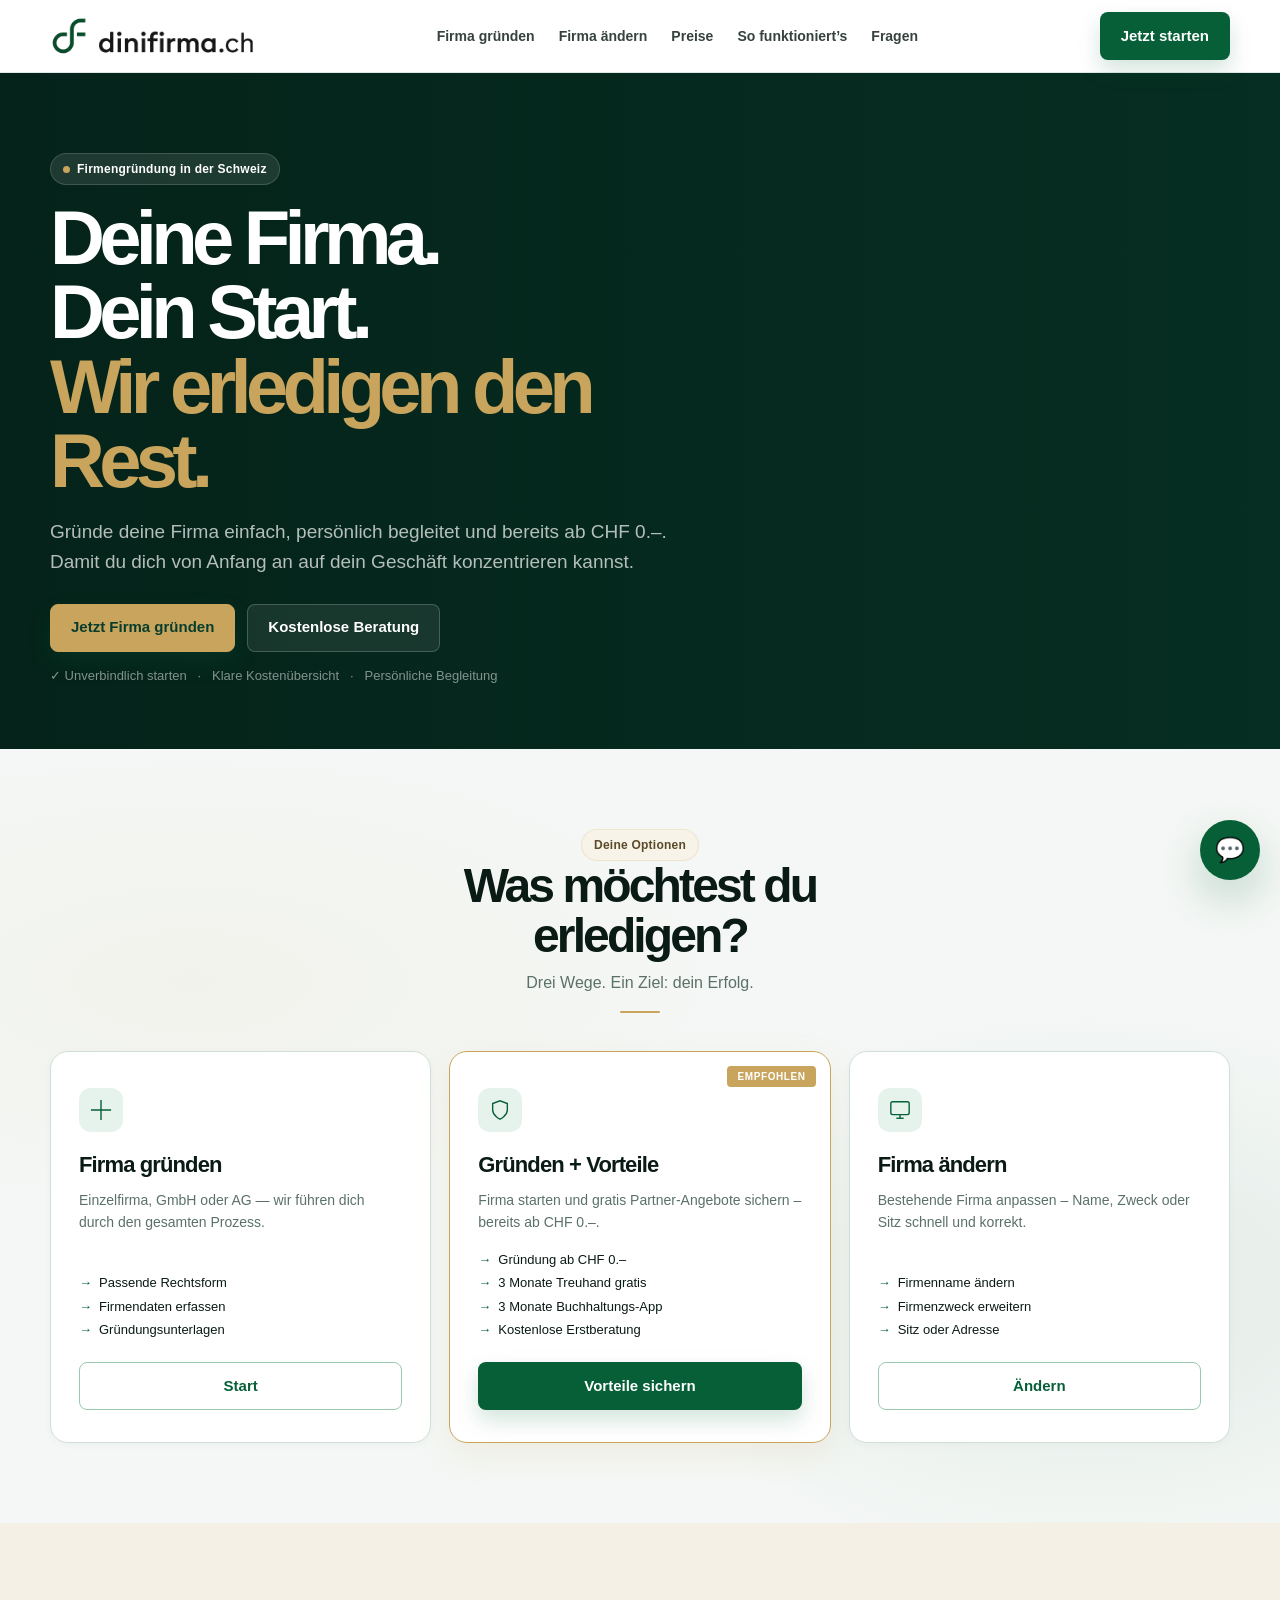
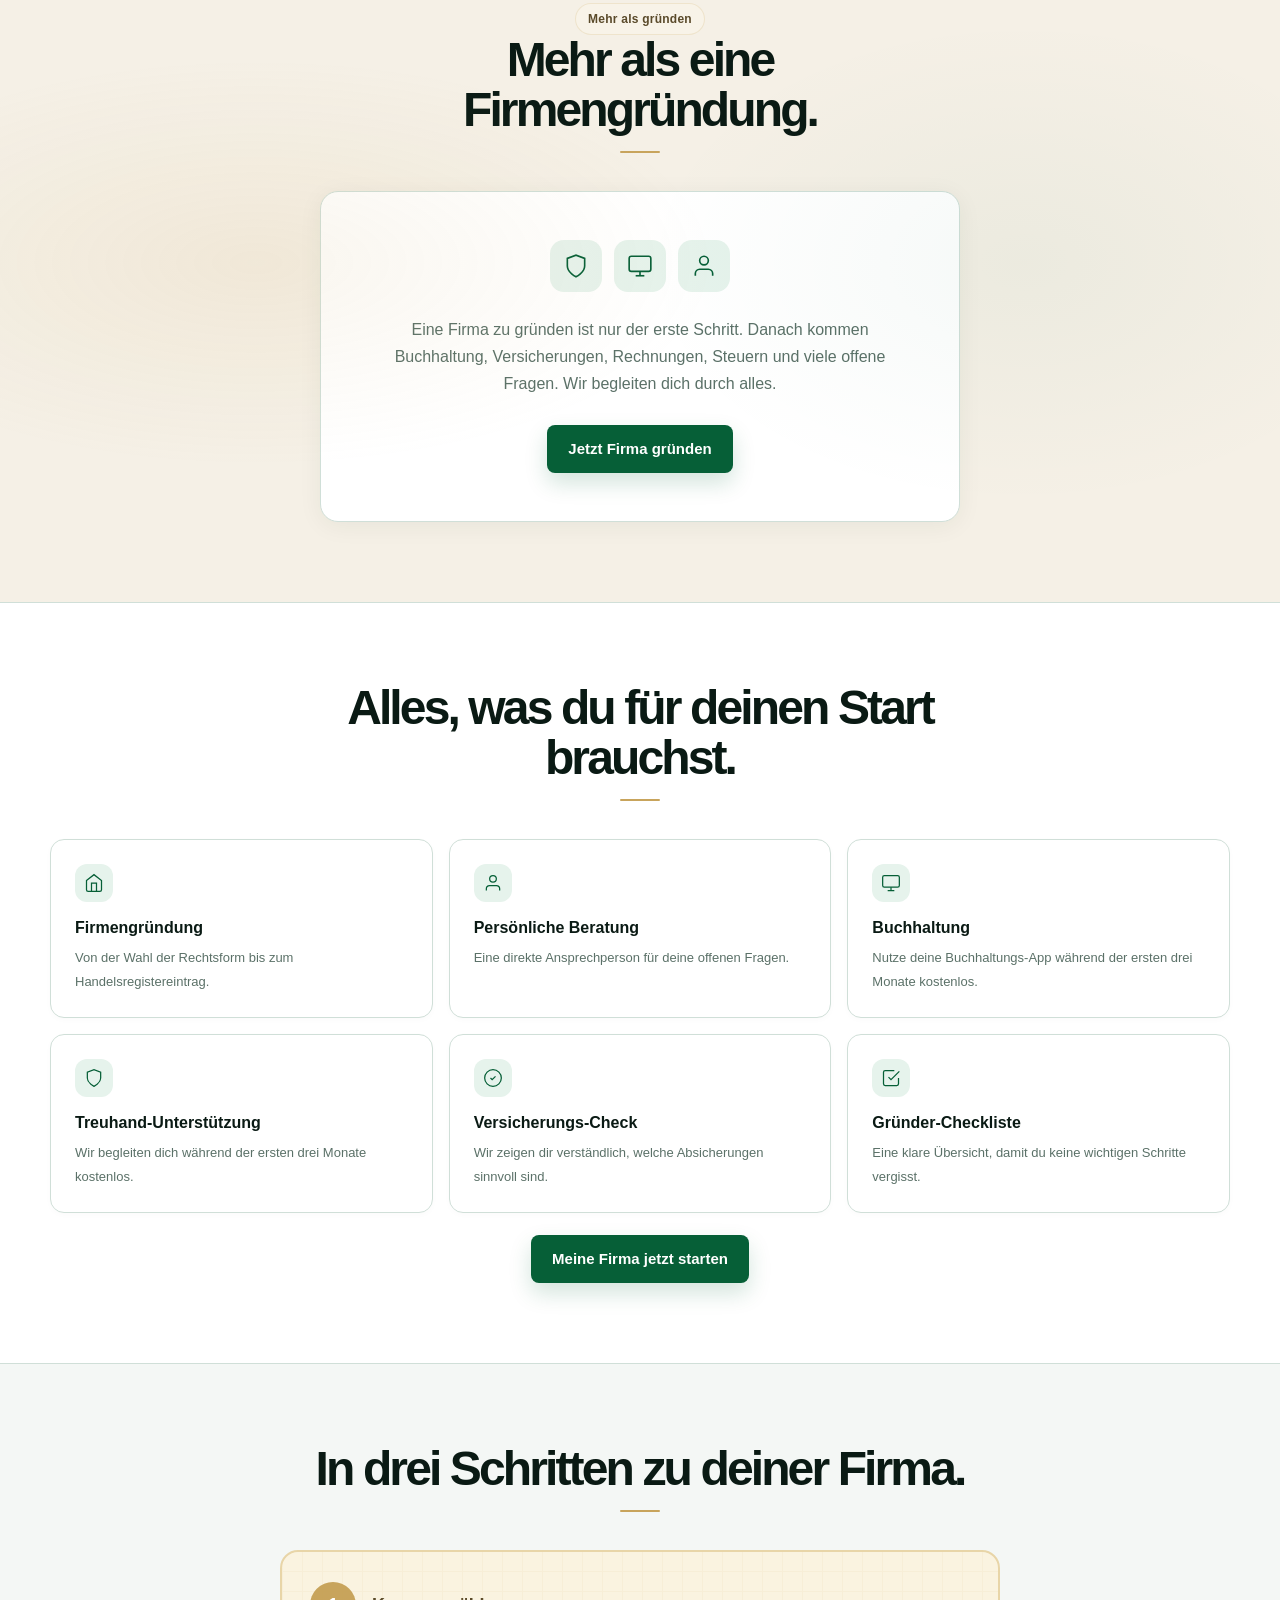
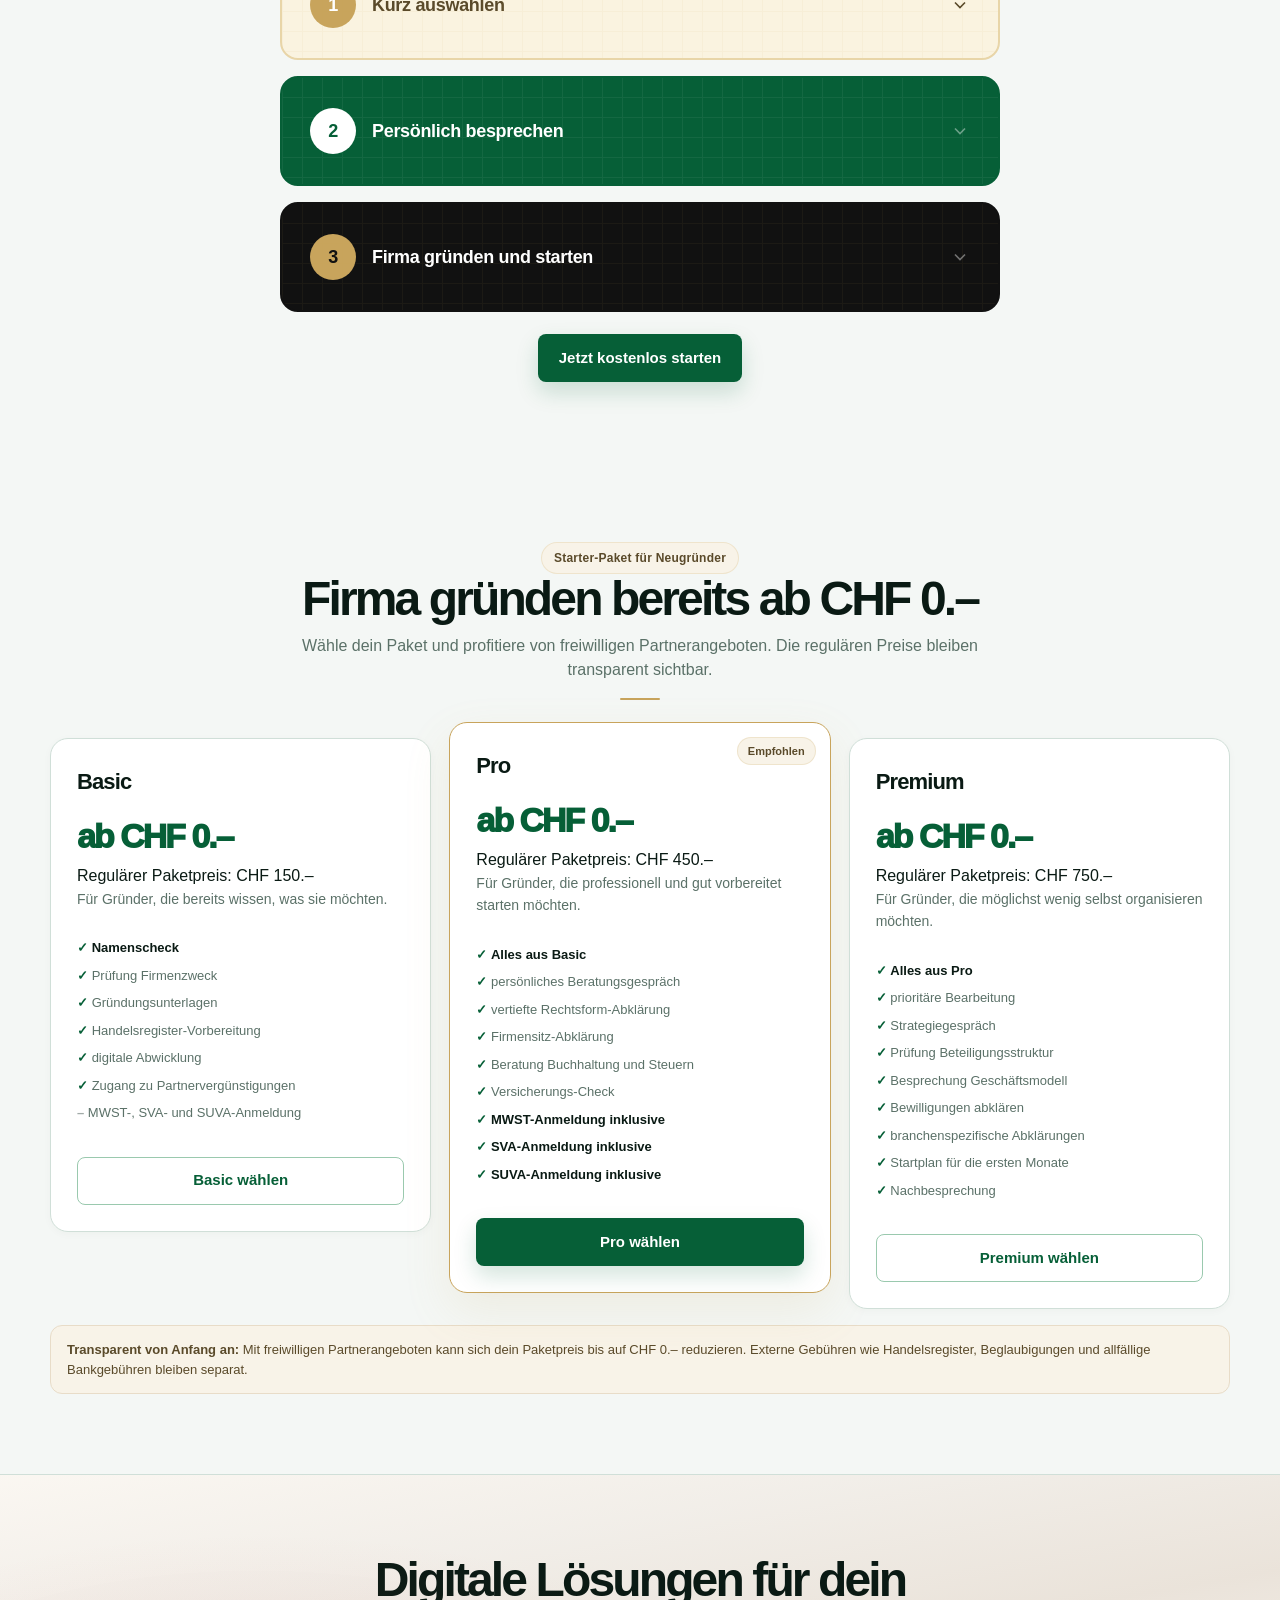
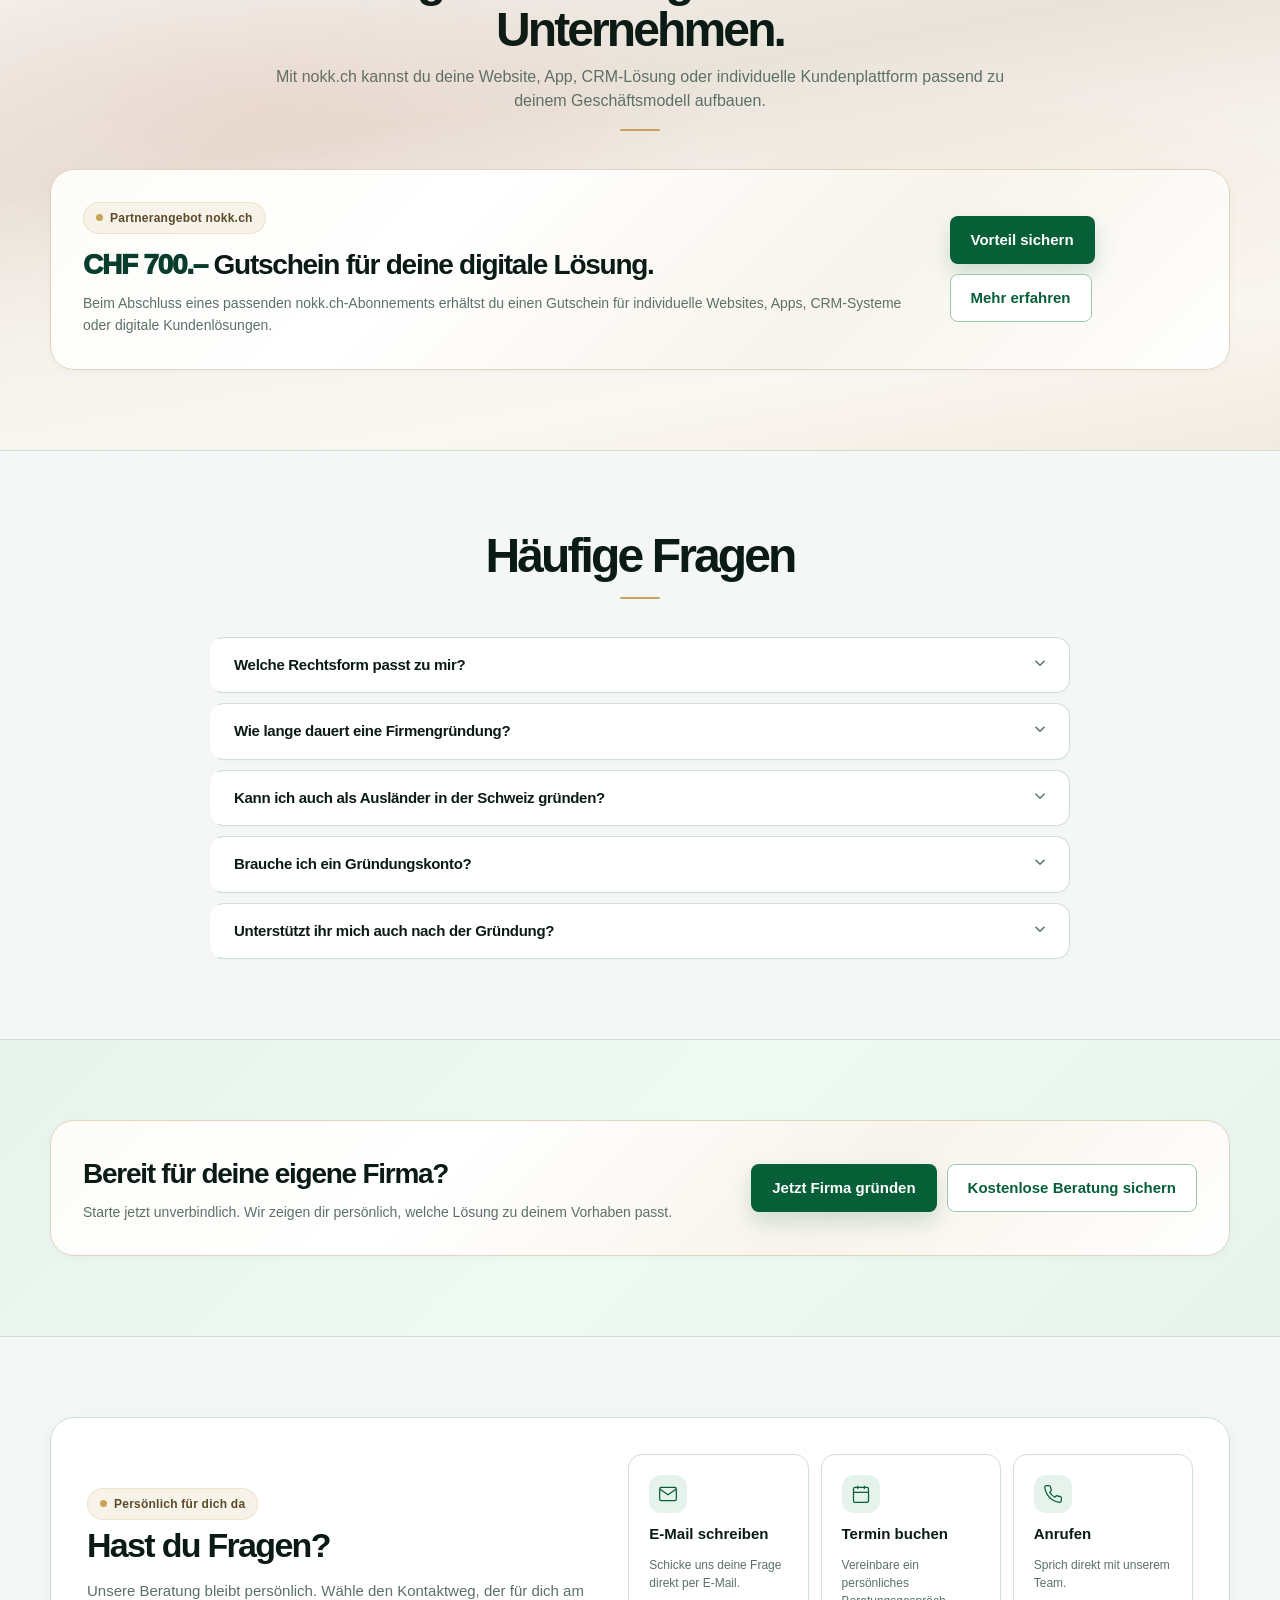
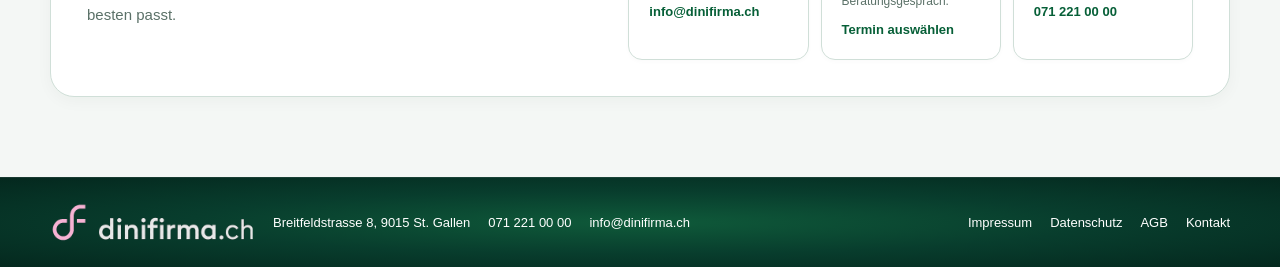
==== index.html @ 9c996fa7 "Prva verzija NOKK" ====
<!DOCTYPE html>
<html lang="de-CH">
<head>
  <meta charset="UTF-8"><meta name="viewport" content="width=device-width,initial-scale=1.0">
  <title>dinifirma.ch – Deini Firma. Einfach gegründet.</title>
  <meta name="description" content="Firma gründen in der Schweiz: klar, persönlich und digital begleitet. Mit Partnervergünstigungen bereits ab CHF 0.–.">
  <link rel="icon" type="image/png" sizes="32x32" href="assets/favicon-32.png">
  <link rel="apple-touch-icon" href="assets/favicon-180.png">
  <link rel="stylesheet" href="styles.css">
</head>
<body>
<header class="site-header">
  <div class="container inner">
    <a class="logo" href="index.html" aria-label="dinifirma.ch"><img class="logo-wordmark" src="assets/dinifirma-wordmark.png" alt="dinifirma.ch"></a>
    <nav class="nav-links">
      <a href="funnel-1-vorhaben.html">Firma gründen</a>
      <a href="firma-aendern.html">Firma ändern</a>
      <a href="preise.html">Preise</a>
      <a href="#ablauf">So funktioniert’s</a>
      <a href="#faq">Fragen</a>
    </nav>
    <a class="btn btn-primary header-cta" href="funnel-1-vorhaben.html">Jetzt starten</a>
    <button class="hamburger" id="hamburger" aria-label="Menü öffnen" aria-expanded="false">
      <span></span><span></span><span></span>
    </button>
  </div>
</header>

<div class="mobile-nav" id="mobileNav" role="dialog" aria-modal="true">
  <div class="mobile-nav__backdrop" data-mobile-close></div>
  <div class="mobile-nav__panel">
    <button class="mobile-nav__close" data-mobile-close aria-label="Menü schliessen">&times;</button>
    <ul class="mobile-nav__list">
      <li><a href="funnel-1-vorhaben.html" data-mobile-close>Firma gründen</a></li>
      <li><a href="firma-aendern.html" data-mobile-close>Firma ändern</a></li>
      <li><a href="preise.html" data-mobile-close>Preise</a></li>
      <li><a href="#ablauf" data-mobile-close>So funktioniert's</a></li>
      <li><a href="#faq" data-mobile-close>Fragen</a></li>
      <li><a href="#contact" data-mobile-close>Kontakt</a></li>
    </ul>
    <a class="btn btn-primary btn-block" href="funnel-1-vorhaben.html" data-mobile-close>Jetzt starten</a>
  </div>
</div>

<main>
<section class="hero">
  <div class="hero-video-wrap">
    <video class="hero-video" autoplay muted loop playsinline poster="assets/hero-poster.jpg">
      <source src="assets/hero-bg.mp4" type="video/mp4">
    </video>
    <div class="hero-overlay"></div>
  </div>
  <div class="container hero-grid">
    <div class="hero-content">
      <span class="badge"><span class="dot"></span>Firmengründung in der Schweiz</span>
      <h1>Deine Firma.<br>Dein Start.<br><span class="hero-accent">Wir erledigen den Rest.</span></h1>
      <p>Gründe deine Firma einfach, persönlich begleitet und bereits ab CHF 0.–. Damit du dich von Anfang an auf dein Geschäft konzentrieren kannst.</p>

      <div class="hero-actions" style="margin-top:24px">
        <a class="btn btn-primary" href="funnel-1-vorhaben.html">Jetzt Firma gründen</a>
        <a class="btn btn-secondary" href="termin.html">Kostenlose Beratung</a>
      </div>
      <div class="small">✓ Unverbindlich starten &nbsp; · &nbsp; Klare Kostenübersicht &nbsp; · &nbsp; Persönliche Begleitung</div>
    </div>
  </div>
</section>

<section class="section section-soft" id="wege">
  <div class="container">
    <div class="section-head">
      <span class="badge">Deine Optionen</span>
      <h2>Was möchtest du<br>erledigen?</h2>
      <p>Drei Wege. Ein Ziel: dein Erfolg.</p>
    </div>

    <div class="wege-grid">
      <article class="wege-card">
        <div class="wege-card__icon">
          <svg viewBox="0 0 24 24" fill="none" stroke="currentColor" stroke-width="1.5"><path d="M12 1v22M1 12h22"/></svg>
        </div>
        <h3>Firma gründen</h3>
        <p>Einzelfirma, GmbH oder AG — wir führen dich durch den gesamten Prozess.</p>
        <ul class="wege-list">
          <li>Passende Rechtsform</li>
          <li>Firmendaten erfassen</li>
          <li>Gründungsunterlagen</li>
        </ul>
        <a class="btn btn-secondary btn-block" href="funnel-1-vorhaben.html">Start</a>
      </article>

      <article class="wege-card wege-card--gold">
        <span class="wege-card__tag">Empfohlen</span>
        <div class="wege-card__icon">
          <svg viewBox="0 0 24 24" fill="none" stroke="currentColor" stroke-width="1.5"><path d="M12 22s8-4 8-10V5l-8-3-8 3v7c0 6 8 10 8 10z"/></svg>
        </div>
        <h3>Gründen + Vorteile</h3>
        <p>Firma starten und gratis Partner-Angebote sichern – bereits ab CHF 0.–.</p>
        <ul class="wege-list">
          <li>Gründung ab CHF 0.–</li>
          <li>3 Monate Treuhand gratis</li>
          <li>3 Monate Buchhaltungs-App</li>
          <li>Kostenlose Erstberatung</li>
        </ul>
        <a class="btn btn-primary btn-block" href="funnel-1-vorhaben.html">Vorteile sichern</a>
      </article>

      <article class="wege-card">
        <div class="wege-card__icon">
          <svg viewBox="0 0 24 24" fill="none" stroke="currentColor" stroke-width="1.5"><rect x="2" y="3" width="20" height="14" rx="2"/><line x1="8" y1="21" x2="16" y2="21"/><line x1="12" y1="17" x2="12" y2="21"/></svg>
        </div>
        <h3>Firma ändern</h3>
        <p>Bestehende Firma anpassen – Name, Zweck oder Sitz schnell und korrekt.</p>
        <ul class="wege-list">
          <li>Firmenname ändern</li>
          <li>Firmenzweck erweitern</li>
          <li>Sitz oder Adresse</li>
        </ul>
        <a class="btn btn-secondary btn-block" href="firma-aendern.html">Ändern</a>
      </article>
    </div>
  </div>
</section>

<section class="section section-sand">
  <div class="container">
    <div class="section-head">
      <span class="badge">Mehr als gründen</span>
      <h2>Mehr als eine<br>Firmengründung.</h2>
    </div>

    <div class="big-cta-card">
      <div class="big-cta-card__icons">
        <div class="big-cta-card__icon">
          <svg viewBox="0 0 24 24" fill="none" stroke="currentColor" stroke-width="1.5"><path d="M12 22s8-4 8-10V5l-8-3-8 3v7c0 6 8 10 8 10z"/></svg>
        </div>
        <div class="big-cta-card__icon">
          <svg viewBox="0 0 24 24" fill="none" stroke="currentColor" stroke-width="1.5"><rect x="2" y="3" width="20" height="14" rx="2"/><line x1="8" y1="21" x2="16" y2="21"/><line x1="12" y1="17" x2="12" y2="21"/></svg>
        </div>
        <div class="big-cta-card__icon">
          <svg viewBox="0 0 24 24" fill="none" stroke="currentColor" stroke-width="1.5"><path d="M20 21v-2a4 4 0 00-4-4H8a4 4 0 00-4 4v2"/><circle cx="12" cy="7" r="4"/></svg>
        </div>
      </div>
      <p class="big-cta-card__text">Eine Firma zu gründen ist nur der erste Schritt. Danach kommen Buchhaltung, Versicherungen, Rechnungen, Steuern und viele offene Fragen. Wir begleiten dich durch alles.</p>
      <a class="btn btn-primary" href="funnel-1-vorhaben.html">Jetzt Firma gründen</a>
    </div>
  </div>
</section>

<section class="section section--dots">
  <div class="container">
    <div class="section-head"><h2>Alles, was du für deinen Start brauchst.</h2></div>
    <div class="feature-grid">
      <div class="feature-card"><div class="icon"><svg viewBox="0 0 24 24" fill="none" stroke="currentColor" stroke-width="1.5"><path d="M3 9l9-7 9 7v11a2 2 0 01-2 2H5a2 2 0 01-2-2z"/><polyline points="9 22 9 12 15 12 15 22"/></svg></div><strong>Firmengründung</strong><span>Von der Wahl der Rechtsform bis zum Handelsregistereintrag.</span></div>
      <div class="feature-card"><div class="icon"><svg viewBox="0 0 24 24" fill="none" stroke="currentColor" stroke-width="1.5"><path d="M20 21v-2a4 4 0 00-4-4H8a4 4 0 00-4 4v2"/><circle cx="12" cy="7" r="4"/></svg></div><strong>Persönliche Beratung</strong><span>Eine direkte Ansprechperson für deine offenen Fragen.</span></div>
      <div class="feature-card"><div class="icon"><svg viewBox="0 0 24 24" fill="none" stroke="currentColor" stroke-width="1.5"><rect x="2" y="3" width="20" height="14" rx="2"/><line x1="8" y1="21" x2="16" y2="21"/><line x1="12" y1="17" x2="12" y2="21"/></svg></div><strong>Buchhaltung</strong><span>Nutze deine Buchhaltungs-App während der ersten drei Monate kostenlos.</span></div>
      <div class="feature-card"><div class="icon"><svg viewBox="0 0 24 24" fill="none" stroke="currentColor" stroke-width="1.5"><path d="M12 22s8-4 8-10V5l-8-3-8 3v7c0 6 8 10 8 10z"/></svg></div><strong>Treuhand-Unterstützung</strong><span>Wir begleiten dich während der ersten drei Monate kostenlos.</span></div>
      <div class="feature-card"><div class="icon"><svg viewBox="0 0 24 24" fill="none" stroke="currentColor" stroke-width="1.5"><path d="M9 12l2 2 4-4"/><path d="M12 22c5.523 0 10-4.477 10-10S17.523 2 12 2 2 6.477 2 12s4.477 10 10 10z"/></svg></div><strong>Versicherungs-Check</strong><span>Wir zeigen dir verständlich, welche Absicherungen sinnvoll sind.</span></div>
      <div class="feature-card"><div class="icon"><svg viewBox="0 0 24 24" fill="none" stroke="currentColor" stroke-width="1.5"><path d="M9 11l3 3L22 4"/><path d="M21 12v7a2 2 0 01-2 2H5a2 2 0 01-2-2V5a2 2 0 012-2h11"/></svg></div><strong>Gründer-Checkliste</strong><span>Eine klare Übersicht, damit du keine wichtigen Schritte vergisst.</span></div>
    </div>
    <div class="center" style="margin-top:22px"><a class="btn btn-primary" href="funnel-1-vorhaben.html">Meine Firma jetzt starten</a></div>
  </div>
</section>



<section class="section section-soft" id="ablauf">
  <div class="container">
    <div class="section-head"><h2>In drei Schritten zu deiner Firma.</h2></div>
    <div class="process-accordion">
      <div class="process-acc__item">
        <button class="process-acc__trigger" aria-expanded="false">
          <span class="process-acc__no">1</span>
          <span class="process-acc__title">Kurz auswählen</span>
          <svg class="process-acc__chevron" viewBox="0 0 24 24" fill="none" stroke="currentColor" stroke-width="2" width="20" height="20"><path d="M6 9l6 6 6-6"/></svg>
        </button>
        <div class="process-acc__content">
          <p>Sag uns, was du vorhast und welche Unterstützung du brauchst. Danach wissen wir, welches Paket und welche Partnerangebote für dich infrage kommen.</p>
        </div>
      </div>
      <div class="process-acc__item">
        <button class="process-acc__trigger" aria-expanded="false">
          <span class="process-acc__no">2</span>
          <span class="process-acc__title">Persönlich besprechen</span>
          <svg class="process-acc__chevron" viewBox="0 0 24 24" fill="none" stroke="currentColor" stroke-width="2" width="20" height="20"><path d="M6 9l6 6 6-6"/></svg>
        </button>
        <div class="process-acc__content">
          <p>Unsere Experten prüfen deine Angaben und klären offene Fragen mit dir – per Telefon, Teams oder vor Ort. So stellen wir sicher, dass alles passt.</p>
        </div>
      </div>
      <div class="process-acc__item">
        <button class="process-acc__trigger" aria-expanded="false">
          <span class="process-acc__no">3</span>
          <span class="process-acc__title">Firma gründen und starten</span>
          <svg class="process-acc__chevron" viewBox="0 0 24 24" fill="none" stroke="currentColor" stroke-width="2" width="20" height="20"><path d="M6 9l6 6 6-6"/></svg>
        </button>
        <div class="process-acc__content">
          <p>Wir begleiten die Gründung und helfen dir bei den ersten wichtigen Schritten – von der Handelsregister-Anmeldung bis zur Eröffnung deines Geschäftskontos.</p>
        </div>
      </div>
    </div>
    <div class="center" style="margin-top:22px"><a class="btn btn-primary" href="funnel-1-vorhaben.html">Jetzt kostenlos starten</a></div>
  </div>
</section>

<section class="section section-soft" id="pakete">
  <div class="container">
    <div class="section-head">
      <span class="badge">Starter-Paket für Neugründer</span>
      <h2>Firma gründen bereits ab CHF 0.–</h2>
      <p>Wähle dein Paket und profitiere von freiwilligen Partnerangeboten. Die regulären Preise bleiben transparent sichtbar.</p>
    </div>

    <div class="main-package-grid">
      <article class="main-package">
        <h3>Basic</h3>
        <div class="price-from">ab CHF 0.–</div>
        <div class="regular">Regulärer Paketpreis: CHF 150.–</div>
        <p>Für Gründer, die bereits wissen, was sie möchten.</p>
        <div class="features">
          <span class="yes"><b>Namenscheck</b></span><span class="yes">Prüfung Firmenzweck</span><span class="yes">Gründungsunterlagen</span><span class="yes">Handelsregister-Vorbereitung</span><span class="yes">digitale Abwicklung</span><span class="yes">Zugang zu Partnervergünstigungen</span><span class="no">MWST-, SVA- und SUVA-Anmeldung</span>
        </div>
        <a class="btn btn-secondary btn-block" href="funnel-1-vorhaben.html?package=Basic">Basic wählen</a>
      </article>

      <article class="main-package highlight">
        <span class="ribbon">Empfohlen</span>
        <h3>Pro</h3>
        <div class="price-from">ab CHF 0.–</div>
        <div class="regular">Regulärer Paketpreis: CHF 450.–</div>
        <p>Für Gründer, die professionell und gut vorbereitet starten möchten.</p>
        <div class="features">
          <span class="yes"><b>Alles aus Basic</b></span><span class="yes">persönliches Beratungsgespräch</span><span class="yes">vertiefte Rechtsform-Abklärung</span><span class="yes">Firmensitz-Abklärung</span><span class="yes">Beratung Buchhaltung und Steuern</span><span class="yes">Versicherungs-Check</span><span class="yes"><b>MWST-Anmeldung inklusive</b></span><span class="yes"><b>SVA-Anmeldung inklusive</b></span><span class="yes"><b>SUVA-Anmeldung inklusive</b></span>
        </div>
        <a class="btn btn-primary btn-block" href="funnel-1-vorhaben.html?package=Pro">Pro wählen</a>
      </article>

      <article class="main-package">
        <h3>Premium</h3>
        <div class="price-from">ab CHF 0.–</div>
        <div class="regular">Regulärer Paketpreis: CHF 750.–</div>
        <p>Für Gründer, die möglichst wenig selbst organisieren möchten.</p>
        <div class="features">
          <span class="yes"><b>Alles aus Pro</b></span><span class="yes">prioritäre Bearbeitung</span><span class="yes">Strategiegespräch</span><span class="yes">Prüfung Beteiligungsstruktur</span><span class="yes">Besprechung Geschäftsmodell</span><span class="yes">Bewilligungen abklären</span><span class="yes">branchenspezifische Abklärungen</span><span class="yes">Startplan für die ersten Monate</span><span class="yes">Nachbesprechung</span>
        </div>
        <a class="btn btn-secondary btn-block" href="funnel-1-vorhaben.html?package=Premium">Premium wählen</a>
      </article>
    </div>

    <div class="package-cta-note"><strong>Transparent von Anfang an:</strong> Mit freiwilligen Partnerangeboten kann sich dein Paketpreis bis auf CHF 0.– reduzieren. Externe Gebühren wie Handelsregister, Beglaubigungen und allfällige Bankgebühren bleiben separat.</div>
  </div>
</section>


<section class="section section--dots section-swiss">
  <div class="container">
    <div class="section-head">
      <h2>Digitale Lösungen für dein Unternehmen.</h2>
      <p>Mit nokk.ch kannst du deine Website, App, CRM-Lösung oder individuelle Kundenplattform passend zu deinem Geschäftsmodell aufbauen.</p>
    </div>
    <div class="cta-box">
      <div>
        <span class="badge"><span class="dot"></span>Partnerangebot nokk.ch</span>
        <h3 style="margin-top:10px"><span class="amount-glow">CHF 700.–</span> Gutschein für deine digitale Lösung.</h3>
        <p>Beim Abschluss eines passenden nokk.ch-Abonnements erhältst du einen Gutschein für individuelle Websites, Apps, CRM-Systeme oder digitale Kundenlösungen.</p>
      </div>
      <div class="cta-actions">
        <a class="btn btn-primary" href="funnel-1-vorhaben.html">Vorteil sichern</a>
        <a class="btn btn-secondary" href="preise.html">Mehr erfahren</a>
      </div>
    </div>
  </div>
</section>

<section class="section section-soft" id="faq">
  <div class="container">
    <div class="section-head"><h2>Häufige Fragen</h2></div>
    <div class="faq">
      <div class="faq-item"><strong>Welche Rechtsform passt zu mir?<span class="chevron"><svg viewBox="0 0 24 24" fill="none" stroke="currentColor" stroke-width="2"><polyline points="6 9 12 15 18 9"/></svg></span></strong><div class="faq-item__answer"><p>Das hängt von deiner Situation ab. Wir analysieren gemeinsam dein Vorhaben und empfehlen die passende Rechtsform.</p></div></div>
      <div class="faq-item"><strong>Wie lange dauert eine Firmengründung?<span class="chevron"><svg viewBox="0 0 24 24" fill="none" stroke="currentColor" stroke-width="2"><polyline points="6 9 12 15 18 9"/></svg></span></strong><div class="faq-item__answer"><p>Die Dauer hängt von Rechtsform, Kanton und Vollständigkeit der Unterlagen ab. Wir zeigen dir die nächsten Schritte transparent auf.</p></div></div>
      <div class="faq-item"><strong>Kann ich auch als Ausländer in der Schweiz gründen?<span class="chevron"><svg viewBox="0 0 24 24" fill="none" stroke="currentColor" stroke-width="2"><polyline points="6 9 12 15 18 9"/></svg></span></strong><div class="faq-item__answer"><p>Ja. Je nach Wohnsitz und Rechtsform gelten zusätzliche Anforderungen. Wir prüfen deine Ausgangslage.</p></div></div>
      <div class="faq-item"><strong>Brauche ich ein Gründungskonto?<span class="chevron"><svg viewBox="0 0 24 24" fill="none" stroke="currentColor" stroke-width="2"><polyline points="6 9 12 15 18 9"/></svg></span></strong><div class="faq-item__answer"><p>Bei GmbH und AG ist ein Kapitaleinzahlungskonto erforderlich. Wir unterstützen dich bei der Eröffnung.</p></div></div>
      <div class="faq-item"><strong>Unterstützt ihr mich auch nach der Gründung?<span class="chevron"><svg viewBox="0 0 24 24" fill="none" stroke="currentColor" stroke-width="2"><polyline points="6 9 12 15 18 9"/></svg></span></strong><div class="faq-item__answer"><p>Ja. Mit Treuhand, Buchhaltungs-App, Versicherungs-Check und persönlicher Begleitung.</p></div></div>
    </div>
  </div>
</section>

<section class="section section--dots section-final-cta">
  <div class="container">
    <div class="cta-box">
      <div><h3>Bereit für deine eigene Firma?</h3><p>Starte jetzt unverbindlich. Wir zeigen dir persönlich, welche Lösung zu deinem Vorhaben passt.</p></div>
      <div class="cta-actions"><a class="btn btn-primary pulse-btn" href="funnel-1-vorhaben.html">Jetzt Firma gründen</a><a class="btn btn-secondary" href="termin.html">Kostenlose Beratung sichern</a></div>
    </div>
  </div>
</section>

<section class="support-section" id="contact">
  <div class="container">
    <div class="support-box">
      <div>
        <span class="badge"><span class="dot"></span>Persönlich für dich da</span>
        <h2>Hast du Fragen?</h2>
        <p>Unsere Beratung bleibt persönlich. Wähle den Kontaktweg, der für dich am besten passt.</p>
      </div>
      <div class="support-options">
        <article class="support-option">
          <div class="icon"><svg viewBox="0 0 24 24" fill="none" stroke="currentColor" stroke-width="1.5"><path d="M4 4h16c1.1 0 2 .9 2 2v12c0 1.1-.9 2-2 2H4c-1.1 0-2-.9-2-2V6c0-1.1.9-2 2-2z"/><polyline points="22,6 12,13 2,6"/></svg></div>
          <strong>E-Mail schreiben</strong>
          <span>Schicke uns deine Frage direkt per E-Mail.</span>
          <a href="mailto:info@dinifirma.ch">info@dinifirma.ch</a>
        </article>
        <article class="support-option">
          <div class="icon"><svg viewBox="0 0 24 24" fill="none" stroke="currentColor" stroke-width="1.5"><rect x="3" y="4" width="18" height="18" rx="2" ry="2"/><line x1="16" y1="2" x2="16" y2="6"/><line x1="8" y1="2" x2="8" y2="6"/><line x1="3" y1="10" x2="21" y2="10"/></svg></div>
          <strong>Termin buchen</strong>
          <span>Vereinbare ein persönliches Beratungsgespräch.</span>
          <a href="termin.html">Termin auswählen</a>
        </article>
        <article class="support-option">
          <div class="icon"><svg viewBox="0 0 24 24" fill="none" stroke="currentColor" stroke-width="1.5"><path d="M22 16.92v3a2 2 0 01-2.18 2 19.79 19.79 0 01-8.63-3.07 19.5 19.5 0 01-6-6 19.79 19.79 0 01-3.07-8.67A2 2 0 014.11 2h3a2 2 0 012 1.72 12.84 12.84 0 00.7 2.81 2 2 0 01-.45 2.11L8.09 9.91a16 16 0 006 6l1.27-1.27a2 2 0 012.11-.45 12.84 12.84 0 002.81.7A2 2 0 0122 16.92z"/></svg></div>
          <strong>Anrufen</strong>
          <span>Sprich direkt mit unserem Team.</span>
          <a href="tel:+41712210000">071 221 00 00</a>
        </article>
      </div>
    </div>
  </div>
</section>

</main>

<footer>
  <div class="container footer-inner">
    <div class="footer-contact">
      <a class="logo" href="index.html"><img class="logo-wordmark" src="assets/dinifirma-wordmark.png" alt="dinifirma.ch"></a>
      <span>Breitfeldstrasse 8, 9015 St. Gallen</span>
      <a href="tel:+41712210000">071 221 00 00</a>
      <a href="mailto:info@dinifirma.ch">info@dinifirma.ch</a>
    </div>
    <div class="footer-links"><a href="#">Impressum</a><a href="#">Datenschutz</a><a href="#">AGB</a><a href="mailto:info@dinifirma.ch">Kontakt</a></div>
  </div>
</footer>

<script src="app.js"></script>
</body>
</html>
---- styles.css ----
:root{
  --bg:#ffffff;
  --soft:#f4f7f5;
  --soft-2:#e8efeb;
  --text:#0a1a14;
  --muted:#5b7168;
  --line:#d0dfd8;
  --primary:#065f37;
  --primary-dark:#083d2d;
  --primary-deep:#04281e;
  --accent:#c8a45c;
  --accent-soft:#f8f3e8;
  --green-soft:#e6f3ec;
  --warning:#fff8df;
  --warning-line:#eedc98;
  --shadow:0 8px 30px rgba(6,50,30,.06);
  --shadow-lg:0 20px 60px rgba(6,50,30,.10);
  --radius-xl:24px;
  --radius-lg:18px;
  --radius-md:14px;
  --max:1180px;
}

*{box-sizing:border-box;margin:0;padding:0}
html{scroll-behavior:smooth}
body{
  font-family:Inter,-apple-system,BlinkMacSystemFont,"Segoe UI",Roboto,Arial,sans-serif;
  color:var(--text);background:var(--bg);line-height:1.5;-webkit-font-smoothing:antialiased
}
a{text-decoration:none;color:inherit}

button,input,select,textarea{font:inherit}
button{cursor:pointer}
.container{width:min(var(--max),calc(100% - 40px));margin:0 auto}
.hidden{display:none!important}
.small{font-size:13px;color:var(--muted)}
.muted{color:var(--muted)}
.center{text-align:center}

.badge{
  display:inline-flex;align-items:center;gap:7px;width:max-content;
  padding:6px 12px;border-radius:999px;background:var(--accent-soft);
  color:#5a4a2a;font-size:12px;font-weight:750;letter-spacing:.02em;
  border:1px solid rgba(200,164,92,.2)
}

.dot{width:7px;height:7px;border-radius:50%;background:var(--accent)}

.btn{
  min-height:48px;padding:0 20px;border-radius:8px;border:1px solid transparent;
  display:inline-flex;align-items:center;justify-content:center;gap:8px;
  font-weight:850;font-size:15px;transition:.18s ease
}
.btn-primary{background:var(--primary);color:#fff;box-shadow:0 10px 22px rgba(13,107,62,.18)}
.btn-primary:hover{background:#0b5e37}
.btn-secondary{background:#fff;border-color:#9ac9ae;color:var(--primary)}
.btn-secondary:hover{border-color:var(--primary)}
.btn-accent{background:var(--primary-dark);color:#fff}
.btn-accent:hover{background:var(--primary-deep)}
.btn:hover{transform:scale(1.05)}
.btn-block{width:100%}

.site-header{
  position:sticky;top:0;z-index:90;background:rgba(255,255,255,.95);
  backdrop-filter:blur(14px);border-bottom:1px solid rgba(220,231,226,.9)
}
.site-header .inner{min-height:72px;display:flex;align-items:center;justify-content:space-between;gap:20px}
.logo{display:flex;align-items:center;gap:0;position:relative}
.logo-wordmark{display:block;width:205px;max-width:44vw;height:auto}
.nav-links{display:flex;gap:24px;color:#35423d;font-size:14px;font-weight:750}
.nav-links a:hover{color:var(--primary)}
.nav-links a.active{color:var(--primary);position:relative}
.nav-links a.active::after{content:'';position:absolute;bottom:-4px;left:0;right:0;height:2px;background:var(--primary);border-radius:2px}



.hamburger{display:none;flex-direction:column;gap:5px;width:28px;padding:4px;background:none;border:none;flex:none}
.hamburger span{display:block;height:2.5px;background:var(--text);border-radius:2px}

.mobile-nav{display:none;position:fixed;inset:0;z-index:200}
.mobile-nav.active{display:block}
.mobile-nav__backdrop{position:absolute;inset:0;background:rgba(0,0,0,.3)}
.mobile-nav__panel{position:absolute;top:0;right:0;bottom:0;width:300px;max-width:80vw;background:#fff;padding:32px 24px;display:flex;flex-direction:column;gap:24px;box-shadow:-10px 0 40px rgba(0,0,0,.08)}
.mobile-nav__close{align-self:flex-end;font-size:2rem;line-height:1;color:var(--muted);background:none;border:none}
.mobile-nav__list{display:flex;flex-direction:column;gap:16px}
.mobile-nav__list a{font-size:1.125rem;font-weight:600;color:var(--text);padding:8px 0;border-bottom:1px solid var(--line)}

.hero{
  position:relative;padding:80px 0 64px;overflow:hidden;color:#fff;
  background:var(--primary-dark)
}
.hero-video-wrap{
  position:absolute;inset:0;z-index:0;overflow:hidden
}
.hero-video{
  width:100%;height:100%;object-fit:cover;opacity:.55
}
.hero-overlay{
  position:absolute;inset:0;
  background:linear-gradient(90deg,rgba(4,30,22,.85) 0%,rgba(4,30,22,.65) 50%,rgba(4,30,22,.5) 100%)
}
.hero .container{position:relative;z-index:1}
.hero-grid{display:grid;grid-template-columns:1.1fr .9fr;gap:50px;align-items:center}
.hero-content{position:relative;z-index:2}
.hero .badge{background:rgba(255,255,255,.1);color:#fff;border-color:rgba(255,255,255,.15)}
.hero .badge .dot{background:var(--accent)}
.hero h1{
  font-size:clamp(48px,6vw,76px);line-height:.98;letter-spacing:-.075em;
  margin:16px 0 18px;max-width:700px;color:#fff
}
.hero-accent{color:var(--accent)}
.hero p{font-size:19px;color:rgba(255,255,255,.7);max-width:620px;margin-bottom:26px;line-height:1.6}
.hero-actions{display:flex;gap:12px;flex-wrap:wrap;margin-bottom:14px}
.hero .btn-primary{background:var(--accent);color:var(--primary-dark);border-color:var(--accent)}
.hero .btn-primary:hover{background:#d9b96e}
.hero .btn-secondary{background:rgba(255,255,255,.08);color:#fff;border-color:rgba(255,255,255,.2)}
.hero .btn-secondary:hover{background:rgba(255,255,255,.15)}
.hero-proof{display:flex;flex-wrap:wrap;gap:16px;margin:24px 0 0}
.proof-item{display:flex;gap:8px;align-items:center;color:rgba(255,255,255,.85);font-size:13px;font-weight:650}
.proof-icon{
  width:28px;height:28px;border-radius:50%;display:flex;align-items:center;justify-content:center;
  background:rgba(255,255,255,.12);color:var(--accent);flex:none
}
.proof-icon svg{width:16px;height:16px}
.hero .small{color:rgba(255,255,255,.5)}

/* --- bubreg (kidney) menu --- */
.bubreg{
  position:relative;z-index:2;display:flex;justify-content:flex-end
}
.bubreg-inner{
  background:rgba(255,255,255,.06);
  backdrop-filter:blur(12px);-webkit-backdrop-filter:blur(12px);
  border:1px solid rgba(255,255,255,.1);
  border-radius:40% 60% 50% 50% / 30% 30% 70% 70%;
  padding:16px;
  display:flex;flex-direction:column;gap:6px;
  width:200px
}
.bubreg-item{
  display:flex;align-items:center;gap:12px;
  padding:10px 14px;border-radius:100px;
  color:rgba(255,255,255,.7);text-decoration:none;
  font-size:13px
}
.bubreg-item:hover{background:rgba(255,255,255,.1);color:#fff}
.bubreg-num{
  width:28px;height:28px;border-radius:50%;
  display:flex;align-items:center;justify-content:center;
  background:rgba(255,255,255,.08);color:rgba(255,255,255,.5);
  font-size:11px;font-weight:700;flex:none
}
.bubreg-item:hover .bubreg-num{background:var(--accent);color:var(--primary-dark)}
.bubreg-item--gold .bubreg-num{
  background:var(--accent);color:var(--primary-dark);font-size:13px
}
.bubreg-item--gold{color:var(--accent);font-weight:650}
.bubreg-item--gold:hover{background:rgba(200,164,92,.15)}

.section{padding:80px 0}
.section--dots{border-top:1px solid var(--line);border-bottom:1px solid var(--line)}
.section-soft{background:var(--soft)}
.section-sand{background:#f5f0e6;position:relative;overflow:hidden}
.section-sand::before{
  content:'';position:absolute;inset:0;
  background:
    radial-gradient(ellipse 60% 50% at 20% 50%,rgba(200,164,92,.1),transparent 60%),
    radial-gradient(ellipse 50% 60% at 80% 50%,rgba(6,95,55,.04),transparent 60%);
  pointer-events:none
}
#wege{position:relative}
#wege::before{
  content:'';position:absolute;inset:0;
  background:
    radial-gradient(ellipse 70% 50% at 15% 30%,rgba(200,164,92,.06),transparent 60%),
    radial-gradient(ellipse 60% 60% at 85% 70%,rgba(6,95,55,.08),transparent 60%);
  pointer-events:none
}
#wege .container{position:relative;z-index:1}
.section-head{text-align:center;max-width:760px;margin:0 auto 38px}
.section-head::after{content:'';display:block;width:40px;height:2px;background:var(--accent);margin:16px auto 0;border-radius:2px}
.section-head h2{font-size:clamp(30px,4vw,48px);line-height:1.04;letter-spacing:-.06em;margin-bottom:10px}
.section-head p{font-size:16px;color:var(--muted)}

/* --- Horizons triptych --- */
.value-grid{display:grid;grid-template-columns:repeat(4,1fr);gap:14px}
.value-card{background:#fff;border:1px solid var(--line);border-radius:var(--radius-md);padding:20px;box-shadow:0 2px 6px rgba(6,50,30,.02)}
.value-card:hover{border-color:var(--text);box-shadow:0 12px 32px rgba(6,50,30,.06)}
.value-card .icon{
  width:36px;height:36px;border-radius:10px;display:flex;align-items:center;justify-content:center;
  background:var(--green-soft);color:var(--primary);margin-bottom:12px
}
.value-card .icon svg{width:18px;height:18px}
.value-card strong{display:block;font-size:16px;letter-spacing:-.03em;margin-bottom:4px}
.value-card span{color:var(--muted);font-size:13px}

/* --- dark value section --- */
.split-head{
  display:grid;grid-template-columns:1fr 1fr;gap:40px;align-items:end;
  margin-bottom:44px
}
.split-head h2{
  font-size:clamp(36px,4.5vw,56px);line-height:1.02;letter-spacing:-.065em;
  margin-top:12px
}
.split-head p{
  font-size:16px;color:var(--muted);line-height:1.7;
  max-width:500px
}

.wege-grid{display:grid;grid-template-columns:repeat(3,1fr);gap:18px}
.wege-card{
  background:#fff;border:1px solid var(--line);border-radius:var(--radius-lg);padding:36px 28px 32px;
  display:flex;flex-direction:column;position:relative;
  box-shadow:0 2px 8px rgba(6,50,30,.03);
  transition:transform .25s ease,box-shadow .25s ease
}
.wege-card:hover{transform:scale(1.04);animation:accPulse .6s ease-in-out}
.wege-card--gold{
  border-color:var(--accent);
  box-shadow:0 12px 32px rgba(200,164,92,.12)
}
.wege-card__tag{
  position:absolute;top:14px;right:14px;
  padding:3px 10px;border-radius:4px;
  background:var(--accent);color:#fff;
  font-size:10px;letter-spacing:.06em;text-transform:uppercase;font-weight:700
}
.wege-card__icon{
  width:44px;height:44px;border-radius:12px;
  display:flex;align-items:center;justify-content:center;
  background:var(--green-soft);color:var(--primary);margin-bottom:16px
}
.wege-card__icon svg{width:22px;height:22px}
.wege-card h3{font-size:22px;letter-spacing:-.04em;margin-bottom:8px}
.wege-card p{font-size:14px;color:var(--muted);line-height:1.6;margin-bottom:16px;flex:1}
.wege-list{list-style:none;padding:0;margin:0 0 22px;display:grid;gap:4px}
.wege-list li{
  font-size:13px;color:var(--text);padding-left:20px;position:relative
}
.wege-list li::before{content:'→';position:absolute;left:0;color:var(--primary);font-size:13px}

.feature-grid{display:grid;grid-template-columns:repeat(3,1fr);gap:16px}
.feature-card{
  background:#fff;border:1px solid var(--line);border-radius:var(--radius-md);padding:24px;
  box-shadow:0 2px 6px rgba(6,50,30,.02);position:relative;overflow:hidden
}

.feature-card .icon{
  width:38px;height:38px;border-radius:12px;display:flex;align-items:center;justify-content:center;
  color:var(--primary);background:var(--green-soft);margin-bottom:14px
}
.feature-card .icon svg{width:20px;height:20px}
.feature-card strong{display:block;font-size:16px;margin-bottom:5px}
.feature-card span{font-size:13px;color:var(--muted);line-height:1.6}

.big-cta-card{
  max-width:640px;margin:0 auto;background:#fff;
  border:1px solid var(--line);border-radius:var(--radius-lg);
  padding:48px 40px;text-align:center;
  box-shadow:0 4px 24px rgba(6,50,30,.06)
}
.big-cta-card__icons{display:flex;justify-content:center;gap:12px;margin-bottom:24px}
.big-cta-card__icon{
  width:52px;height:52px;border-radius:14px;
  display:flex;align-items:center;justify-content:center;
  background:var(--green-soft);color:var(--primary)
}
.big-cta-card__icon svg{width:26px;height:26px}
.big-cta-card__text{font-size:16px;color:var(--muted);line-height:1.7;margin-bottom:28px;max-width:520px;margin-left:auto;margin-right:auto}

.process-accordion{display:flex;flex-direction:column;gap:16px;max-width:720px;margin:0 auto}

.process-acc__item{border-radius:18px;transition:transform .25s ease,box-shadow .25s ease;will-change:transform;padding:6px 0;position:relative;overflow:hidden}

/* kockice */
.process-acc__item::before{
  content:'';position:absolute;pointer-events:none;opacity:.06;
  background-image:
    linear-gradient(90deg,currentColor 1px,transparent 1px),
    linear-gradient(0deg,currentColor 1px,transparent 1px);
  background-size:20px 20px;inset:0
}

/* hover pulse + scale */
.process-acc__item:hover{animation:accPulse .6s ease-in-out;transform:scale(1.04)}
@keyframes accPulse{
  0%{box-shadow:0 0 0 0 rgba(200,164,92,0)}
  50%{box-shadow:0 0 0 8px rgba(200,164,92,.15)}
  100%{box-shadow:0 0 0 0 rgba(200,164,92,0)}
}

/* item 1 – zuta */
.process-acc__item:nth-child(1){background:#faf3e0;border:2px solid #e8d5a8}
.process-acc__item:nth-child(1) .process-acc__trigger{color:#5a4a2a}
.process-acc__item:nth-child(1) .process-acc__no{background:#c8a45c;color:#fff}
.process-acc__item:nth-child(1)::before{color:#c8a45c}

/* item 2 – zelena */
.process-acc__item:nth-child(2){background:#065f37;border:2px solid #065f37}
.process-acc__item:nth-child(2) .process-acc__trigger{color:#ffffff}
.process-acc__item:nth-child(2) .process-acc__no{background:#ffffff;color:#065f37}
.process-acc__item:nth-child(2) .process-acc__chevron{color:rgba(255,255,255,.4)}
.process-acc__item:nth-child(2):hover .process-acc__chevron{color:#ffffff}
.process-acc__item:nth-child(2) .process-acc__content p{color:rgba(255,255,255,.7)}
.process-acc__item:nth-child(2)::before{color:#ffffff}

/* item 3 – crna */
.process-acc__item:nth-child(3){background:#111111;border:2px solid #111111}
.process-acc__item:nth-child(3) .process-acc__trigger{color:#ffffff}
.process-acc__item:nth-child(3) .process-acc__no{background:#c8a45c;color:#111111}
.process-acc__item:nth-child(3) .process-acc__chevron{color:rgba(255,255,255,.4)}
.process-acc__item:nth-child(3):hover .process-acc__chevron{color:#c8a45c}
.process-acc__item:nth-child(3) .process-acc__content p{color:rgba(255,255,255,.7)}
.process-acc__item:nth-child(3)::before{color:#c8a45c}

.process-acc__trigger{
  display:flex;align-items:center;gap:16px;width:100%;text-align:left;
  padding:24px 28px;background:none;border:none;font:inherit;cursor:pointer;
  font-size:1rem;font-weight:700;letter-spacing:-.02em
}
.process-acc__no{
  width:46px;height:46px;border-radius:50%;display:grid;place-items:center;flex:none;
  font-weight:800;font-size:1.125rem
}
.process-acc__title{flex:1;font-size:1.125rem}
.process-acc__chevron{flex:none;transition:transform .3s ease;width:20px;height:20px}
.process-acc__item:hover .process-acc__chevron{transform:rotate(180deg)}
.process-acc__content{
  max-height:0;overflow:hidden;transition:max-height .4s ease,opacity .3s ease;
  opacity:0
}
.process-acc__item:hover .process-acc__content{max-height:250px;opacity:1}
.process-acc__content p{padding:0 28px 20px 88px;font-size:.9375rem;line-height:1.6}

.legal-grid{display:grid;grid-template-columns:repeat(3,1fr);gap:16px}
.legal-card{background:#fff;border:1px solid var(--line);border-radius:var(--radius-lg);padding:24px;text-align:center;box-shadow:0 2px 6px rgba(6,50,30,.02)}
.legal-card:hover{border-color:var(--text);box-shadow:0 16px 40px rgba(6,50,30,.08)}
.legal-card .icon{width:48px;height:48px;border-radius:14px;background:var(--green-soft);color:var(--primary);display:flex;align-items:center;justify-content:center;margin:0 auto 14px}
.legal-card .icon svg{width:24px;height:24px}
.legal-card h3{font-size:20px;margin-bottom:8px}
.legal-card p{font-size:13px;color:var(--muted);line-height:1.6}

.starter-banner{
  background:linear-gradient(135deg,#fdfcf8,#ffffff);border:1px solid #e0d5c0;border-radius:var(--radius-lg);
  padding:28px;display:grid;grid-template-columns:1.2fr .8fr;gap:20px;align-items:center;
  box-shadow:0 2px 8px rgba(6,50,30,.03)
}
.starter-banner:hover{border-color:var(--accent);box-shadow:0 12px 36px rgba(200,164,92,.08)}
.starter-banner h2{font-size:32px;letter-spacing:-.055em;margin:7px 0}
.starter-banner p{font-size:15px;color:var(--muted);line-height:1.6}
.starter-benefits{display:grid;grid-template-columns:repeat(4,1fr);gap:12px;margin-top:18px}
.starter-benefit{font-size:12px;color:#40534a}
.starter-benefit strong{display:block;font-size:13px;color:var(--text);margin-top:4px}

.main-package-grid{display:grid;grid-template-columns:repeat(3,1fr);gap:18px;align-items:start}
.main-package{
  background:#fff;border:1px solid var(--line);border-radius:var(--radius-lg);padding:26px;
  display:flex;flex-direction:column;position:relative;
  box-shadow:0 2px 8px rgba(6,50,30,.03);
  transition:transform .25s ease,box-shadow .25s ease
}
.main-package:hover{transform:scale(1.04);animation:accPulse .6s ease-in-out}
.main-package.highlight{
  border-color:var(--accent);margin-top:-16px;
  box-shadow:0 18px 48px rgba(200,164,92,.12)
}
.main-package h3{font-size:22px;letter-spacing:-.04em;margin-bottom:4px}
.main-package .price-from{
  font-size:34px;font-weight:950;letter-spacing:-.06em;margin:9px 0 2px;color:var(--primary);
  display:inline-block
}
.main-package p{font-size:14px;color:var(--muted);margin-bottom:14px;line-height:1.6}
.main-package .features{flex:1}
.main-package .btn{margin-top:16px}
.main-package .btn:hover{transform:scale(1.05);box-shadow:0 8px 24px rgba(6,50,30,.15)}
.package-cta-note{margin-top:16px;padding:14px 16px;border-radius:12px;background:var(--accent-soft);border:1px solid #e8dcc8;color:#5a4a2a;font-size:13px}

.faq{display:grid;gap:10px;max-width:860px;margin:0 auto}
.faq-item{background:#fff;border:1px solid var(--line);border-left:4px solid transparent;border-radius:var(--radius-md);overflow:hidden;cursor:pointer;transition:all .3s ease;box-shadow:0 2px 4px rgba(6,50,30,.02)}
.faq-item:hover{border-color:var(--text);box-shadow:0 8px 24px rgba(6,50,30,.05)}
.faq-item.active{background:var(--green-soft);border-color:var(--primary);border-left-color:var(--primary)}
.faq-item strong{display:flex;justify-content:space-between;gap:10px;font-size:15px;padding:16px 20px;user-select:none;letter-spacing:-.02em}
.faq-item strong .chevron{transition:transform .3s ease;color:var(--muted);display:flex}
.faq-item strong .chevron svg{width:18px;height:18px}
.faq-item.active strong .chevron{transform:rotate(180deg);color:var(--primary)}
.faq-item__answer{max-height:0;overflow:hidden;transition:max-height .4s ease,opacity .3s ease,transform .3s ease;opacity:0;transform:translateY(-6px)}
.faq-item.active .faq-item__answer{max-height:300px;opacity:1;transform:translateY(0)}
.faq-item__answer p{padding:0 20px 18px;font-size:14px;color:var(--muted);line-height:1.7}

.section-swiss{
  position:relative;
  background:linear-gradient(170deg,rgba(250,246,240,.9),rgba(240,236,230,.9),rgba(232,224,214,.9),rgba(245,240,234,.9),rgba(250,246,240,.9),rgba(240,232,220,.9));
  backdrop-filter:blur(3px);-webkit-backdrop-filter:blur(3px);
  overflow:hidden
}
.section-swiss::before{
  content:'';position:absolute;inset:0;
  background:radial-gradient(ellipse 60% 50% at 20% 40%,rgba(200,80,60,.09) 0%,transparent 60%),
    radial-gradient(ellipse 50% 40% at 80% 60%,rgba(200,164,92,.09) 0%,transparent 60%);
  pointer-events:none
}
.cta-box{
  background:linear-gradient(135deg,#fdfcf8,#ffffff,#f8f4ec,#ffffff);border:1px solid #e0d5c0;border-radius:var(--radius-xl);
  padding:32px;display:flex;justify-content:space-between;gap:24px;align-items:center;
  box-shadow:0 2px 8px rgba(6,50,30,.03);position:relative;overflow:hidden
}
.cta-box:hover{border-color:var(--accent);box-shadow:0 16px 48px rgba(200,164,92,.12)}
.cta-box h3{font-size:clamp(22px,2.5vw,28px);letter-spacing:-.045em;margin-bottom:6px}
.cta-box p{font-size:14px;color:var(--muted);line-height:1.6}
.cta-actions{display:flex;gap:10px;flex-wrap:wrap}
.amount-glow{display:inline-block;font-weight:950;color:var(--primary-dark)}

.section-final-cta{background:linear-gradient(135deg,var(--green-soft),#f0faf4,var(--green-soft))}

footer{
  background:radial-gradient(ellipse at center,#0f5a3a,#083d2d 50%,#04281e);
  border-top:1px solid rgba(255,255,255,.08);
  padding:24px 0;color:#fff!important;font-size:13px
}
footer .footer-contact .logo-wordmark{filter:invert(1)!important}
.footer-inner{display:flex;justify-content:space-between;gap:18px;flex-wrap:wrap;align-items:center}
.footer-contact{display:flex;gap:18px;align-items:center;flex-wrap:wrap}
.footer-contact a{transition:color .3s ease}
.footer-contact a:hover{color:#fff}

.footer-links{display:flex;gap:18px;flex-wrap:wrap}
.footer-links a{position:relative;transition:color .3s ease}
.footer-links a:hover{color:#fff}

/* funnel */
.funnel-body{background:var(--soft);min-height:100vh}
.funnel-header{background:#fff;border-bottom:1px solid var(--line);position:sticky;top:0;z-index:90}
.funnel-header .top{min-height:72px;display:flex;align-items:center;justify-content:space-between;gap:18px}
.steps-top{display:flex;align-items:center;gap:12px;flex-wrap:wrap}
.step-pill{display:flex;align-items:center;gap:9px;color:#a3ada9;font-weight:850;font-size:14px}
.step-pill .num{width:36px;height:36px;border-radius:50%;display:grid;place-items:center;border:2px solid var(--line);background:#fff}
.step-pill.active{color:var(--primary)}
.step-pill.active .num{background:var(--primary);color:#fff;border-color:var(--primary)}
.step-pill.done{color:var(--primary)}
.step-pill.done .num{background:#edf8f1;color:var(--primary);border-color:#afd7bf}
.arrow{color:#c7cfcc;font-size:22px}
.support{font-size:13px;color:var(--muted);text-align:right}
.support strong{color:var(--text)}
.langs{margin-top:3px;font-weight:800;letter-spacing:.04em}

.funnel-shell{padding:32px 0 48px}
.funnel-grid{display:grid;grid-template-columns:minmax(0,1fr) 300px;gap:18px}
.funnel-card{background:#fff;border:1px solid var(--line);border-radius:18px;padding:24px;box-shadow:0 8px 24px rgba(10,49,38,.04)}
.funnel-card h1{font-size:clamp(34px,5vw,50px);line-height:1.02;letter-spacing:-.06em;margin:10px 0}
.funnel-card h2{font-size:28px;letter-spacing:-.05em;margin-bottom:8px}
.intro{color:var(--muted);font-size:15px;margin-bottom:20px}
.form-section+.form-section{margin-top:22px;padding-top:20px;border-top:1px solid var(--line)}
.form-section-title{font-size:18px;font-weight:900;letter-spacing:-.035em;margin-bottom:12px}
.input-row{display:grid;grid-template-columns:repeat(2,1fr);gap:12px}
.input-row.three{grid-template-columns:repeat(3,1fr)}
.field{display:grid;gap:6px}
.field.full{grid-column:1/-1}
label{font-size:13px;font-weight:800;color:var(--muted)}
input,select,textarea{width:100%;border:1px solid var(--line);border-radius:10px;padding:13px 14px;outline:none;background:#fff;color:var(--text)}
textarea{min-height:92px;resize:vertical}
input:focus,select:focus,textarea:focus{border-color:var(--primary)}
.inline{display:flex;gap:9px}
.inline input{flex:1;min-width:0}
.choice-grid{display:grid;grid-template-columns:repeat(2,1fr);gap:10px}
.choice-grid.three{grid-template-columns:repeat(3,1fr)}
.choice{border:1px solid var(--line);background:#fff;border-radius:10px;padding:14px;text-align:left;font-size:14px;font-weight:800;color:var(--text);transition:.18s ease}
.choice:hover,.choice.selected{border-color:var(--primary);background:#edf8f1}
.choice span{display:block;color:var(--muted);font-size:12px;font-weight:650;margin-top:4px}
.info{margin-top:12px;padding:12px 13px;background:var(--soft);border-radius:10px;color:var(--muted);font-size:13px}
.info.good{background:#edf8f1;border:1px solid #cce6d6}
.info.warn{background:var(--warning);border:1px solid var(--warning-line)}
.actions{display:flex;justify-content:space-between;gap:12px;margin-top:22px;flex-wrap:wrap}

.packages{display:grid;grid-template-columns:repeat(3,1fr);gap:14px}
.package{border:1px solid var(--line);border-radius:14px;padding:18px;display:flex;flex-direction:column;background:#fff;transition:.18s ease;position:relative}
.package.selected{border-color:var(--primary);box-shadow:0 12px 30px rgba(13,107,62,.10)}
.package.recommended{background:#fbfefc}
.ribbon{position:absolute;top:14px;right:14px;padding:5px 10px;border-radius:999px;background:var(--accent-soft);color:#5a4a2a;font-size:11px;font-weight:750;border:1px solid rgba(200,164,92,.2)}


.package h3{font-size:22px;margin-bottom:3px}
.price{font-size:32px;font-weight:950;letter-spacing:-.055em;margin:9px 0;color:var(--primary)}
.package p{font-size:13px;color:var(--muted);min-height:58px}
.features{display:grid;gap:8px;margin:14px 0 18px;font-size:13px;color:var(--muted)}
.features b{color:var(--text)}
.features .yes:before{content:"✓ ";color:var(--primary);font-weight:900}
.features .no:before{content:"– ";color:#a2aba8;font-weight:900}
.external-note{margin-top:14px;padding:14px;background:var(--soft);border-radius:10px;color:var(--muted);font-size:12px}

.partner-grid{display:grid;grid-template-columns:repeat(2,1fr);gap:12px}
.partner,.extra{display:flex;gap:13px;align-items:flex-start;border:1px solid var(--line);border-radius:12px;padding:14px;background:#fff}
.partner.selected,.extra.selected{border-color:var(--primary);background:#edf8f1}
.partner-logo{width:42px;height:42px;border-radius:12px;display:grid;place-items:center;background:var(--primary-dark);color:#fff;font-size:12px;font-weight:950;flex:none}
.partner-main,.extra-main{flex:1}
.partner h4,.extra h4{font-size:15px;margin-bottom:2px}
.partner p,.extra p{font-size:12px;color:var(--muted);margin-bottom:7px}
.discount,.extra-price{font-size:14px;font-weight:900;color:var(--primary)}
.toggle{width:26px;height:26px;border-radius:7px;border:1px solid var(--line);background:#fff;display:grid;place-items:center;font-size:14px;color:#fff;flex:none}
.partner.selected .toggle,.extra.selected .toggle{background:var(--primary);border-color:var(--primary)}
.partner.selected .toggle:after,.extra.selected .toggle:after{content:"✓"}
.extra-list{display:grid;gap:10px}

.summary-card{background:var(--primary-dark);color:#fff;border-radius:16px;padding:17px;position:sticky;top:95px;align-self:start}
.summary-card h3{font-size:21px;letter-spacing:-.04em;margin-bottom:13px}
.summary-row{display:flex;justify-content:space-between;gap:14px;font-size:13px;color:rgba(255,255,255,.75);padding:7px 0}
.summary-row strong{color:#fff;text-align:right}
.summary-total{margin-top:10px;padding-top:13px;border-top:1px solid rgba(255,255,255,.20);display:flex;justify-content:space-between;gap:15px}
.summary-total span{font-size:14px;color:rgba(255,255,255,.75)}
.summary-total strong{font-size:27px;letter-spacing:-.05em}
.saving{margin-top:10px;padding:11px;border-radius:10px;background:rgba(255,255,255,.10);font-size:13px;color:#e6fff0}
.summary-note{font-size:11px;color:rgba(255,255,255,.56);margin-top:11px}
.review{display:grid;grid-template-columns:repeat(2,1fr);gap:10px}
.review div{padding:12px;border-radius:10px;background:var(--soft)}
.review span{display:block;font-size:11px;color:var(--muted);font-weight:800;text-transform:uppercase;letter-spacing:.04em}
.review strong{display:block;margin-top:3px;font-size:14px}
.checkbox-line{display:flex;gap:10px;align-items:flex-start;margin-top:10px;font-size:13px;color:var(--muted)}
.checkbox-line input{width:17px;height:17px;margin-top:2px}

/* chatbot */
.chat-launcher{position:fixed;right:20px;bottom:20px;z-index:150;width:60px;height:60px;border-radius:50%;border:none;background:var(--primary);color:#fff;display:grid;place-items:center;font-size:24px;box-shadow:0 18px 42px rgba(13,107,62,.22)}
.chat-launcher:hover{background:#0b5e37}
.chat-panel{position:fixed;right:20px;bottom:92px;z-index:151;width:min(370px,calc(100vw - 28px));max-height:min(650px,calc(100vh - 120px));background:#fff;border:1px solid var(--line);border-radius:18px;box-shadow:0 22px 70px rgba(10,49,38,.20);overflow:hidden;display:none;flex-direction:column}
.chat-panel.open{display:flex}
.chat-head{display:flex;align-items:center;justify-content:space-between;gap:12px;background:var(--primary-dark);color:#fff;padding:15px 16px}
.chat-head strong{display:block;font-size:16px}.chat-head span{display:block;font-size:12px;color:rgba(255,255,255,.7);margin-top:2px}
.chat-close{width:32px;height:32px;border-radius:50%;border:1px solid rgba(255,255,255,.18);background:rgba(255,255,255,.08);color:#fff;font-size:18px}
.chat-messages{flex:1;overflow:auto;padding:14px;background:var(--soft);display:grid;gap:10px;align-content:start}
.chat-bubble{max-width:88%;padding:11px 12px;border-radius:13px;font-size:13px;line-height:1.45}
.chat-bot{background:#fff;border:1px solid var(--line);color:var(--text)}.chat-user{background:var(--primary);color:#fff;margin-left:auto}
.chat-actions{display:grid;gap:7px;margin-top:2px}
.chat-option{text-align:left;padding:10px 11px;border:1px solid var(--line);border-radius:10px;background:#fff;color:var(--primary);font-size:13px;font-weight:800}
.chat-option:hover{border-color:var(--primary);background:#edf8f1}
.chat-input-wrap{padding:11px;border-top:1px solid var(--line);background:#fff;display:flex;gap:8px}
.chat-input-wrap input{min-width:0;flex:1;padding:11px 12px}.chat-send{min-width:74px;border:none;border-radius:10px;background:var(--primary);color:#fff;font-weight:850;padding:0 13px}
.chat-note{font-size:11px;color:var(--muted);padding:0 14px 12px;background:#fff}

@media(max-width:980px){
  .nav-links{display:none}
  .hamburger{display:flex}
  .header-cta{display:none}
  .hero-grid,.funnel-grid,.starter-banner{grid-template-columns:1fr}
  .wege-grid,.monolith-grid,.portal-grid,.paths,.value-grid,.main-package-grid,.feature-grid,.legal-grid,.packages,.partner-grid{grid-template-columns:1fr}
  .summary-card{position:static}
  .support{display:none}
  .starter-benefits{grid-template-columns:repeat(2,1fr)}
}
@media(max-width:680px){
  .container{width:min(var(--max),calc(100% - 28px))}
  .site-header .inner,.funnel-header .top{min-height:66px;padding:8px 0}
  .logo-wordmark{width:172px;max-width:55vw}
  .hero{padding:54px 0 46px}
  .hero-grid{grid-template-columns:1fr;gap:32px}
  .bubreg{justify-content:center}
  .bubreg-inner{width:100%;border-radius:24px;flex-direction:row;flex-wrap:wrap;justify-content:center;gap:4px;padding:14px}
  .bubreg-item{padding:8px 14px;font-size:12px}
  .bubreg-num{width:24px;height:24px;font-size:10px}
  .hero-actions .btn{width:100%}
  .section{padding:56px 0}
  .choice-grid,.choice-grid.three,.input-row,.input-row.three,.review{grid-template-columns:1fr}
  .steps-top{gap:7px}.step-pill{font-size:12px}.step-pill .num{width:30px;height:30px}.arrow{font-size:18px}
  .funnel-card{padding:18px}
  .starter-benefits{grid-template-columns:1fr}
  .big-cta-card{padding:32px 20px}
}


/* ===========================
   Prices page + support cards
   =========================== */
.price-hero{
  padding:72px 0 44px;
  background:linear-gradient(180deg,#ffffff 0%,#f8fbf9 100%);
}
.price-hero h1{
  font-size:clamp(46px,6vw,72px);
  line-height:.98;
  letter-spacing:-.075em;
  max-width:860px;
  color:#0a3428;
  margin:12px 0 14px;
}
.price-hero p{font-size:18px;color:var(--muted);max-width:720px}
.price-grid{display:grid;grid-template-columns:repeat(3,1fr);gap:16px}
.price-card{
  background:#fff;border:1px solid var(--line);border-radius:16px;padding:22px;
  display:flex;flex-direction:column;position:relative
}
.price-card.highlight{
  border-color:var(--accent);box-shadow:0 14px 34px rgba(200,164,92,.10)
}
.price-card h3{font-size:25px;letter-spacing:-.04em;margin-bottom:3px}
.price-card .price-main{
  font-size:38px;font-weight:950;color:var(--primary);letter-spacing:-.06em;margin:10px 0 2px
}
.price-card .price-regular{font-size:13px;color:var(--muted);margin-bottom:12px}
.price-card p{font-size:14px;color:var(--muted);margin-bottom:13px}
.price-card .features{flex:1}

.price-table-wrap{
  overflow:auto;border:1px solid var(--line);border-radius:14px;background:#fff
}
.price-table{
  width:100%;border-collapse:collapse;min-width:760px
}
.price-table th,.price-table td{
  padding:14px 16px;border-bottom:1px solid var(--line);text-align:left;font-size:14px
}
.price-table th{
  background:#f5f9f7;font-size:13px;text-transform:uppercase;letter-spacing:.04em;color:#3f524a
}
.price-table td:last-child,.price-table th:last-child{text-align:right}
.price-table tr:last-child td{border-bottom:none}
.price-table .included{font-weight:850;color:var(--primary)}
.price-table .muted-cell{color:var(--muted)}
.price-table .strong{font-weight:850}

.legal-price-grid{display:grid;grid-template-columns:repeat(4,1fr);gap:12px}
.legal-price{
  background:#fff;border:1px solid var(--line);border-radius:14px;padding:18px
}
.legal-price h3{font-size:19px;margin-bottom:6px}
.legal-price p{font-size:13px;color:var(--muted);margin-bottom:11px}
.legal-price strong{display:block;font-size:18px;color:var(--primary)}

.partner-savings{display:grid;grid-template-columns:repeat(5,1fr);gap:10px}
.saving-card{
  padding:15px;border:1px solid var(--line);border-radius:12px;background:#fff
}
.saving-card strong{display:block;font-size:14px;margin-bottom:3px}
.saving-card span{font-size:13px;color:var(--primary);font-weight:900}

.support-section{padding:80px 0;background:var(--soft)}
.support-box{
  display:grid;grid-template-columns:1fr 1.1fr;gap:28px;align-items:center;
  padding:36px;border:1px solid var(--line);border-radius:var(--radius-xl);background:#fff;
  box-shadow:0 4px 16px rgba(6,50,30,.04)
}
.support-box h2{font-size:clamp(28px,3vw,34px);letter-spacing:-.05em;margin-bottom:8px}
.support-box p{color:var(--muted);font-size:15px;line-height:1.6}
.support-options{display:grid;grid-template-columns:repeat(3,1fr);gap:12px}
.support-option{
  display:flex;flex-direction:column;gap:10px;padding:20px;border:1px solid var(--line);
  border-radius:var(--radius-md);background:#fff;box-shadow:0 2px 4px rgba(6,50,30,.02)
}
.support-option:hover{border-color:var(--text)}
.support-option .icon{
  width:38px;height:38px;border-radius:12px;display:flex;align-items:center;justify-content:center;
  background:var(--green-soft);color:var(--primary)
}
.support-option .icon svg{width:20px;height:20px}
.support-option strong{font-size:15px}
.support-option span{font-size:12px;color:var(--muted)}
.support-option a{font-size:13px;color:var(--primary);font-weight:850}

@media(max-width:980px){
  .price-grid,.legal-price-grid,.partner-savings,.support-box{grid-template-columns:1fr}
  .support-options{grid-template-columns:1fr}
}


/* v11 Green logo alignment */
.logo-wordmark{
  filter:none!important;
}
.brand-green-note{
  color:var(--primary);
}


/* =======================
   v12 Partner + Calendar
   ======================= */

.partner-grid{
  display:grid;
  grid-template-columns:repeat(2,minmax(0,1fr));
  gap:14px;
}
.partner{
  display:flex;
  gap:14px;
  align-items:flex-start;
  border:1px solid var(--line);
  border-radius:16px;
  padding:16px;
  background:#fff;
  transition:.18s ease;
}

.partner.selected{border-color:#8dc7a4;background:#f4fbf7}
.partner-logo{
  width:46px;height:46px;border-radius:12px;
  background:var(--primary-dark);color:#fff;
  display:grid;place-items:center;
  font-size:14px;font-weight:900;flex:none
}
.partner-main h4{font-size:18px;margin-bottom:2px}
.partner-main p{font-size:13px;color:var(--muted);margin-bottom:8px}
.partner .discount{font-size:14px;font-weight:900;color:var(--primary)}
.partner .toggle{
  margin-left:auto; width:28px; height:28px; border-radius:8px;
  border:1px solid var(--line); background:#fff; flex:none
}
.partner.selected .toggle{
  background:var(--primary);border-color:var(--primary);position:relative
}
.partner.selected .toggle::after{
  content:"✓";color:#fff;position:absolute;inset:0;display:grid;place-items:center;font-weight:900
}

/* Booking redesign */
.booking-topbar{
  display:grid;
  grid-template-columns:1.2fr 1fr .8fr;
  gap:14px;
  margin:14px 0 18px;
}
.booking-select label{
  display:block;
  font-size:12px;
  font-weight:850;
  color:var(--muted);
  margin-bottom:6px;
  text-transform:uppercase;
  letter-spacing:.04em;
}
.booking-select select{
  width:100%;
  height:54px;
  border-radius:12px;
  border:1px solid var(--line);
  background:#fff;
  padding:0 14px;
  font-weight:800;
  color:var(--text);
}

.booking-panel{
  background:#fff;
  border:1px solid var(--line);
  border-radius:18px;
  padding:18px;
  display:grid;
  grid-template-columns:1.05fr 1.2fr;
  gap:18px;
  box-shadow:0 10px 26px rgba(10,49,38,.05);
}
.calendar-card{
  border:1px solid var(--line);
  border-radius:16px;
  padding:16px;
  background:#fff;
}
.calendar-head{
  display:flex;
  align-items:center;
  justify-content:space-between;
  margin-bottom:12px;
}
.calendar-head strong{
  font-size:22px;
  letter-spacing:-.03em;
}
.calendar-nav{
  width:36px;height:36px;border-radius:10px;
  border:1px solid var(--line);
  background:#fff;
  color:var(--primary);font-weight:900;
}
.calendar-weekdays, .calendar-days{
  display:grid;
  grid-template-columns:repeat(7,1fr);
  gap:8px;
}
.calendar-weekdays span{
  text-align:center;
  font-size:11px;
  font-weight:850;
  color:var(--muted);
  text-transform:uppercase;
  letter-spacing:.04em;
  padding-bottom:4px;
}
.calendar-day{
  aspect-ratio:1/1;
  border-radius:12px;
  border:1px solid transparent;
  background:#fff;
  color:var(--text);
  font-weight:800;
  font-size:14px;
}
.calendar-day.muted{
  color:#c0c8c4;
}
.calendar-day.available{
  border-color:#dce7e2;
}
.calendar-day.available:hover{
  border-color:#8dc7a4;
  background:#f4fbf7;
}
.calendar-day.selected{
  background:var(--primary);
  color:#fff;
  border-color:var(--primary);
  box-shadow:0 10px 20px rgba(13,107,62,.18);
}
.time-card{
  border:1px solid var(--line);
  border-radius:16px;
  padding:16px;
  background:#fff;
}
.time-card h3{
  font-size:18px;
  letter-spacing:-.03em;
  margin-bottom:12px;
}
.slot-grid{
  display:grid;
  grid-template-columns:repeat(3,minmax(0,1fr));
  gap:12px;
}
.time-slot{
  min-height:56px;
  border-radius:12px;
  border:1px solid var(--line);
  background:#fff;
  font-size:16px;
  font-weight:850;
  color:#28443a;
}
.time-slot:hover{
  border-color:#8dc7a4;
  background:#f4fbf7;
}
.time-slot.selected{
  background:var(--primary-dark);
  color:#fff;
  border-color:var(--primary-dark);
}
.meeting-type-grid{
  display:grid;
  grid-template-columns:repeat(3,minmax(0,1fr));
  gap:12px;
  margin-top:12px;
}
.meeting-type{
  border:1px solid var(--line);
  border-radius:14px;
  padding:14px;
  background:#fff;
  font-size:14px;
  font-weight:800;
  color:var(--text);
  text-align:left;
}
.meeting-type span{
  display:block;
  color:var(--muted);
  font-size:12px;
  font-weight:650;
  margin-top:4px;
}
.meeting-type.selected{
  border-color:#8dc7a4;
  background:#f4fbf7;
}
.booking-summary{
  background:var(--primary-dark);
  color:#fff;
  border-radius:18px;
  padding:20px;
  align-self:start;
  position:sticky;
  top:96px;
}
.booking-summary h3{
  font-size:24px;
  letter-spacing:-.04em;
  margin-bottom:6px;
}
.booking-summary p{
  color:rgba(255,255,255,.74);
  font-size:14px;
  margin-bottom:16px;
}
.booking-summary .summary-row{
  display:flex;justify-content:space-between;gap:12px;
  padding:8px 0;color:rgba(255,255,255,.8);font-size:14px
}
.booking-summary .summary-row strong{color:#fff;text-align:right}
.success-box{
  margin-top:16px;padding:14px 16px;border-radius:12px;background:#edf8f1;border:1px solid #c9e5d3;color:#234c3a
}

.booking-layout{
  display:grid;
  grid-template-columns:minmax(0,1fr) 320px;
  gap:18px;
}

@media (max-width: 980px){
  .partner-grid{grid-template-columns:1fr}
  .booking-topbar{grid-template-columns:1fr}
  .booking-panel{grid-template-columns:1fr}
  .booking-layout{grid-template-columns:1fr}
  .slot-grid{grid-template-columns:repeat(2,minmax(0,1fr))}
  .meeting-type-grid{grid-template-columns:1fr}
  .booking-summary{position:static}
}
@media (max-width: 680px){
  .slot-grid{grid-template-columns:1fr 1fr}
  .calendar-weekdays,.calendar-days{gap:6px}
  .calendar-day{font-size:13px}
}
@media (max-width: 768px){
  .process-accordion{gap:12px}
  .process-acc__trigger{padding:18px 20px;gap:12px;font-size:.9375rem}
  .process-acc__no{width:38px;height:38px;font-size:1rem}
  .process-acc__title{font-size:1rem}
  .process-acc__content p{padding:0 20px 16px 70px;font-size:.875rem}
}
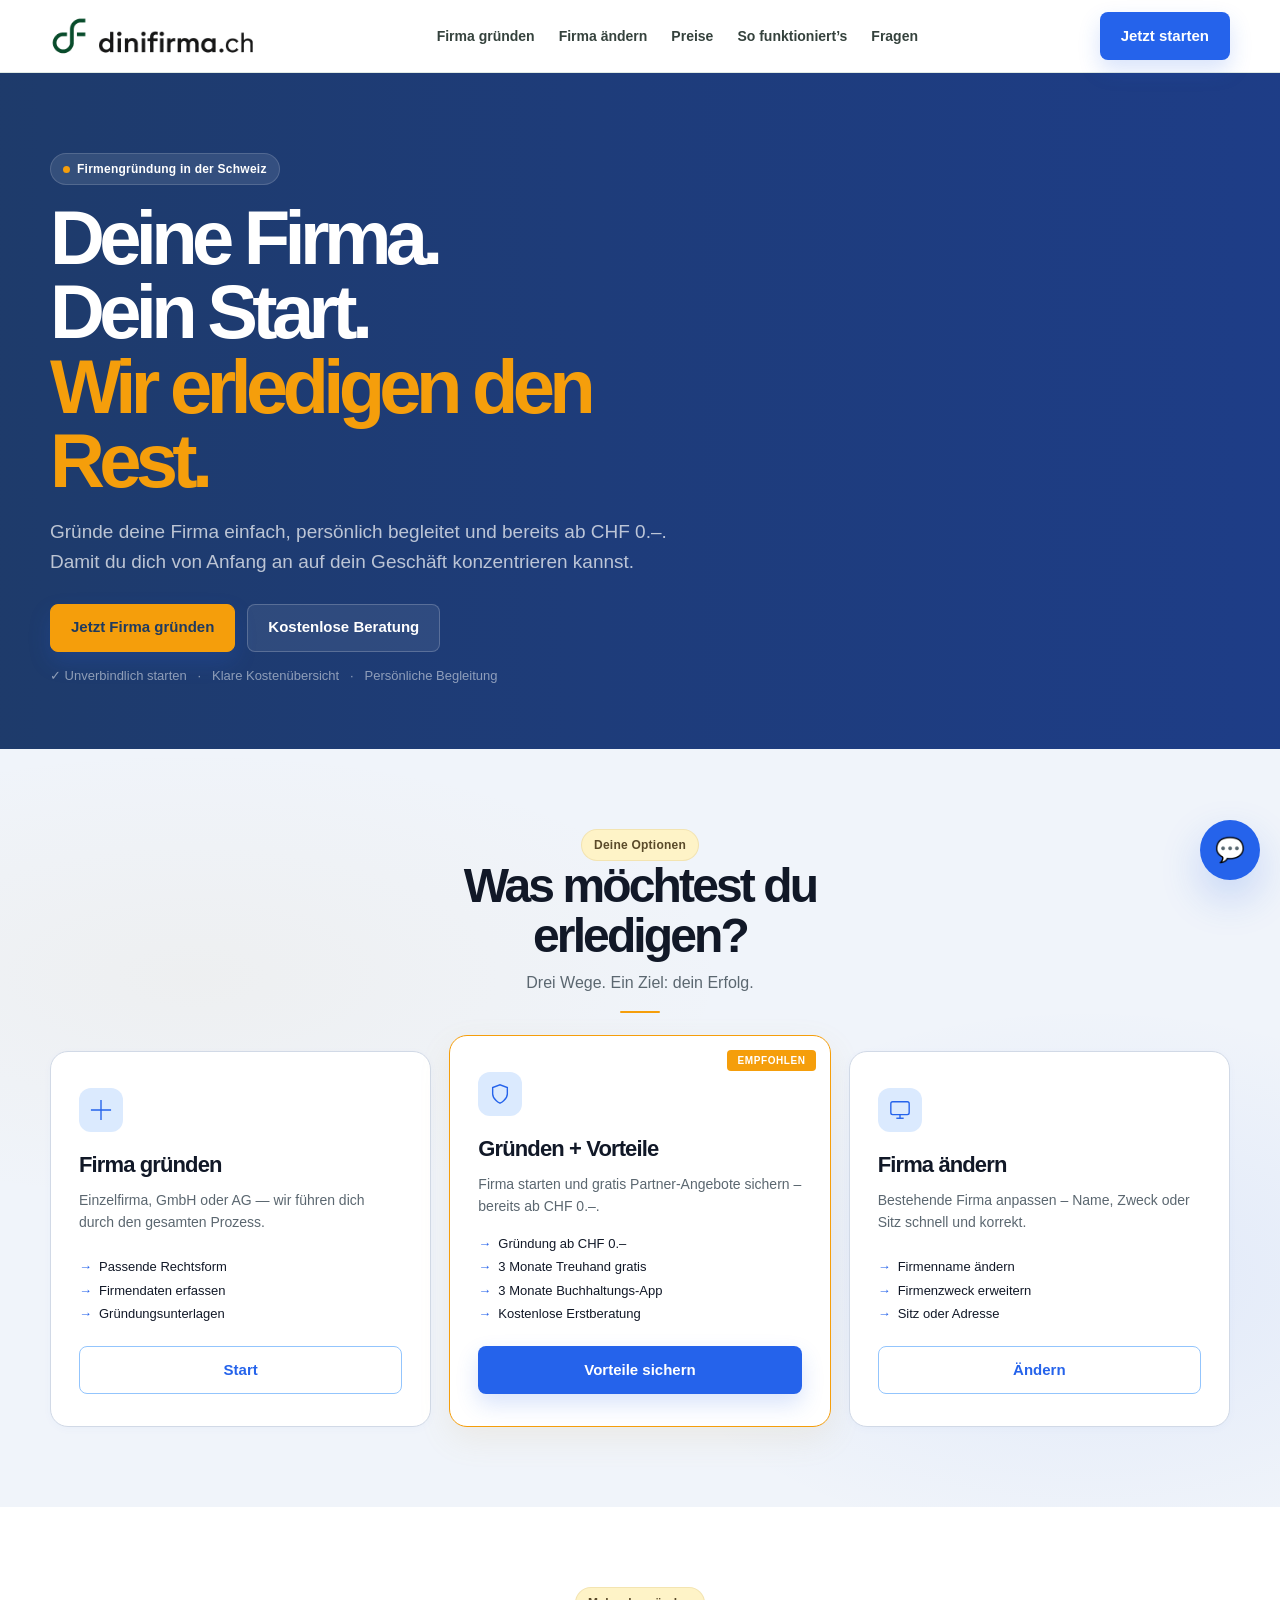
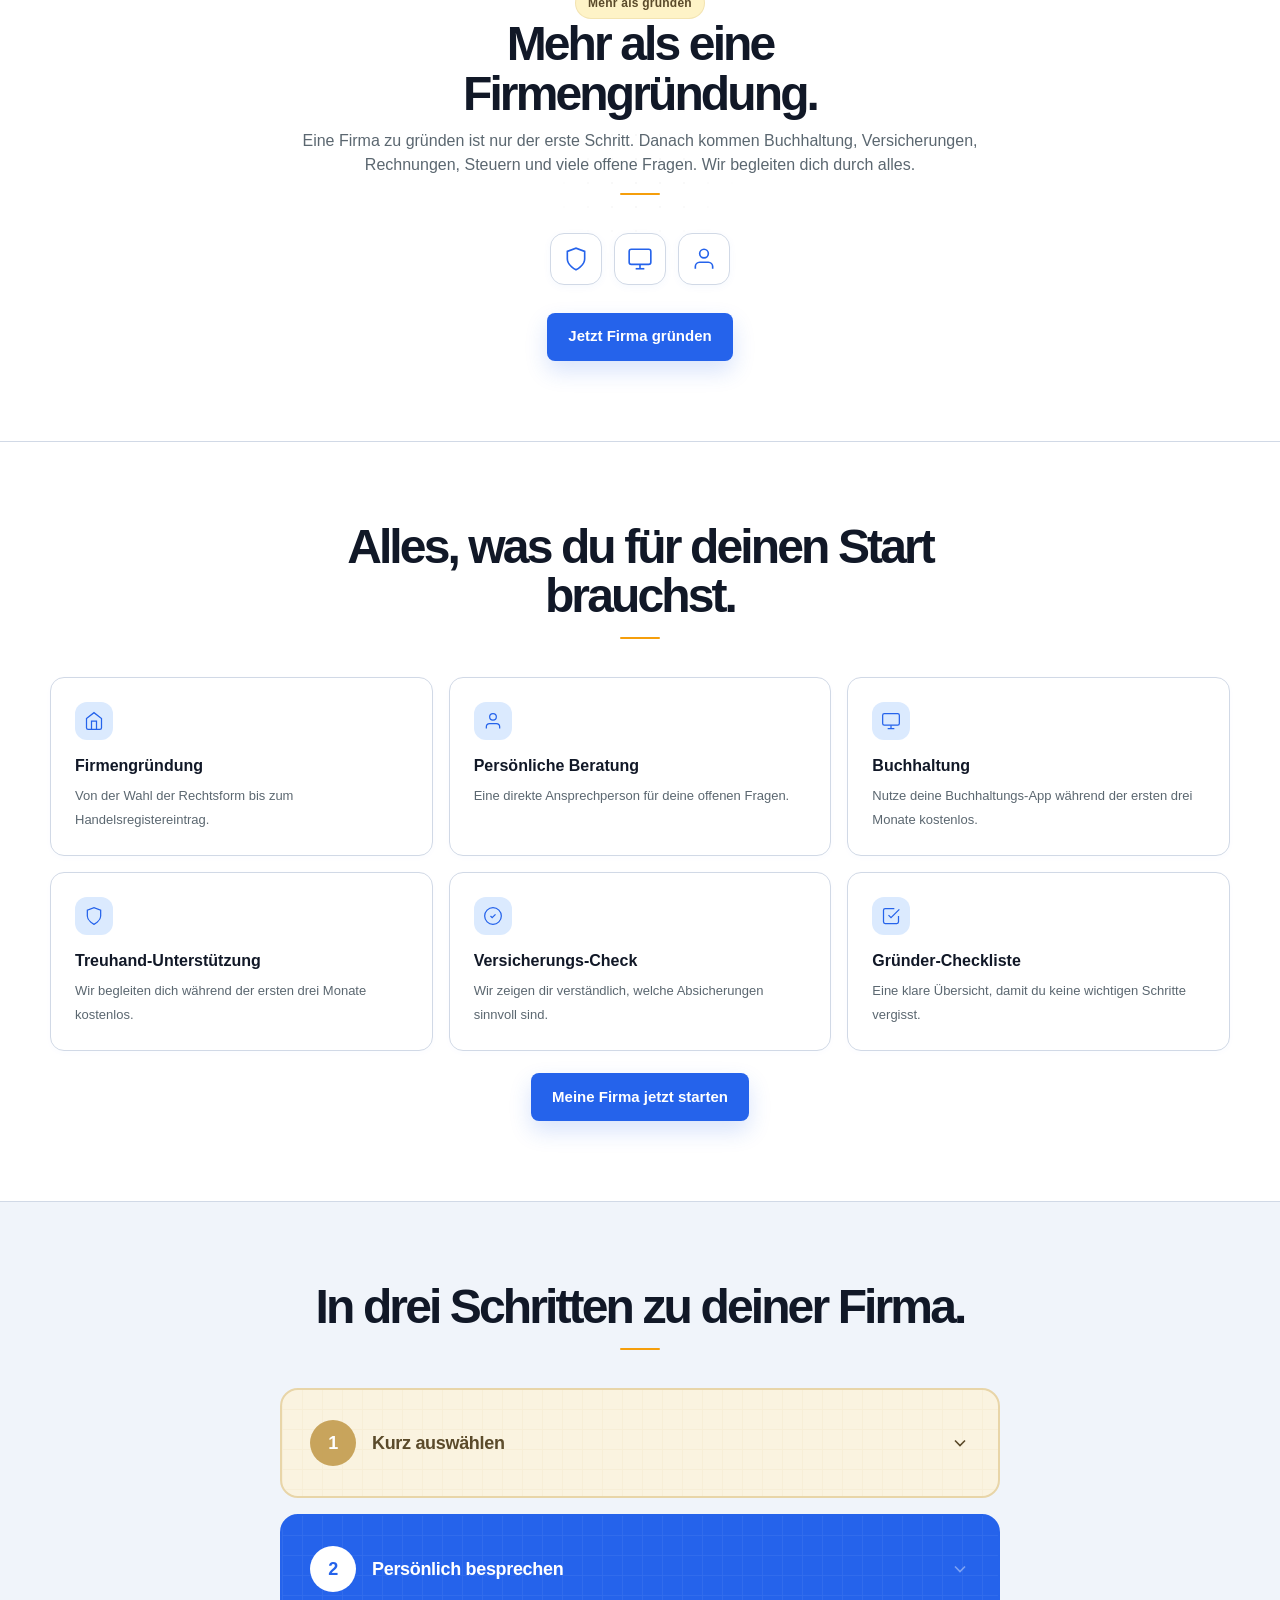
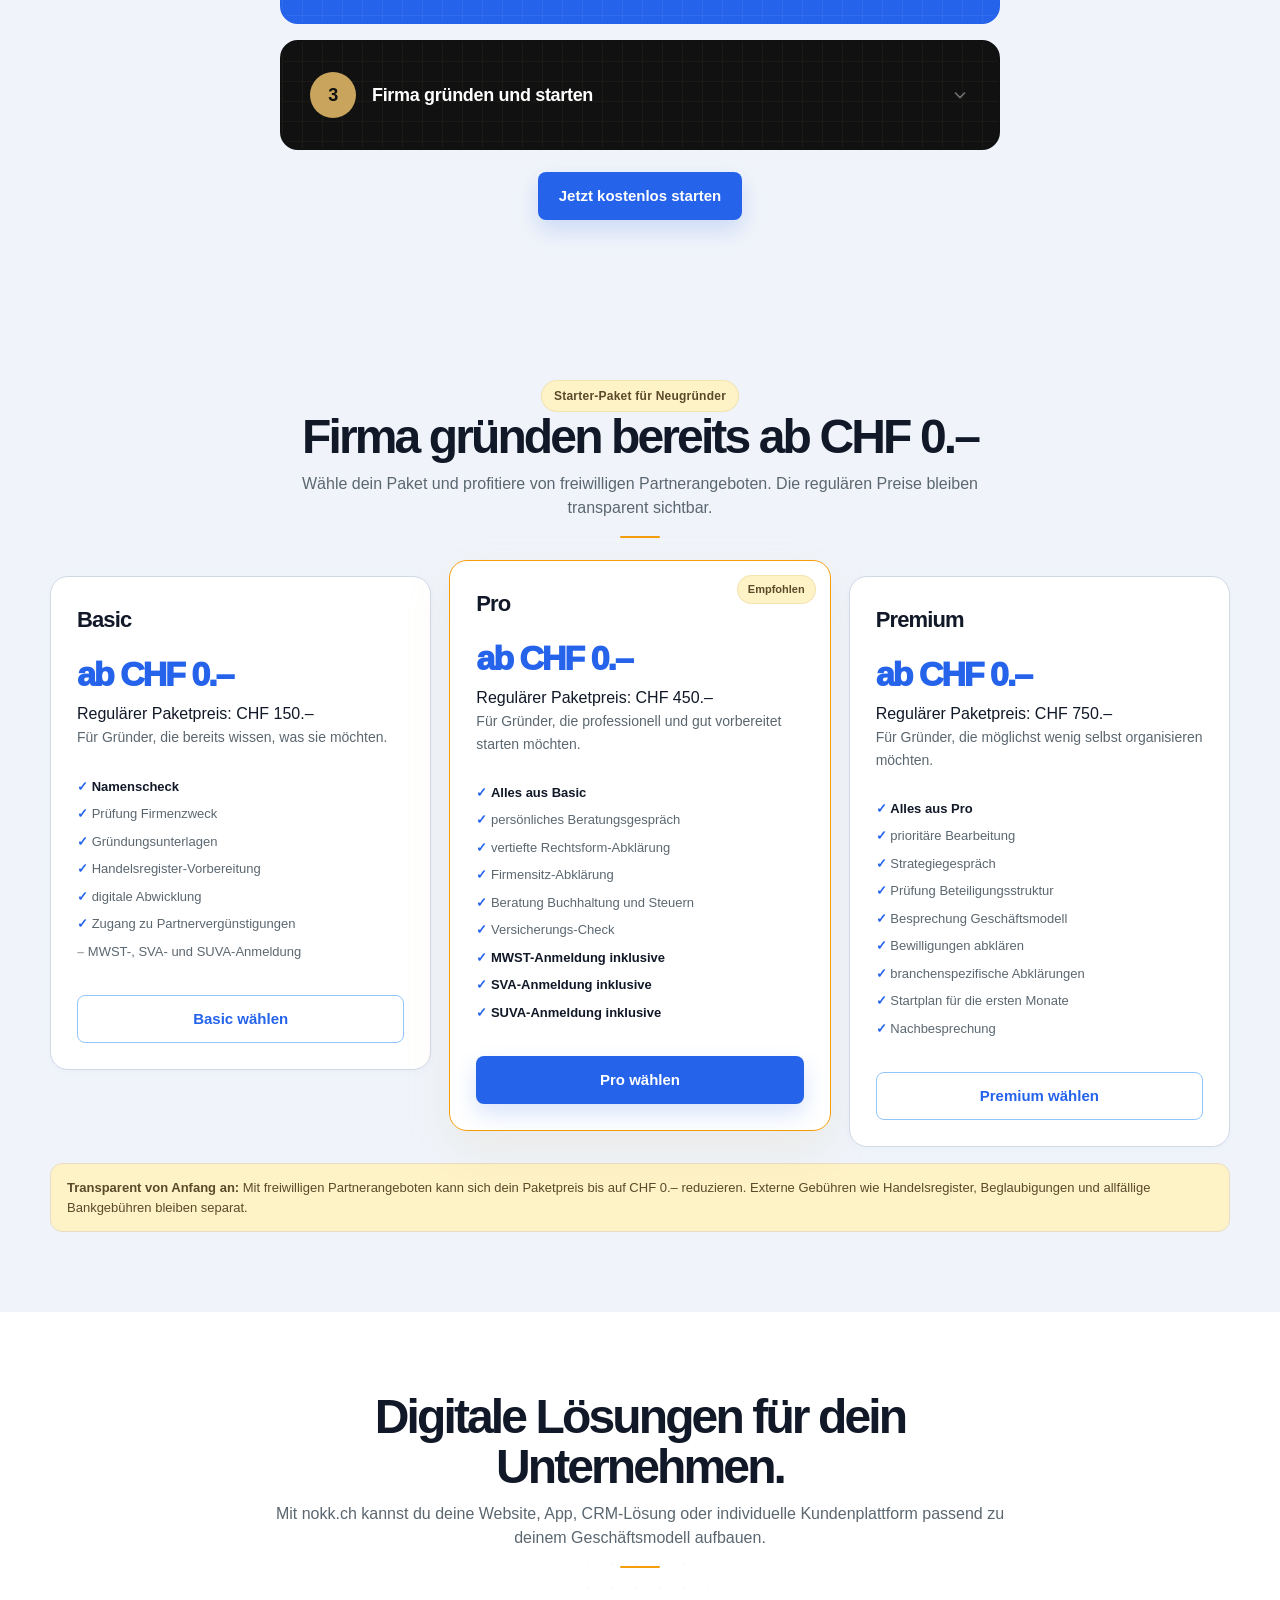
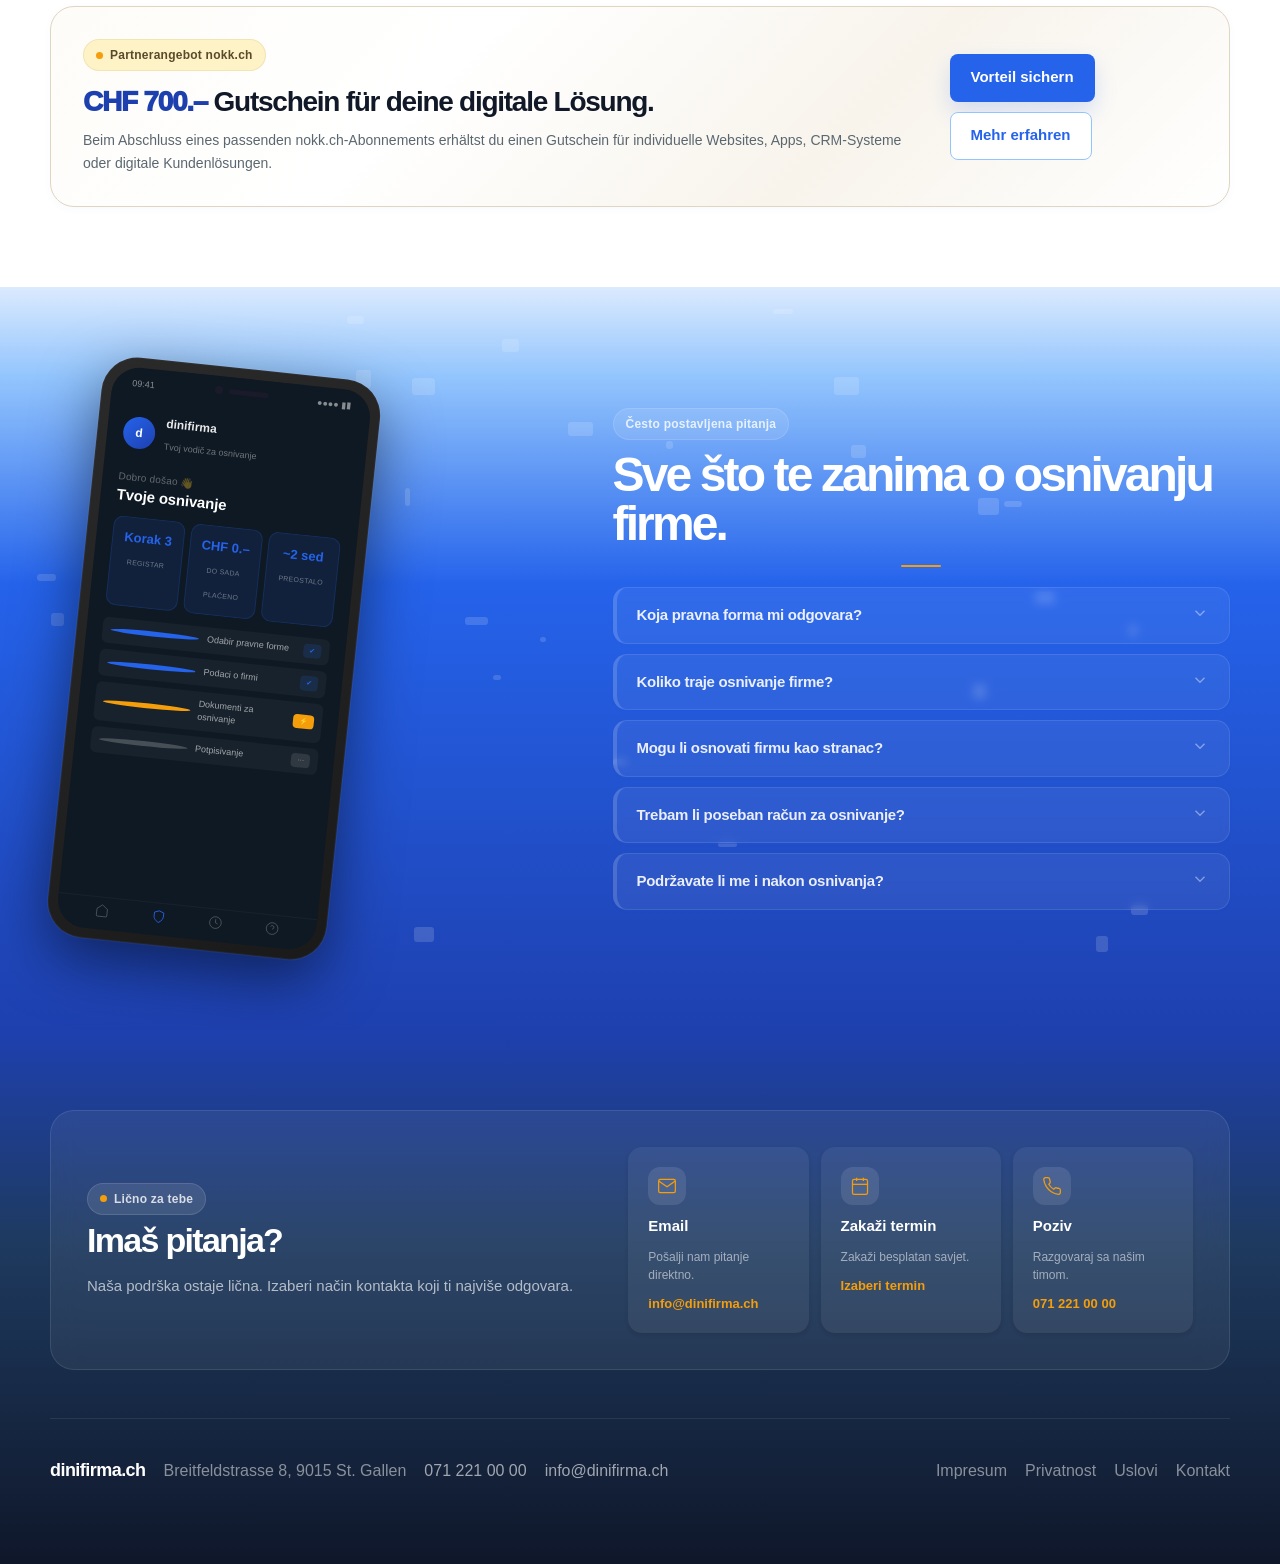
==== commit 423602f6: "Nova verzija NOKK" ====
--- a/index.html
+++ b/index.html
@@ -121,26 +121,20 @@
   </div>
 </section>
 
-<section class="section section-sand">
+<section class="section section-dots-reveal">
+  <div class="dots-reveal-bg" aria-hidden="true"></div>
   <div class="container">
     <div class="section-head">
       <span class="badge">Mehr als gründen</span>
       <h2>Mehr als eine<br>Firmengründung.</h2>
-    </div>
-
-    <div class="big-cta-card">
-      <div class="big-cta-card__icons">
-        <div class="big-cta-card__icon">
-          <svg viewBox="0 0 24 24" fill="none" stroke="currentColor" stroke-width="1.5"><path d="M12 22s8-4 8-10V5l-8-3-8 3v7c0 6 8 10 8 10z"/></svg>
-        </div>
-        <div class="big-cta-card__icon">
-          <svg viewBox="0 0 24 24" fill="none" stroke="currentColor" stroke-width="1.5"><rect x="2" y="3" width="20" height="14" rx="2"/><line x1="8" y1="21" x2="16" y2="21"/><line x1="12" y1="17" x2="12" y2="21"/></svg>
-        </div>
-        <div class="big-cta-card__icon">
-          <svg viewBox="0 0 24 24" fill="none" stroke="currentColor" stroke-width="1.5"><path d="M20 21v-2a4 4 0 00-4-4H8a4 4 0 00-4 4v2"/><circle cx="12" cy="7" r="4"/></svg>
-        </div>
-      </div>
-      <p class="big-cta-card__text">Eine Firma zu gründen ist nur der erste Schritt. Danach kommen Buchhaltung, Versicherungen, Rechnungen, Steuern und viele offene Fragen. Wir begleiten dich durch alles.</p>
+      <p>Eine Firma zu gründen ist nur der erste Schritt. Danach kommen Buchhaltung, Versicherungen, Rechnungen, Steuern und viele offene Fragen. Wir begleiten dich durch alles.</p>
+    </div>
+    <div style="text-align:center">
+      <div class="section-head__icons">
+        <div class="icon-circle"><svg viewBox="0 0 24 24" fill="none" stroke="currentColor" stroke-width="1.5"><path d="M12 22s8-4 8-10V5l-8-3-8 3v7c0 6 8 10 8 10z"/></svg></div>
+        <div class="icon-circle"><svg viewBox="0 0 24 24" fill="none" stroke="currentColor" stroke-width="1.5"><rect x="2" y="3" width="20" height="14" rx="2"/><line x1="8" y1="21" x2="16" y2="21"/><line x1="12" y1="17" x2="12" y2="21"/></svg></div>
+        <div class="icon-circle"><svg viewBox="0 0 24 24" fill="none" stroke="currentColor" stroke-width="1.5"><path d="M20 21v-2a4 4 0 00-4-4H8a4 4 0 00-4 4v2"/><circle cx="12" cy="7" r="4"/></svg></div>
+      </div>
       <a class="btn btn-primary" href="funnel-1-vorhaben.html">Jetzt Firma gründen</a>
     </div>
   </div>
@@ -251,7 +245,8 @@
 </section>
 
 
-<section class="section section--dots section-swiss">
+<section class="section section-dots-reveal section-swiss">
+  <div class="dots-reveal-bg" aria-hidden="true"></div>
   <div class="container">
     <div class="section-head">
       <h2>Digitale Lösungen für dein Unternehmen.</h2>
@@ -271,74 +266,156 @@
   </div>
 </section>
 
-<section class="section section-soft" id="faq">
-  <div class="container">
-    <div class="section-head"><h2>Häufige Fragen</h2></div>
-    <div class="faq">
-      <div class="faq-item"><strong>Welche Rechtsform passt zu mir?<span class="chevron"><svg viewBox="0 0 24 24" fill="none" stroke="currentColor" stroke-width="2"><polyline points="6 9 12 15 18 9"/></svg></span></strong><div class="faq-item__answer"><p>Das hängt von deiner Situation ab. Wir analysieren gemeinsam dein Vorhaben und empfehlen die passende Rechtsform.</p></div></div>
-      <div class="faq-item"><strong>Wie lange dauert eine Firmengründung?<span class="chevron"><svg viewBox="0 0 24 24" fill="none" stroke="currentColor" stroke-width="2"><polyline points="6 9 12 15 18 9"/></svg></span></strong><div class="faq-item__answer"><p>Die Dauer hängt von Rechtsform, Kanton und Vollständigkeit der Unterlagen ab. Wir zeigen dir die nächsten Schritte transparent auf.</p></div></div>
-      <div class="faq-item"><strong>Kann ich auch als Ausländer in der Schweiz gründen?<span class="chevron"><svg viewBox="0 0 24 24" fill="none" stroke="currentColor" stroke-width="2"><polyline points="6 9 12 15 18 9"/></svg></span></strong><div class="faq-item__answer"><p>Ja. Je nach Wohnsitz und Rechtsform gelten zusätzliche Anforderungen. Wir prüfen deine Ausgangslage.</p></div></div>
-      <div class="faq-item"><strong>Brauche ich ein Gründungskonto?<span class="chevron"><svg viewBox="0 0 24 24" fill="none" stroke="currentColor" stroke-width="2"><polyline points="6 9 12 15 18 9"/></svg></span></strong><div class="faq-item__answer"><p>Bei GmbH und AG ist ein Kapitaleinzahlungskonto erforderlich. Wir unterstützen dich bei der Eröffnung.</p></div></div>
-      <div class="faq-item"><strong>Unterstützt ihr mich auch nach der Gründung?<span class="chevron"><svg viewBox="0 0 24 24" fill="none" stroke="currentColor" stroke-width="2"><polyline points="6 9 12 15 18 9"/></svg></span></strong><div class="faq-item__answer"><p>Ja. Mit Treuhand, Buchhaltungs-App, Versicherungs-Check und persönlicher Begleitung.</p></div></div>
-    </div>
-  </div>
-</section>
-
-<section class="section section--dots section-final-cta">
-  <div class="container">
-    <div class="cta-box">
-      <div><h3>Bereit für deine eigene Firma?</h3><p>Starte jetzt unverbindlich. Wir zeigen dir persönlich, welche Lösung zu deinem Vorhaben passt.</p></div>
-      <div class="cta-actions"><a class="btn btn-primary pulse-btn" href="funnel-1-vorhaben.html">Jetzt Firma gründen</a><a class="btn btn-secondary" href="termin.html">Kostenlose Beratung sichern</a></div>
-    </div>
-  </div>
-</section>
-
-<section class="support-section" id="contact">
+<section class="section section-app" id="faq">
+  <div class="app-rects" aria-hidden="true"></div>
+  <div class="container" style="position:relative;z-index:2">
+    <div class="app-split">
+      <div class="app-phone-wrap">
+        <div class="phone-mockup">
+          <div class="phone-body">
+            <div class="phone-screen">
+              <div class="phone-notch"><span></span><span></span></div>
+              <div class="phone-status">
+                <span>09:41</span>
+                <span>●●●● ▮▮</span>
+              </div>
+              <div class="phone-header">
+                <div class="phone-avatar">d</div>
+                <div class="phone-header-text">
+                  <strong>dinifirma</strong>
+                  <span>Tvoj vodič za osnivanje</span>
+                </div>
+              </div>
+              <div class="phone-greeting">
+                <p>Dobro došao 👋</p>
+                <h3>Tvoje osnivanje</h3>
+              </div>
+              <div class="phone-cards">
+                <div class="phone-card"><strong>Korak 3</strong><span>Registar</span></div>
+                <div class="phone-card"><strong>CHF 0.–</strong><span>Do sada plaćeno</span></div>
+                <div class="phone-card"><strong>~2 sed</strong><span>Preostalo</span></div>
+              </div>
+              <div class="phone-list">
+                <div class="phone-list-item"><span class="dot"></span><span>Odabir pravne forme</span><span class="phone-badge">✔</span></div>
+                <div class="phone-list-item"><span class="dot"></span><span>Podaci o firmi</span><span class="phone-badge">✔</span></div>
+                <div class="phone-list-item"><span class="dot" style="background:var(--accent)"></span><span>Dokumenti za osnivanje</span><span class="phone-badge" style="background:var(--accent);color:#fff">⚡</span></div>
+                <div class="phone-list-item"><span class="dot" style="background:rgba(255,255,255,.2)"></span><span>Potpisivanje</span><span class="phone-badge" style="background:rgba(255,255,255,.1);color:rgba(255,255,255,.4)">⋯</span></div>
+              </div>
+              <div class="phone-bottom">
+                <svg viewBox="0 0 24 24" fill="none" stroke="currentColor" stroke-width="1.5"><path d="M3 9l9-7 9 7v11a2 2 0 01-2 2H5a2 2 0 01-2-2z"/></svg>
+                <svg viewBox="0 0 24 24" fill="none" stroke="currentColor" stroke-width="1.5" class="active"><path d="M12 22s8-4 8-10V5l-8-3-8 3v7c0 6 8 10 8 10z"/></svg>
+                <svg viewBox="0 0 24 24" fill="none" stroke="currentColor" stroke-width="1.5"><circle cx="12" cy="12" r="10"/><path d="M12 6v6l4 2"/></svg>
+                <svg viewBox="0 0 24 24" fill="none" stroke="currentColor" stroke-width="1.5"><circle cx="12" cy="12" r="10"/><path d="M9.09 9a3 3 0 015.83 1c0 2-3 3-3 3"/><line x1="12" y1="17" x2="12.01" y2="17"/></svg>
+              </div>
+            </div>
+          </div>
+        </div>
+      </div>
+      <div>
+        <div class="section-head" style="text-align:left;margin:0 0 20px;color:#fff">
+          <span class="badge" style="background:rgba(255,255,255,.1);color:rgba(255,255,255,.8);border-color:rgba(255,255,255,.12)">Često postavljena pitanja</span>
+          <h2 style="color:#fff;margin-top:10px">Sve što te zanima o osnivanju firme.</h2>
+        </div>
+        <div class="faq faq-white">
+          <div class="faq-item"><strong>Koja pravna forma mi odgovara?<span class="chevron"><svg viewBox="0 0 24 24" fill="none" stroke="currentColor" stroke-width="2"><polyline points="6 9 12 15 18 9"/></svg></span></strong><div class="faq-item__answer"><p>Zavisi od tvoje situacije. Zajedno analiziramo tvoje potrebe i preporučimo najbolju opciju.</p></div></div>
+          <div class="faq-item"><strong>Koliko traje osnivanje firme?<span class="chevron"><svg viewBox="0 0 24 24" fill="none" stroke="currentColor" stroke-width="2"><polyline points="6 9 12 15 18 9"/></svg></span></strong><div class="faq-item__answer"><p>Obično 2–3 sedmice. Rok zavisi od pravne forme, kantona i kompletnosti dokumenata.</p></div></div>
+          <div class="faq-item"><strong>Mogu li osnovati firmu kao stranac?<span class="chevron"><svg viewBox="0 0 24 24" fill="none" stroke="currentColor" stroke-width="2"><polyline points="6 9 12 15 18 9"/></svg></span></strong><div class="faq-item__answer"><p>Da. U zavisnosti od mjesta boravka i pravne forme važe dodatni zahtjevi. Provjerimo tvoju situaciju.</p></div></div>
+          <div class="faq-item"><strong>Trebam li poseban račun za osnivanje?<span class="chevron"><svg viewBox="0 0 24 24" fill="none" stroke="currentColor" stroke-width="2"><polyline points="6 9 12 15 18 9"/></svg></span></strong><div class="faq-item__answer"><p>Za GmbH i AG je potreban račun za uplatu kapitala. Pomažemo ti pri otvaranju.</p></div></div>
+          <div class="faq-item"><strong>Podržavate li me i nakon osnivanja?<span class="chevron"><svg viewBox="0 0 24 24" fill="none" stroke="currentColor" stroke-width="2"><polyline points="6 9 12 15 18 9"/></svg></span></strong><div class="faq-item__answer"><p>Da. Uz besplatnu knjigovodstvenu aplikaciju, povjereničku podršku i ličnog savjetnika.</p></div></div>
+        </div>
+      </div>
+    </div>
+  </div>
+</section>
+
+<section class="section site-bottom" id="contact">
   <div class="container">
     <div class="support-box">
       <div>
-        <span class="badge"><span class="dot"></span>Persönlich für dich da</span>
-        <h2>Hast du Fragen?</h2>
-        <p>Unsere Beratung bleibt persönlich. Wähle den Kontaktweg, der für dich am besten passt.</p>
+        <span class="badge" style="background:rgba(255,255,255,.1);color:rgba(255,255,255,.8);border-color:rgba(255,255,255,.12)"><span class="dot" style="background:var(--accent)"></span>Lično za tebe</span>
+        <h2 style="color:#fff">Imaš pitanja?</h2>
+        <p style="color:rgba(255,255,255,.65)">Naša podrška ostaje lična. Izaberi način kontakta koji ti najviše odgovara.</p>
       </div>
       <div class="support-options">
-        <article class="support-option">
-          <div class="icon"><svg viewBox="0 0 24 24" fill="none" stroke="currentColor" stroke-width="1.5"><path d="M4 4h16c1.1 0 2 .9 2 2v12c0 1.1-.9 2-2 2H4c-1.1 0-2-.9-2-2V6c0-1.1.9-2 2-2z"/><polyline points="22,6 12,13 2,6"/></svg></div>
-          <strong>E-Mail schreiben</strong>
-          <span>Schicke uns deine Frage direkt per E-Mail.</span>
-          <a href="mailto:info@dinifirma.ch">info@dinifirma.ch</a>
+        <article class="support-option" style="background:rgba(255,255,255,.06);border-color:rgba(255,255,255,.1)">
+          <div class="icon" style="background:rgba(255,255,255,.1);color:var(--accent)"><svg viewBox="0 0 24 24" fill="none" stroke="currentColor" stroke-width="1.5"><path d="M4 4h16c1.1 0 2 .9 2 2v12c0 1.1-.9 2-2 2H4c-1.1 0-2-.9-2-2V6c0-1.1.9-2 2-2z"/><polyline points="22,6 12,13 2,6"/></svg></div>
+          <strong style="color:#fff">Email</strong>
+          <span style="color:rgba(255,255,255,.55)">Pošalji nam pitanje direktno.</span>
+          <a href="mailto:info@dinifirma.ch" style="color:var(--accent)">info@dinifirma.ch</a>
         </article>
-        <article class="support-option">
-          <div class="icon"><svg viewBox="0 0 24 24" fill="none" stroke="currentColor" stroke-width="1.5"><rect x="3" y="4" width="18" height="18" rx="2" ry="2"/><line x1="16" y1="2" x2="16" y2="6"/><line x1="8" y1="2" x2="8" y2="6"/><line x1="3" y1="10" x2="21" y2="10"/></svg></div>
-          <strong>Termin buchen</strong>
-          <span>Vereinbare ein persönliches Beratungsgespräch.</span>
-          <a href="termin.html">Termin auswählen</a>
+        <article class="support-option" style="background:rgba(255,255,255,.06);border-color:rgba(255,255,255,.1)">
+          <div class="icon" style="background:rgba(255,255,255,.1);color:var(--accent)"><svg viewBox="0 0 24 24" fill="none" stroke="currentColor" stroke-width="1.5"><rect x="3" y="4" width="18" height="18" rx="2" ry="2"/><line x1="16" y1="2" x2="16" y2="6"/><line x1="8" y1="2" x2="8" y2="6"/><line x1="3" y1="10" x2="21" y2="10"/></svg></div>
+          <strong style="color:#fff">Zakaži termin</strong>
+          <span style="color:rgba(255,255,255,.55)">Zakaži besplatan savjet.</span>
+          <a href="termin.html" style="color:var(--accent)">Izaberi termin</a>
         </article>
-        <article class="support-option">
-          <div class="icon"><svg viewBox="0 0 24 24" fill="none" stroke="currentColor" stroke-width="1.5"><path d="M22 16.92v3a2 2 0 01-2.18 2 19.79 19.79 0 01-8.63-3.07 19.5 19.5 0 01-6-6 19.79 19.79 0 01-3.07-8.67A2 2 0 014.11 2h3a2 2 0 012 1.72 12.84 12.84 0 00.7 2.81 2 2 0 01-.45 2.11L8.09 9.91a16 16 0 006 6l1.27-1.27a2 2 0 012.11-.45 12.84 12.84 0 002.81.7A2 2 0 0122 16.92z"/></svg></div>
-          <strong>Anrufen</strong>
-          <span>Sprich direkt mit unserem Team.</span>
-          <a href="tel:+41712210000">071 221 00 00</a>
+        <article class="support-option" style="background:rgba(255,255,255,.06);border-color:rgba(255,255,255,.1)">
+          <div class="icon" style="background:rgba(255,255,255,.1);color:var(--accent)"><svg viewBox="0 0 24 24" fill="none" stroke="currentColor" stroke-width="1.5"><path d="M22 16.92v3a2 2 0 01-2.18 2 19.79 19.79 0 01-8.63-3.07 19.5 19.5 0 01-6-6 19.79 19.79 0 01-3.07-8.67A2 2 0 014.11 2h3a2 2 0 012 1.72 12.84 12.84 0 00.7 2.81 2 2 0 01-.45 2.11L8.09 9.91a16 16 0 006 6l1.27-1.27a2 2 0 012.11-.45 12.84 12.84 0 002.81.7A2 2 0 0122 16.92z"/></svg></div>
+          <strong style="color:#fff">Poziv</strong>
+          <span style="color:rgba(255,255,255,.55)">Razgovaraj sa našim timom.</span>
+          <a href="tel:+41712210000" style="color:var(--accent)">071 221 00 00</a>
         </article>
       </div>
     </div>
+    <div class="footer-inner">
+      <div class="footer-contact">
+        <a class="logo" href="index.html"><strong style="color:#fff;font-size:18px;letter-spacing:-.03em">dinifirma.ch</strong></a>
+        <span style="color:rgba(255,255,255,.5)">Breitfeldstrasse 8, 9015 St. Gallen</span>
+        <a href="tel:+41712210000" style="color:rgba(255,255,255,.6)">071 221 00 00</a>
+        <a href="mailto:info@dinifirma.ch" style="color:rgba(255,255,255,.6)">info@dinifirma.ch</a>
+      </div>
+      <div class="footer-links"><a href="#" style="color:rgba(255,255,255,.5)">Impresum</a><a href="#" style="color:rgba(255,255,255,.5)">Privatnost</a><a href="#" style="color:rgba(255,255,255,.5)">Uslovi</a><a href="mailto:info@dinifirma.ch" style="color:rgba(255,255,255,.5)">Kontakt</a></div>
+    </div>
   </div>
 </section>
 
 </main>
 
-<footer>
-  <div class="container footer-inner">
-    <div class="footer-contact">
-      <a class="logo" href="index.html"><img class="logo-wordmark" src="assets/dinifirma-wordmark.png" alt="dinifirma.ch"></a>
-      <span>Breitfeldstrasse 8, 9015 St. Gallen</span>
-      <a href="tel:+41712210000">071 221 00 00</a>
-      <a href="mailto:info@dinifirma.ch">info@dinifirma.ch</a>
-    </div>
-    <div class="footer-links"><a href="#">Impressum</a><a href="#">Datenschutz</a><a href="#">AGB</a><a href="mailto:info@dinifirma.ch">Kontakt</a></div>
-  </div>
-</footer>
-
+<script>
+(function generateRects(){
+  var container=document.querySelector('.app-rects');
+  if(!container) return;
+  for(var i=0;i<30;i++){
+    var r=document.createElement('div');
+    r.className='rect';
+    var w=5+Math.random()*20,h=4+Math.random()*14;
+    r.style.width=Math.round(w)+'px';
+    r.style.height=Math.round(h)+'px';
+    r.style.left=Math.random()*94+'%';
+    r.style.top=Math.random()*94+'%';
+    r.style.setProperty('--dur',(3+Math.random()*5)+'s');
+    r.style.setProperty('--del',(Math.random()*6)+'s');
+    container.appendChild(r);
+  }
+})();
+(function initFaq(){
+  var items=document.querySelectorAll('.faq-item');
+  items.forEach(function(item){
+    item.addEventListener('click',function(){
+      this.classList.toggle('active');
+    });
+  });
+})();
+(function initDotsReveal(){
+  var section=document.querySelector('.section-dots-reveal');
+  if(!section) return;
+  var bg=section.querySelector('.dots-reveal-bg');
+  if(!bg) return;
+  var timer;
+  section.addEventListener('mousemove',function(e){
+    clearTimeout(timer);
+    var r=section.getBoundingClientRect();
+    bg.style.setProperty('--mx',((e.clientX-r.left)/r.width*100)+'%');
+    bg.style.setProperty('--my',((e.clientY-r.top)/r.height*100)+'%');
+  });
+  section.addEventListener('mouseleave',function(){
+    timer=setTimeout(function(){
+      bg.style.setProperty('--mx','50%');
+      bg.style.setProperty('--my','50%');
+    },600);
+  });
+})();
+</script>
 <script src="app.js"></script>
 </body>
 </html>
--- a/styles.css
+++ b/styles.css
@@ -1,21 +1,21 @@
 
 :root{
   --bg:#ffffff;
-  --soft:#f4f7f5;
-  --soft-2:#e8efeb;
-  --text:#0a1a14;
-  --muted:#5b7168;
-  --line:#d0dfd8;
-  --primary:#065f37;
-  --primary-dark:#083d2d;
-  --primary-deep:#04281e;
-  --accent:#c8a45c;
-  --accent-soft:#f8f3e8;
-  --green-soft:#e6f3ec;
+  --soft:#f0f4fa;
+  --soft-2:#e2e8f0;
+  --text:#111827;
+  --muted:#5b6770;
+  --line:#d1d9e6;
+  --primary:#2563eb;
+  --primary-dark:#1e40af;
+  --primary-deep:#1e3a5f;
+  --accent:#f59e0b;
+  --accent-soft:#fef3c7;
+  --blue-soft:#dbeafe;
   --warning:#fff8df;
   --warning-line:#eedc98;
-  --shadow:0 8px 30px rgba(6,50,30,.06);
-  --shadow-lg:0 20px 60px rgba(6,50,30,.10);
+  --shadow:0 8px 30px rgba(37,99,235,.06);
+  --shadow-lg:0 20px 60px rgba(37,99,235,.10);
   --radius-xl:24px;
   --radius-lg:18px;
   --radius-md:14px;
@@ -52,9 +52,9 @@
   display:inline-flex;align-items:center;justify-content:center;gap:8px;
   font-weight:850;font-size:15px;transition:.18s ease
 }
-.btn-primary{background:var(--primary);color:#fff;box-shadow:0 10px 22px rgba(13,107,62,.18)}
-.btn-primary:hover{background:#0b5e37}
-.btn-secondary{background:#fff;border-color:#9ac9ae;color:var(--primary)}
+.btn-primary{background:var(--primary);color:#fff;box-shadow:0 10px 22px rgba(37,99,235,.18)}
+.btn-primary:hover{background:#1d4ed8}
+.btn-secondary{background:#fff;border-color:#93c5fd;color:var(--primary)}
 .btn-secondary:hover{border-color:var(--primary)}
 .btn-accent{background:var(--primary-dark);color:#fff}
 .btn-accent:hover{background:var(--primary-deep)}
@@ -98,7 +98,7 @@
 }
 .hero-overlay{
   position:absolute;inset:0;
-  background:linear-gradient(90deg,rgba(4,30,22,.85) 0%,rgba(4,30,22,.65) 50%,rgba(4,30,22,.5) 100%)
+  background:linear-gradient(90deg,rgba(30,58,95,.85) 0%,rgba(30,58,95,.65) 50%,rgba(30,58,95,.5) 100%)
 }
 .hero .container{position:relative;z-index:1}
 .hero-grid{display:grid;grid-template-columns:1.1fr .9fr;gap:50px;align-items:center}
@@ -112,8 +112,8 @@
 .hero-accent{color:var(--accent)}
 .hero p{font-size:19px;color:rgba(255,255,255,.7);max-width:620px;margin-bottom:26px;line-height:1.6}
 .hero-actions{display:flex;gap:12px;flex-wrap:wrap;margin-bottom:14px}
-.hero .btn-primary{background:var(--accent);color:var(--primary-dark);border-color:var(--accent)}
-.hero .btn-primary:hover{background:#d9b96e}
+.hero .btn-primary{background:var(--accent);color:var(--primary-deep);border-color:var(--accent)}
+.hero .btn-primary:hover{background:#fbbf24}
 .hero .btn-secondary{background:rgba(255,255,255,.08);color:#fff;border-color:rgba(255,255,255,.2)}
 .hero .btn-secondary:hover{background:rgba(255,255,255,.15)}
 .hero-proof{display:flex;flex-wrap:wrap;gap:16px;margin:24px 0 0}
@@ -161,35 +161,48 @@
 .section{padding:80px 0}
 .section--dots{border-top:1px solid var(--line);border-bottom:1px solid var(--line)}
 .section-soft{background:var(--soft)}
-.section-sand{background:#f5f0e6;position:relative;overflow:hidden}
-.section-sand::before{
-  content:'';position:absolute;inset:0;
-  background:
-    radial-gradient(ellipse 60% 50% at 20% 50%,rgba(200,164,92,.1),transparent 60%),
-    radial-gradient(ellipse 50% 60% at 80% 50%,rgba(6,95,55,.04),transparent 60%);
-  pointer-events:none
+.section-dots-reveal{
+  background:#fff;position:relative;overflow:hidden
+}
+.section-dots-reveal .dots-reveal-bg{
+  position:absolute;inset:0;
+  background-image:radial-gradient(rgba(0,0,0,.06) 1.2px,transparent 0);
+  background-size:24px 24px;
+  -webkit-mask-image:radial-gradient(180px circle at var(--mx,50%) var(--my,50%),rgba(0,0,0,.45) 20%,transparent 55%);
+  mask-image:radial-gradient(180px circle at var(--mx,50%) var(--my,50%),rgba(0,0,0,.45) 20%,transparent 55%);
+  pointer-events:none;
+  transition:-webkit-mask-image .05s,mask-image .05s
 }
 #wege{position:relative}
 #wege::before{
   content:'';position:absolute;inset:0;
   background:
     radial-gradient(ellipse 70% 50% at 15% 30%,rgba(200,164,92,.06),transparent 60%),
-    radial-gradient(ellipse 60% 60% at 85% 70%,rgba(6,95,55,.08),transparent 60%);
+    radial-gradient(ellipse 60% 60% at 85% 70%,rgba(37,99,235,.08),transparent 60%);
   pointer-events:none
 }
 #wege .container{position:relative;z-index:1}
+.section-dots-reveal .container{position:relative;z-index:1}
 .section-head{text-align:center;max-width:760px;margin:0 auto 38px}
 .section-head::after{content:'';display:block;width:40px;height:2px;background:var(--accent);margin:16px auto 0;border-radius:2px}
 .section-head h2{font-size:clamp(30px,4vw,48px);line-height:1.04;letter-spacing:-.06em;margin-bottom:10px}
 .section-head p{font-size:16px;color:var(--muted)}
+.section-head__icons{display:flex;justify-content:center;gap:12px;margin:0 0 28px}
+.icon-circle{
+  width:52px;height:52px;border-radius:14px;
+  display:flex;align-items:center;justify-content:center;
+  background:#fff;color:var(--primary);border:1px solid var(--line);
+  box-shadow:0 2px 8px rgba(37,99,235,.04)
+}
+.icon-circle svg{width:26px;height:26px}
 
 /* --- Horizons triptych --- */
 .value-grid{display:grid;grid-template-columns:repeat(4,1fr);gap:14px}
-.value-card{background:#fff;border:1px solid var(--line);border-radius:var(--radius-md);padding:20px;box-shadow:0 2px 6px rgba(6,50,30,.02)}
-.value-card:hover{border-color:var(--text);box-shadow:0 12px 32px rgba(6,50,30,.06)}
+.value-card{background:#fff;border:1px solid var(--line);border-radius:var(--radius-md);padding:20px;box-shadow:0 2px 6px rgba(37,99,235,.02)}
+.value-card:hover{border-color:var(--text);box-shadow:0 12px 32px rgba(37,99,235,.06)}
 .value-card .icon{
   width:36px;height:36px;border-radius:10px;display:flex;align-items:center;justify-content:center;
-  background:var(--green-soft);color:var(--primary);margin-bottom:12px
+  background:var(--blue-soft);color:var(--primary);margin-bottom:12px
 }
 .value-card .icon svg{width:18px;height:18px}
 .value-card strong{display:block;font-size:16px;letter-spacing:-.03em;margin-bottom:4px}
@@ -213,13 +226,14 @@
 .wege-card{
   background:#fff;border:1px solid var(--line);border-radius:var(--radius-lg);padding:36px 28px 32px;
   display:flex;flex-direction:column;position:relative;
-  box-shadow:0 2px 8px rgba(6,50,30,.03);
+  box-shadow:0 2px 8px rgba(37,99,235,.03);
   transition:transform .25s ease,box-shadow .25s ease
 }
 .wege-card:hover{transform:scale(1.04);animation:accPulse .6s ease-in-out}
 .wege-card--gold{
   border-color:var(--accent);
-  box-shadow:0 12px 32px rgba(200,164,92,.12)
+  box-shadow:0 12px 32px rgba(200,164,92,.12);
+  margin-top:-16px
 }
 .wege-card__tag{
   position:absolute;top:14px;right:14px;
@@ -230,7 +244,7 @@
 .wege-card__icon{
   width:44px;height:44px;border-radius:12px;
   display:flex;align-items:center;justify-content:center;
-  background:var(--green-soft);color:var(--primary);margin-bottom:16px
+  background:var(--blue-soft);color:var(--primary);margin-bottom:16px
 }
 .wege-card__icon svg{width:22px;height:22px}
 .wege-card h3{font-size:22px;letter-spacing:-.04em;margin-bottom:8px}
@@ -244,12 +258,12 @@
 .feature-grid{display:grid;grid-template-columns:repeat(3,1fr);gap:16px}
 .feature-card{
   background:#fff;border:1px solid var(--line);border-radius:var(--radius-md);padding:24px;
-  box-shadow:0 2px 6px rgba(6,50,30,.02);position:relative;overflow:hidden
+  box-shadow:0 2px 6px rgba(37,99,235,.02);position:relative;overflow:hidden
 }
 
 .feature-card .icon{
   width:38px;height:38px;border-radius:12px;display:flex;align-items:center;justify-content:center;
-  color:var(--primary);background:var(--green-soft);margin-bottom:14px
+  color:var(--primary);background:var(--blue-soft);margin-bottom:14px
 }
 .feature-card .icon svg{width:20px;height:20px}
 .feature-card strong{display:block;font-size:16px;margin-bottom:5px}
@@ -259,13 +273,13 @@
   max-width:640px;margin:0 auto;background:#fff;
   border:1px solid var(--line);border-radius:var(--radius-lg);
   padding:48px 40px;text-align:center;
-  box-shadow:0 4px 24px rgba(6,50,30,.06)
+  box-shadow:0 4px 24px rgba(37,99,235,.06)
 }
 .big-cta-card__icons{display:flex;justify-content:center;gap:12px;margin-bottom:24px}
 .big-cta-card__icon{
   width:52px;height:52px;border-radius:14px;
   display:flex;align-items:center;justify-content:center;
-  background:var(--green-soft);color:var(--primary)
+  background:var(--blue-soft);color:var(--primary)
 }
 .big-cta-card__icon svg{width:26px;height:26px}
 .big-cta-card__text{font-size:16px;color:var(--muted);line-height:1.7;margin-bottom:28px;max-width:520px;margin-left:auto;margin-right:auto}
@@ -297,10 +311,10 @@
 .process-acc__item:nth-child(1) .process-acc__no{background:#c8a45c;color:#fff}
 .process-acc__item:nth-child(1)::before{color:#c8a45c}
 
-/* item 2 – zelena */
-.process-acc__item:nth-child(2){background:#065f37;border:2px solid #065f37}
+/* item 2 – plava */
+.process-acc__item:nth-child(2){background:#2563eb;border:2px solid #2563eb}
 .process-acc__item:nth-child(2) .process-acc__trigger{color:#ffffff}
-.process-acc__item:nth-child(2) .process-acc__no{background:#ffffff;color:#065f37}
+.process-acc__item:nth-child(2) .process-acc__no{background:#ffffff;color:#2563eb}
 .process-acc__item:nth-child(2) .process-acc__chevron{color:rgba(255,255,255,.4)}
 .process-acc__item:nth-child(2):hover .process-acc__chevron{color:#ffffff}
 .process-acc__item:nth-child(2) .process-acc__content p{color:rgba(255,255,255,.7)}
@@ -335,9 +349,9 @@
 .process-acc__content p{padding:0 28px 20px 88px;font-size:.9375rem;line-height:1.6}
 
 .legal-grid{display:grid;grid-template-columns:repeat(3,1fr);gap:16px}
-.legal-card{background:#fff;border:1px solid var(--line);border-radius:var(--radius-lg);padding:24px;text-align:center;box-shadow:0 2px 6px rgba(6,50,30,.02)}
-.legal-card:hover{border-color:var(--text);box-shadow:0 16px 40px rgba(6,50,30,.08)}
-.legal-card .icon{width:48px;height:48px;border-radius:14px;background:var(--green-soft);color:var(--primary);display:flex;align-items:center;justify-content:center;margin:0 auto 14px}
+.legal-card{background:#fff;border:1px solid var(--line);border-radius:var(--radius-lg);padding:24px;text-align:center;box-shadow:0 2px 6px rgba(37,99,235,.02)}
+.legal-card:hover{border-color:var(--text);box-shadow:0 16px 40px rgba(37,99,235,.08)}
+.legal-card .icon{width:48px;height:48px;border-radius:14px;background:var(--blue-soft);color:var(--primary);display:flex;align-items:center;justify-content:center;margin:0 auto 14px}
 .legal-card .icon svg{width:24px;height:24px}
 .legal-card h3{font-size:20px;margin-bottom:8px}
 .legal-card p{font-size:13px;color:var(--muted);line-height:1.6}
@@ -345,20 +359,20 @@
 .starter-banner{
   background:linear-gradient(135deg,#fdfcf8,#ffffff);border:1px solid #e0d5c0;border-radius:var(--radius-lg);
   padding:28px;display:grid;grid-template-columns:1.2fr .8fr;gap:20px;align-items:center;
-  box-shadow:0 2px 8px rgba(6,50,30,.03)
+  box-shadow:0 2px 8px rgba(37,99,235,.03)
 }
 .starter-banner:hover{border-color:var(--accent);box-shadow:0 12px 36px rgba(200,164,92,.08)}
 .starter-banner h2{font-size:32px;letter-spacing:-.055em;margin:7px 0}
 .starter-banner p{font-size:15px;color:var(--muted);line-height:1.6}
 .starter-benefits{display:grid;grid-template-columns:repeat(4,1fr);gap:12px;margin-top:18px}
-.starter-benefit{font-size:12px;color:#40534a}
+.starter-benefit{font-size:12px;color:#4b5563}
 .starter-benefit strong{display:block;font-size:13px;color:var(--text);margin-top:4px}
 
 .main-package-grid{display:grid;grid-template-columns:repeat(3,1fr);gap:18px;align-items:start}
 .main-package{
   background:#fff;border:1px solid var(--line);border-radius:var(--radius-lg);padding:26px;
   display:flex;flex-direction:column;position:relative;
-  box-shadow:0 2px 8px rgba(6,50,30,.03);
+  box-shadow:0 2px 8px rgba(37,99,235,.03);
   transition:transform .25s ease,box-shadow .25s ease
 }
 .main-package:hover{transform:scale(1.04);animation:accPulse .6s ease-in-out}
@@ -374,13 +388,13 @@
 .main-package p{font-size:14px;color:var(--muted);margin-bottom:14px;line-height:1.6}
 .main-package .features{flex:1}
 .main-package .btn{margin-top:16px}
-.main-package .btn:hover{transform:scale(1.05);box-shadow:0 8px 24px rgba(6,50,30,.15)}
+.main-package .btn:hover{transform:scale(1.05);box-shadow:0 8px 24px rgba(37,99,235,.15)}
 .package-cta-note{margin-top:16px;padding:14px 16px;border-radius:12px;background:var(--accent-soft);border:1px solid #e8dcc8;color:#5a4a2a;font-size:13px}
 
 .faq{display:grid;gap:10px;max-width:860px;margin:0 auto}
-.faq-item{background:#fff;border:1px solid var(--line);border-left:4px solid transparent;border-radius:var(--radius-md);overflow:hidden;cursor:pointer;transition:all .3s ease;box-shadow:0 2px 4px rgba(6,50,30,.02)}
-.faq-item:hover{border-color:var(--text);box-shadow:0 8px 24px rgba(6,50,30,.05)}
-.faq-item.active{background:var(--green-soft);border-color:var(--primary);border-left-color:var(--primary)}
+.faq-item{background:#fff;border:1px solid var(--line);border-left:4px solid transparent;border-radius:var(--radius-md);overflow:hidden;cursor:pointer;transition:all .3s ease;box-shadow:0 2px 4px rgba(37,99,235,.02)}
+.faq-item:hover{border-color:var(--text);box-shadow:0 8px 24px rgba(37,99,235,.05)}
+.faq-item.active{background:var(--blue-soft);border-color:var(--primary);border-left-color:var(--primary)}
 .faq-item strong{display:flex;justify-content:space-between;gap:10px;font-size:15px;padding:16px 20px;user-select:none;letter-spacing:-.02em}
 .faq-item strong .chevron{transition:transform .3s ease;color:var(--muted);display:flex}
 .faq-item strong .chevron svg{width:18px;height:18px}
@@ -391,20 +405,12 @@
 
 .section-swiss{
   position:relative;
-  background:linear-gradient(170deg,rgba(250,246,240,.9),rgba(240,236,230,.9),rgba(232,224,214,.9),rgba(245,240,234,.9),rgba(250,246,240,.9),rgba(240,232,220,.9));
-  backdrop-filter:blur(3px);-webkit-backdrop-filter:blur(3px);
   overflow:hidden
-}
-.section-swiss::before{
-  content:'';position:absolute;inset:0;
-  background:radial-gradient(ellipse 60% 50% at 20% 40%,rgba(200,80,60,.09) 0%,transparent 60%),
-    radial-gradient(ellipse 50% 40% at 80% 60%,rgba(200,164,92,.09) 0%,transparent 60%);
-  pointer-events:none
 }
 .cta-box{
   background:linear-gradient(135deg,#fdfcf8,#ffffff,#f8f4ec,#ffffff);border:1px solid #e0d5c0;border-radius:var(--radius-xl);
   padding:32px;display:flex;justify-content:space-between;gap:24px;align-items:center;
-  box-shadow:0 2px 8px rgba(6,50,30,.03);position:relative;overflow:hidden
+  box-shadow:0 2px 8px rgba(37,99,235,.03);position:relative;overflow:hidden
 }
 .cta-box:hover{border-color:var(--accent);box-shadow:0 16px 48px rgba(200,164,92,.12)}
 .cta-box h3{font-size:clamp(22px,2.5vw,28px);letter-spacing:-.045em;margin-bottom:6px}
@@ -412,15 +418,94 @@
 .cta-actions{display:flex;gap:10px;flex-wrap:wrap}
 .amount-glow{display:inline-block;font-weight:950;color:var(--primary-dark)}
 
-.section-final-cta{background:linear-gradient(135deg,var(--green-soft),#f0faf4,var(--green-soft))}
+/* ====================
+   App/FAQ section
+   ==================== */
+.section-app{
+  padding:80px 0;position:relative;overflow:hidden;
+  background:linear-gradient(180deg,#dbeafe 0%,#93c5fd 12%,#2563eb 40%,#1e40af 100%);
+}
+.app-rects{
+  position:absolute;inset:0;pointer-events:none;z-index:1;
+  overflow:hidden;
+}
+.app-rects .rect{
+  position:absolute;border-radius:3px;
+  background:rgba(255,255,255,.15);
+  animation:rectPulse var(--dur,6s) ease-in-out infinite;
+  animation-delay:var(--del,0s);
+}
+@keyframes rectPulse{
+  0%,100%{background:rgba(255,255,255,.1);transform:scale(1)}
+  50%{background:rgba(255,255,255,.35);transform:scale(1.2)}
+}
+.app-split{
+  display:grid;grid-template-columns:1fr 1.2fr;gap:48px;align-items:center;
+}
+.app-phone-wrap{display:flex;justify-content:flex-start;padding-left:24px}
+.phone-mockup{transform:rotate(6deg);width:100%;max-width:280px}
+.phone-body{
+  background:linear-gradient(145deg,#2a2a2a,#1a1a1a);
+  border-radius:36px;padding:10px;
+  box-shadow:0 20px 60px rgba(0,0,0,.5),0 0 0 1px rgba(255,255,255,.06),inset 0 0 0 1px rgba(255,255,255,.04);
+}
+.phone-screen{
+  background:#0f1923;border-radius:28px;overflow:hidden;
+  aspect-ratio:9/19.5;display:flex;flex-direction:column;position:relative;
+}
+.phone-notch{
+  position:absolute;top:0;left:50%;transform:translateX(-50%);
+  width:120px;height:28px;background:#0f1923;border-radius:0 0 16px 16px;
+  z-index:2;display:flex;align-items:center;justify-content:center;gap:6px;
+}
+.phone-notch span{width:8px;height:8px;border-radius:50%;background:#1a1a2a}
+.phone-notch span:last-child{width:40px;height:5px;border-radius:3px;background:#1a1a2a}
+.phone-status{display:flex;justify-content:space-between;padding:10px 20px 0;font-size:9px;color:rgba(255,255,255,.5);position:relative;z-index:3}
+.phone-header{padding:20px 16px 12px;display:flex;align-items:center;gap:10px}
+.phone-avatar{
+  width:32px;height:32px;border-radius:50%;
+  background:linear-gradient(135deg,#2563eb,#1e40af);
+  display:flex;align-items:center;justify-content:center;
+  color:#fff;font-size:12px;font-weight:600;flex-shrink:0;
+}
+.phone-header-text{flex:1}
+.phone-header-text strong{display:block;font-size:12px;color:rgba(255,255,255,.9);font-weight:600}
+.phone-header-text span{font-size:9px;color:rgba(255,255,255,.4)}
+.phone-greeting{padding:4px 16px 10px}
+.phone-greeting p{font-size:10px;color:rgba(255,255,255,.35);letter-spacing:.02em}
+.phone-greeting h3{font-size:15px;font-weight:600;color:#fff;letter-spacing:-.01em}
+.phone-cards{display:flex;gap:6px;padding:0 16px;overflow:hidden}
+.phone-card{
+  flex:1;background:rgba(37,99,235,.12);border:1px solid rgba(37,99,235,.2);
+  border-radius:10px;padding:10px 8px;text-align:center;
+}
+.phone-card strong{display:block;font-size:13px;font-weight:700;color:#2563eb}
+.phone-card span{font-size:7px;color:rgba(255,255,255,.4);text-transform:uppercase;letter-spacing:.04em}
+.phone-list{padding:12px 16px;display:flex;flex-direction:column;gap:6px;flex:1}
+.phone-list-item{display:flex;align-items:center;gap:8px;padding:6px 8px;background:rgba(255,255,255,.04);border-radius:6px}
+.phone-list-item .dot{width:5px;height:5px;border-radius:50%;background:#2563eb;flex-shrink:0;margin:0}
+.phone-list-item span{font-size:9px;color:rgba(255,255,255,.6);flex:1}
+.phone-list-item .phone-badge{font-size:7px;padding:2px 6px;border-radius:4px;background:rgba(37,99,235,.15);color:#2563eb;width:auto;height:auto;flex:none}
+.phone-bottom{display:flex;justify-content:space-around;padding:6px 16px 12px;border-top:1px solid rgba(255,255,255,.04)}
+.phone-bottom svg{width:14px;height:14px;color:rgba(255,255,255,.25)}
+.phone-bottom svg.active{color:#2563eb}
+.faq-white .faq-item{background:rgba(255,255,255,.06);border:1px solid rgba(255,255,255,.1);border-left:4px solid rgba(255,255,255,.15);backdrop-filter:blur(4px)}
+.faq-white .faq-item strong{color:rgba(255,255,255,.9)}
+.faq-white .faq-item .chevron{color:rgba(255,255,255,.4)}
+.faq-white .faq-item.active{background:rgba(255,255,255,.1);border-color:rgba(255,255,255,.2);border-left-color:var(--accent)}
+.faq-white .faq-item.active strong .chevron{color:var(--accent)}
+.faq-white .faq-item__answer p{color:rgba(255,255,255,.65)}
 
 footer{
-  background:radial-gradient(ellipse at center,#0f5a3a,#083d2d 50%,#04281e);
+  background:radial-gradient(ellipse at center,#2563eb,#1e40af 50%,#0f172a);
   border-top:1px solid rgba(255,255,255,.08);
   padding:24px 0;color:#fff!important;font-size:13px
 }
 footer .footer-contact .logo-wordmark{filter:invert(1)!important}
-.footer-inner{display:flex;justify-content:space-between;gap:18px;flex-wrap:wrap;align-items:center}
+.footer-inner{
+  display:flex;justify-content:space-between;gap:18px;flex-wrap:wrap;align-items:center;
+  padding-top:38px;margin-top:48px;border-top:1px solid rgba(255,255,255,.08)
+}
 .footer-contact{display:flex;gap:18px;align-items:center;flex-wrap:wrap}
 .footer-contact a{transition:color .3s ease}
 .footer-contact a:hover{color:#fff}
@@ -439,7 +524,7 @@
 .step-pill.active{color:var(--primary)}
 .step-pill.active .num{background:var(--primary);color:#fff;border-color:var(--primary)}
 .step-pill.done{color:var(--primary)}
-.step-pill.done .num{background:#edf8f1;color:var(--primary);border-color:#afd7bf}
+.step-pill.done .num{background:#dbeafe;color:var(--primary);border-color:#93c5fd}
 .arrow{color:#c7cfcc;font-size:22px}
 .support{font-size:13px;color:var(--muted);text-align:right}
 .support strong{color:var(--text)}
@@ -466,16 +551,16 @@
 .choice-grid{display:grid;grid-template-columns:repeat(2,1fr);gap:10px}
 .choice-grid.three{grid-template-columns:repeat(3,1fr)}
 .choice{border:1px solid var(--line);background:#fff;border-radius:10px;padding:14px;text-align:left;font-size:14px;font-weight:800;color:var(--text);transition:.18s ease}
-.choice:hover,.choice.selected{border-color:var(--primary);background:#edf8f1}
+.choice:hover,.choice.selected{border-color:var(--primary);background:#dbeafe}
 .choice span{display:block;color:var(--muted);font-size:12px;font-weight:650;margin-top:4px}
 .info{margin-top:12px;padding:12px 13px;background:var(--soft);border-radius:10px;color:var(--muted);font-size:13px}
-.info.good{background:#edf8f1;border:1px solid #cce6d6}
+.info.good{background:#dbeafe;border:1px solid #bfdbfe}
 .info.warn{background:var(--warning);border:1px solid var(--warning-line)}
 .actions{display:flex;justify-content:space-between;gap:12px;margin-top:22px;flex-wrap:wrap}
 
 .packages{display:grid;grid-template-columns:repeat(3,1fr);gap:14px}
 .package{border:1px solid var(--line);border-radius:14px;padding:18px;display:flex;flex-direction:column;background:#fff;transition:.18s ease;position:relative}
-.package.selected{border-color:var(--primary);box-shadow:0 12px 30px rgba(13,107,62,.10)}
+.package.selected{border-color:var(--primary);box-shadow:0 12px 30px rgba(37,99,235,.10)}
 .package.recommended{background:#fbfefc}
 .ribbon{position:absolute;top:14px;right:14px;padding:5px 10px;border-radius:999px;background:var(--accent-soft);color:#5a4a2a;font-size:11px;font-weight:750;border:1px solid rgba(200,164,92,.2)}
 
@@ -491,7 +576,7 @@
 
 .partner-grid{display:grid;grid-template-columns:repeat(2,1fr);gap:12px}
 .partner,.extra{display:flex;gap:13px;align-items:flex-start;border:1px solid var(--line);border-radius:12px;padding:14px;background:#fff}
-.partner.selected,.extra.selected{border-color:var(--primary);background:#edf8f1}
+.partner.selected,.extra.selected{border-color:var(--primary);background:#dbeafe}
 .partner-logo{width:42px;height:42px;border-radius:12px;display:grid;place-items:center;background:var(--primary-dark);color:#fff;font-size:12px;font-weight:950;flex:none}
 .partner-main,.extra-main{flex:1}
 .partner h4,.extra h4{font-size:15px;margin-bottom:2px}
@@ -509,7 +594,7 @@
 .summary-total{margin-top:10px;padding-top:13px;border-top:1px solid rgba(255,255,255,.20);display:flex;justify-content:space-between;gap:15px}
 .summary-total span{font-size:14px;color:rgba(255,255,255,.75)}
 .summary-total strong{font-size:27px;letter-spacing:-.05em}
-.saving{margin-top:10px;padding:11px;border-radius:10px;background:rgba(255,255,255,.10);font-size:13px;color:#e6fff0}
+.saving{margin-top:10px;padding:11px;border-radius:10px;background:rgba(255,255,255,.10);font-size:13px;color:#dbeafe}
 .summary-note{font-size:11px;color:rgba(255,255,255,.56);margin-top:11px}
 .review{display:grid;grid-template-columns:repeat(2,1fr);gap:10px}
 .review div{padding:12px;border-radius:10px;background:var(--soft)}
@@ -519,8 +604,8 @@
 .checkbox-line input{width:17px;height:17px;margin-top:2px}
 
 /* chatbot */
-.chat-launcher{position:fixed;right:20px;bottom:20px;z-index:150;width:60px;height:60px;border-radius:50%;border:none;background:var(--primary);color:#fff;display:grid;place-items:center;font-size:24px;box-shadow:0 18px 42px rgba(13,107,62,.22)}
-.chat-launcher:hover{background:#0b5e37}
+.chat-launcher{position:fixed;right:20px;bottom:20px;z-index:150;width:60px;height:60px;border-radius:50%;border:none;background:var(--primary);color:#fff;display:grid;place-items:center;font-size:24px;box-shadow:0 18px 42px rgba(37,99,235,.22)}
+.chat-launcher:hover{background:#1d4ed8}
 .chat-panel{position:fixed;right:20px;bottom:92px;z-index:151;width:min(370px,calc(100vw - 28px));max-height:min(650px,calc(100vh - 120px));background:#fff;border:1px solid var(--line);border-radius:18px;box-shadow:0 22px 70px rgba(10,49,38,.20);overflow:hidden;display:none;flex-direction:column}
 .chat-panel.open{display:flex}
 .chat-head{display:flex;align-items:center;justify-content:space-between;gap:12px;background:var(--primary-dark);color:#fff;padding:15px 16px}
@@ -531,7 +616,7 @@
 .chat-bot{background:#fff;border:1px solid var(--line);color:var(--text)}.chat-user{background:var(--primary);color:#fff;margin-left:auto}
 .chat-actions{display:grid;gap:7px;margin-top:2px}
 .chat-option{text-align:left;padding:10px 11px;border:1px solid var(--line);border-radius:10px;background:#fff;color:var(--primary);font-size:13px;font-weight:800}
-.chat-option:hover{border-color:var(--primary);background:#edf8f1}
+.chat-option:hover{border-color:var(--primary);background:#dbeafe}
 .chat-input-wrap{padding:11px;border-top:1px solid var(--line);background:#fff;display:flex;gap:8px}
 .chat-input-wrap input{min-width:0;flex:1;padding:11px 12px}.chat-send{min-width:74px;border:none;border-radius:10px;background:var(--primary);color:#fff;font-weight:850;padding:0 13px}
 .chat-note{font-size:11px;color:var(--muted);padding:0 14px 12px;background:#fff}
@@ -545,6 +630,8 @@
   .summary-card{position:static}
   .support{display:none}
   .starter-benefits{grid-template-columns:repeat(2,1fr)}
+  .app-split{grid-template-columns:1fr;gap:32px}
+  .phone-mockup{max-width:220px}
 }
 @media(max-width:680px){
   .container{width:min(var(--max),calc(100% - 28px))}
@@ -578,7 +665,7 @@
   line-height:.98;
   letter-spacing:-.075em;
   max-width:860px;
-  color:#0a3428;
+  color:#1e3a5f;
   margin:12px 0 14px;
 }
 .price-hero p{font-size:18px;color:var(--muted);max-width:720px}
@@ -608,7 +695,7 @@
   padding:14px 16px;border-bottom:1px solid var(--line);text-align:left;font-size:14px
 }
 .price-table th{
-  background:#f5f9f7;font-size:13px;text-transform:uppercase;letter-spacing:.04em;color:#3f524a
+  background:#eff6ff;font-size:13px;text-transform:uppercase;letter-spacing:.04em;color:#4b5563
 }
 .price-table td:last-child,.price-table th:last-child{text-align:right}
 .price-table tr:last-child td{border-bottom:none}
@@ -631,32 +718,60 @@
 .saving-card strong{display:block;font-size:14px;margin-bottom:3px}
 .saving-card span{font-size:13px;color:var(--primary);font-weight:900}
 
-.support-section{padding:80px 0;background:var(--soft)}
-.support-box{
+/* old support section for preise/other pages */
+.support-section{
+  padding:80px 0;
+  background:linear-gradient(180deg,#eff6ff 0%,#dbeafe 100%);
+}
+.support-section .support-box{
   display:grid;grid-template-columns:1fr 1.1fr;gap:28px;align-items:center;
-  padding:36px;border:1px solid var(--line);border-radius:var(--radius-xl);background:#fff;
-  box-shadow:0 4px 16px rgba(6,50,30,.04)
-}
-.support-box h2{font-size:clamp(28px,3vw,34px);letter-spacing:-.05em;margin-bottom:8px}
-.support-box p{color:var(--muted);font-size:15px;line-height:1.6}
-.support-options{display:grid;grid-template-columns:repeat(3,1fr);gap:12px}
-.support-option{
+  padding:36px;border:1px solid var(--line);border-radius:var(--radius-xl);background:#fff
+}
+.support-section .support-box h2{font-size:clamp(28px,3vw,34px);letter-spacing:-.05em;margin-bottom:8px}
+.support-section .support-box p{color:var(--muted);font-size:15px;line-height:1.6}
+.support-section .support-options{display:grid;grid-template-columns:repeat(3,1fr);gap:12px}
+.support-section .support-option{
   display:flex;flex-direction:column;gap:10px;padding:20px;border:1px solid var(--line);
-  border-radius:var(--radius-md);background:#fff;box-shadow:0 2px 4px rgba(6,50,30,.02)
-}
-.support-option:hover{border-color:var(--text)}
-.support-option .icon{
+  border-radius:var(--radius-md);background:#fff
+}
+.support-section .support-option:hover{border-color:var(--text)}
+.support-section .support-option .icon{
   width:38px;height:38px;border-radius:12px;display:flex;align-items:center;justify-content:center;
-  background:var(--green-soft);color:var(--primary)
-}
-.support-option .icon svg{width:20px;height:20px}
-.support-option strong{font-size:15px}
-.support-option span{font-size:12px;color:var(--muted)}
-.support-option a{font-size:13px;color:var(--primary);font-weight:850}
+  background:var(--blue-soft);color:var(--primary)
+}
+.support-section .support-option .icon svg{width:20px;height:20px}
+.support-section .support-option strong{font-size:15px}
+.support-section .support-option span{font-size:12px;color:var(--muted)}
+.support-section .support-option a{font-size:13px;color:var(--primary);font-weight:850}
+
+.site-bottom{
+  position:relative;overflow:hidden;
+  background:linear-gradient(180deg,#1e40af 0%,#1e3a5f 40%,#0f172a 100%);
+}
+.site-bottom .support-box{
+  display:grid;grid-template-columns:1fr 1.1fr;gap:28px;align-items:center;
+  padding:36px;border:1px solid rgba(255,255,255,.1);border-radius:var(--radius-xl);
+  background:rgba(255,255,255,.06);backdrop-filter:blur(12px);
+}
+.site-bottom .support-box h2{font-size:clamp(28px,3vw,34px);letter-spacing:-.05em;margin-bottom:8px}
+.site-bottom .support-box p{font-size:15px;line-height:1.6}
+.site-bottom .support-options{display:grid;grid-template-columns:repeat(3,1fr);gap:12px}
+.site-bottom .support-option{
+  display:flex;flex-direction:column;gap:10px;padding:20px;
+  border-radius:var(--radius-md);box-shadow:0 2px 4px rgba(0,0,0,.1);
+}
+.site-bottom .support-option .icon{
+  width:38px;height:38px;border-radius:12px;display:flex;align-items:center;justify-content:center;
+}
+.site-bottom .support-option .icon svg{width:20px;height:20px}
+.site-bottom .support-option strong{font-size:15px}
+.site-bottom .support-option span{font-size:12px}
+.site-bottom .support-option a{font-size:13px;font-weight:850}
 
 @media(max-width:980px){
-  .price-grid,.legal-price-grid,.partner-savings,.support-box{grid-template-columns:1fr}
-  .support-options{grid-template-columns:1fr}
+  .price-grid,.legal-price-grid,.partner-savings{grid-template-columns:1fr}
+  .support-box,.site-bottom .support-box{grid-template-columns:1fr}
+  .support-options,.site-bottom .support-options{grid-template-columns:1fr}
 }
 
 
@@ -689,7 +804,7 @@
   transition:.18s ease;
 }
 
-.partner.selected{border-color:#8dc7a4;background:#f4fbf7}
+.partner.selected{border-color:#93c5fd;background:#eff6ff}
 .partner-logo{
   width:46px;height:46px;border-radius:12px;
   background:var(--primary-dark);color:#fff;
@@ -799,14 +914,14 @@
   border-color:#dce7e2;
 }
 .calendar-day.available:hover{
-  border-color:#8dc7a4;
-  background:#f4fbf7;
+  border-color:#93c5fd;
+  background:#eff6ff;
 }
 .calendar-day.selected{
   background:var(--primary);
   color:#fff;
   border-color:var(--primary);
-  box-shadow:0 10px 20px rgba(13,107,62,.18);
+  box-shadow:0 10px 20px rgba(37,99,235,.18);
 }
 .time-card{
   border:1px solid var(--line);
@@ -831,11 +946,11 @@
   background:#fff;
   font-size:16px;
   font-weight:850;
-  color:#28443a;
+  color:#1e40af;
 }
 .time-slot:hover{
-  border-color:#8dc7a4;
-  background:#f4fbf7;
+  border-color:#93c5fd;
+  background:#eff6ff;
 }
 .time-slot.selected{
   background:var(--primary-dark);
@@ -866,8 +981,8 @@
   margin-top:4px;
 }
 .meeting-type.selected{
-  border-color:#8dc7a4;
-  background:#f4fbf7;
+  border-color:#93c5fd;
+  background:#eff6ff;
 }
 .booking-summary{
   background:var(--primary-dark);
@@ -894,7 +1009,7 @@
 }
 .booking-summary .summary-row strong{color:#fff;text-align:right}
 .success-box{
-  margin-top:16px;padding:14px 16px;border-radius:12px;background:#edf8f1;border:1px solid #c9e5d3;color:#234c3a
+  margin-top:16px;padding:14px 16px;border-radius:12px;background:#dbeafe;border:1px solid #bfdbfe;color:#1e3a5f
 }
 
 .booking-layout{
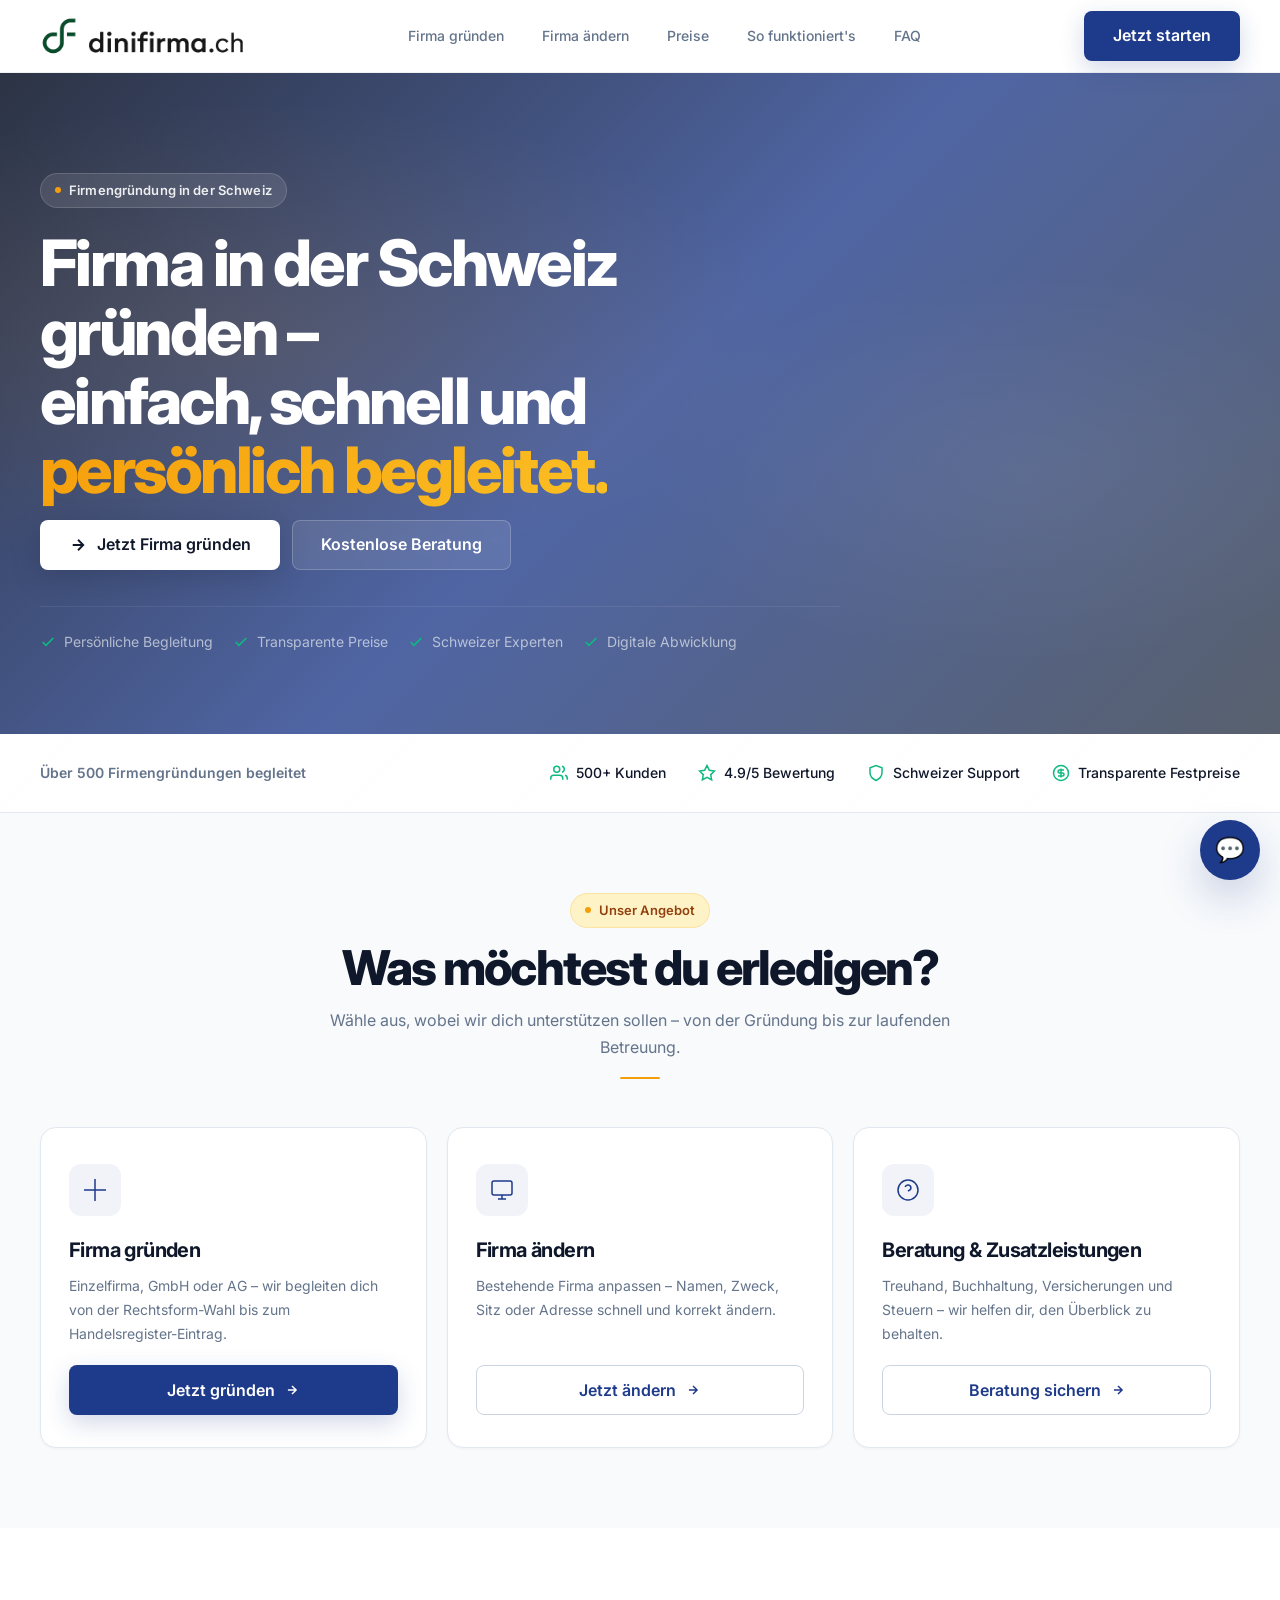
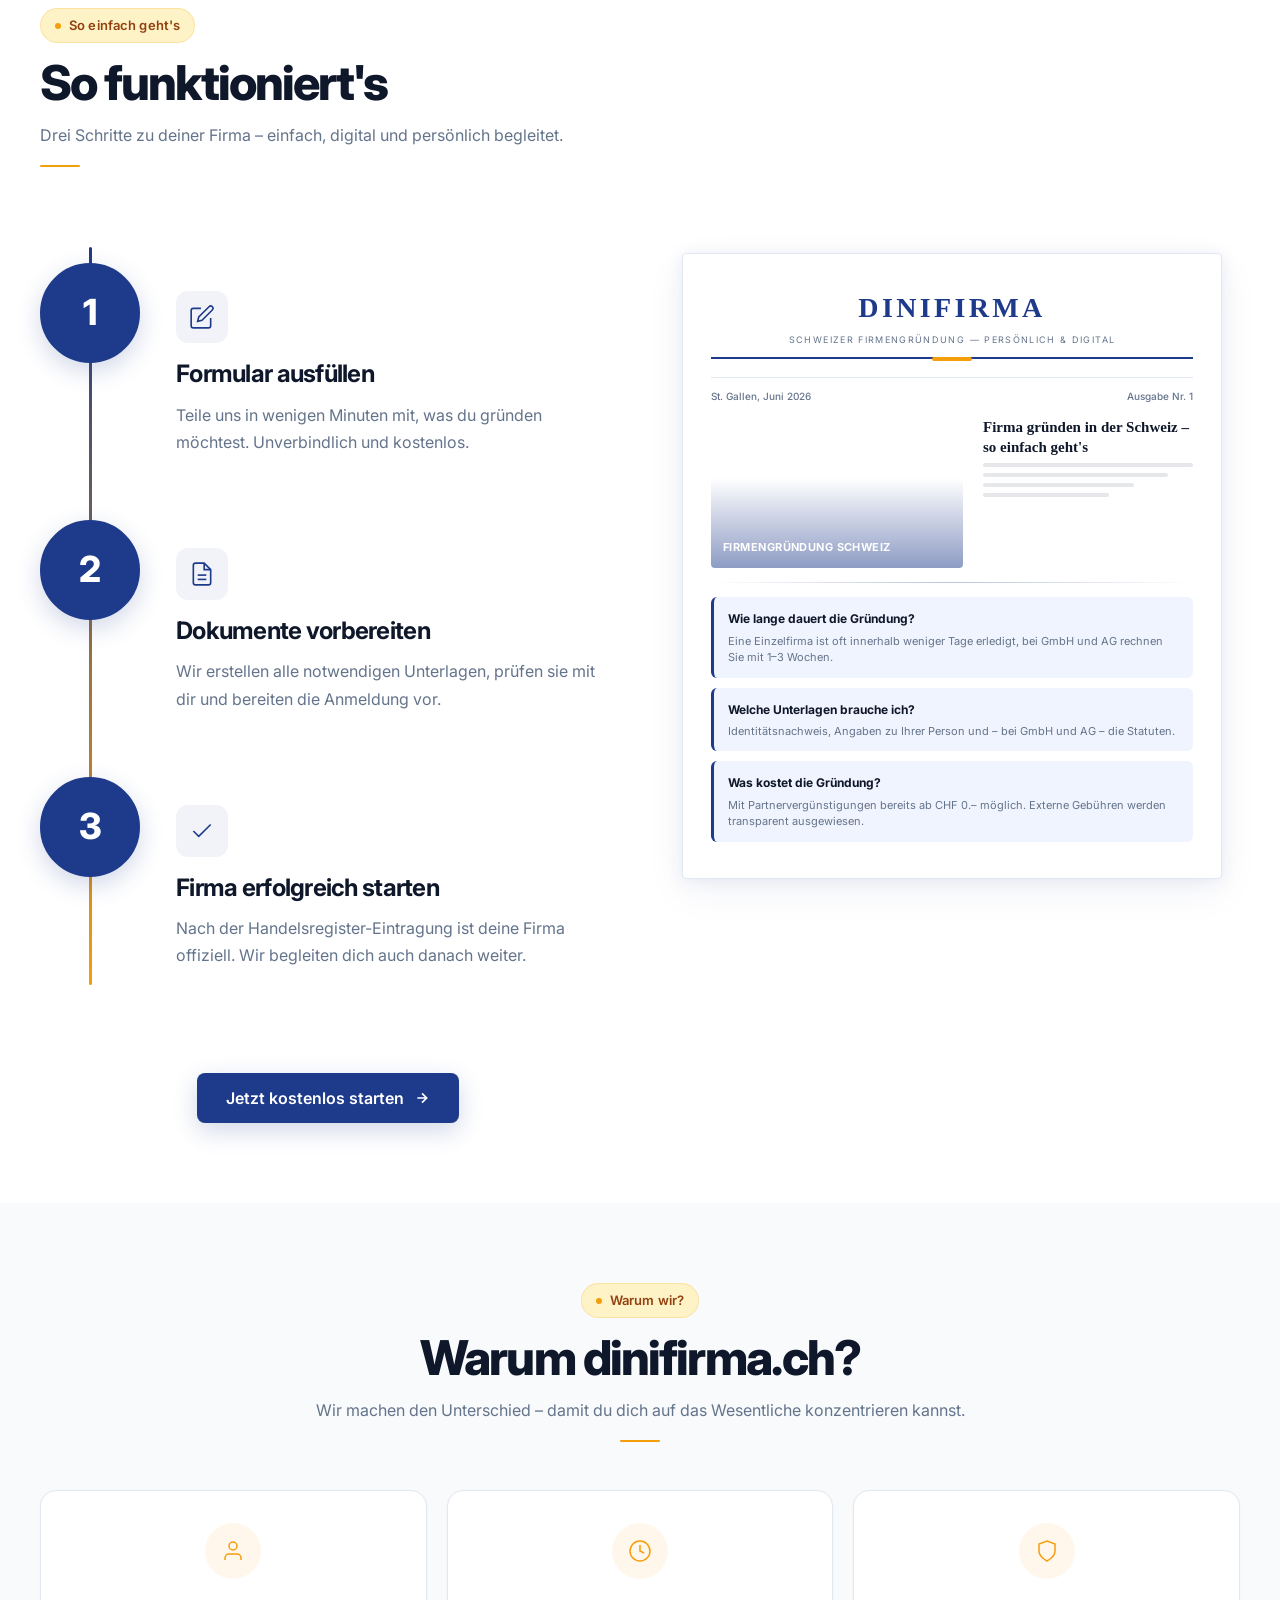
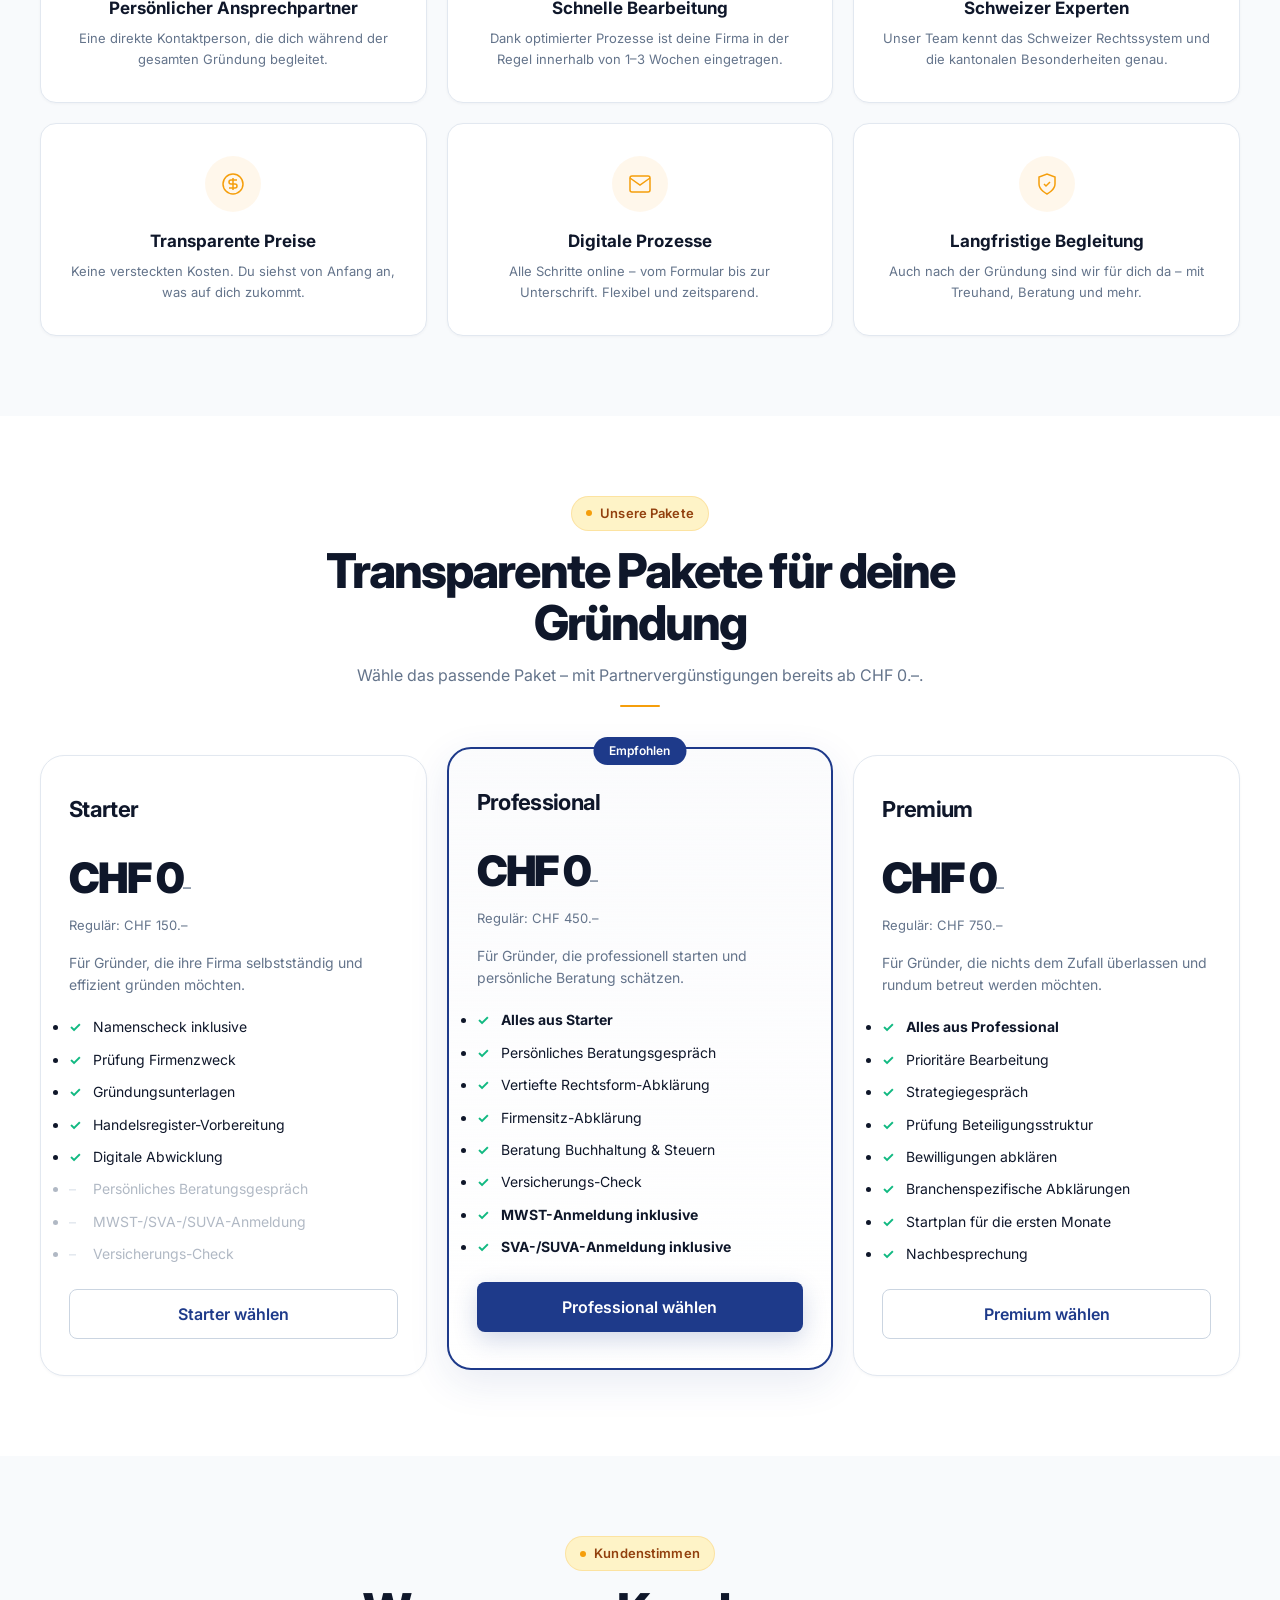
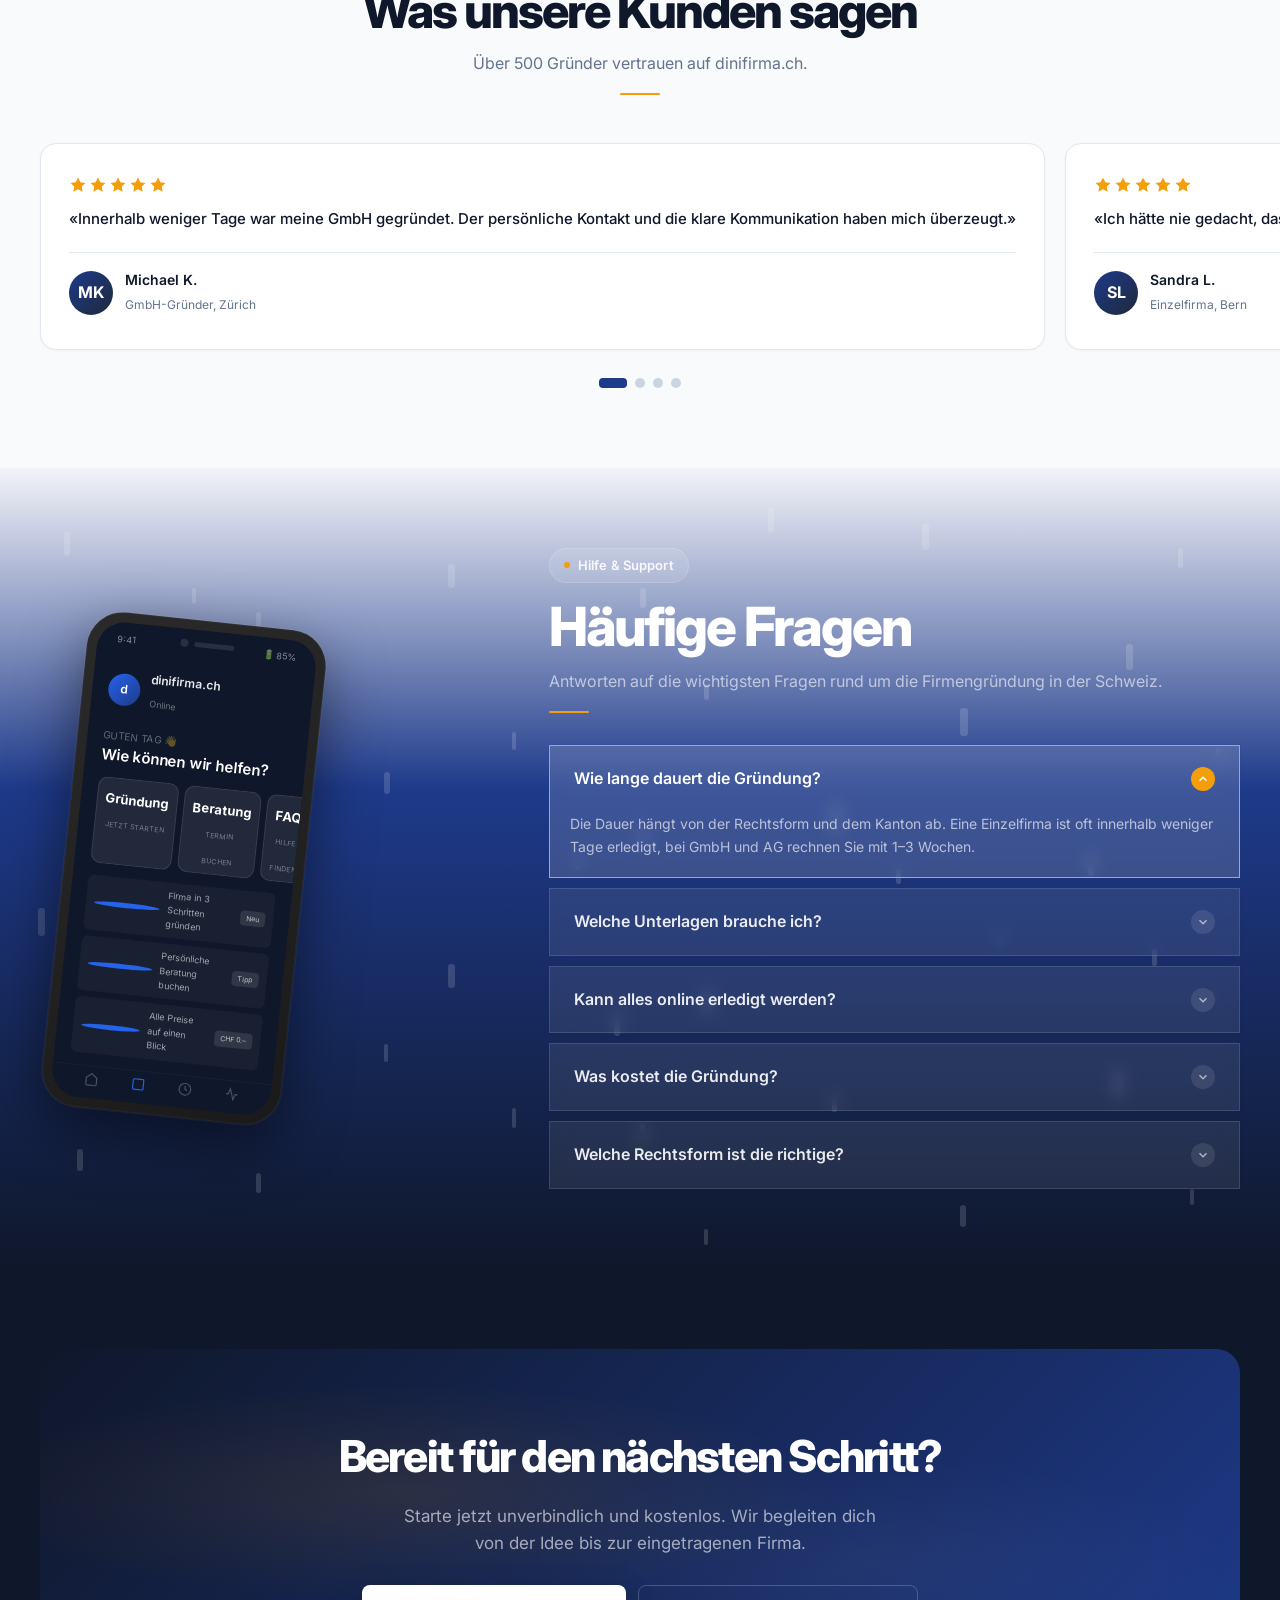
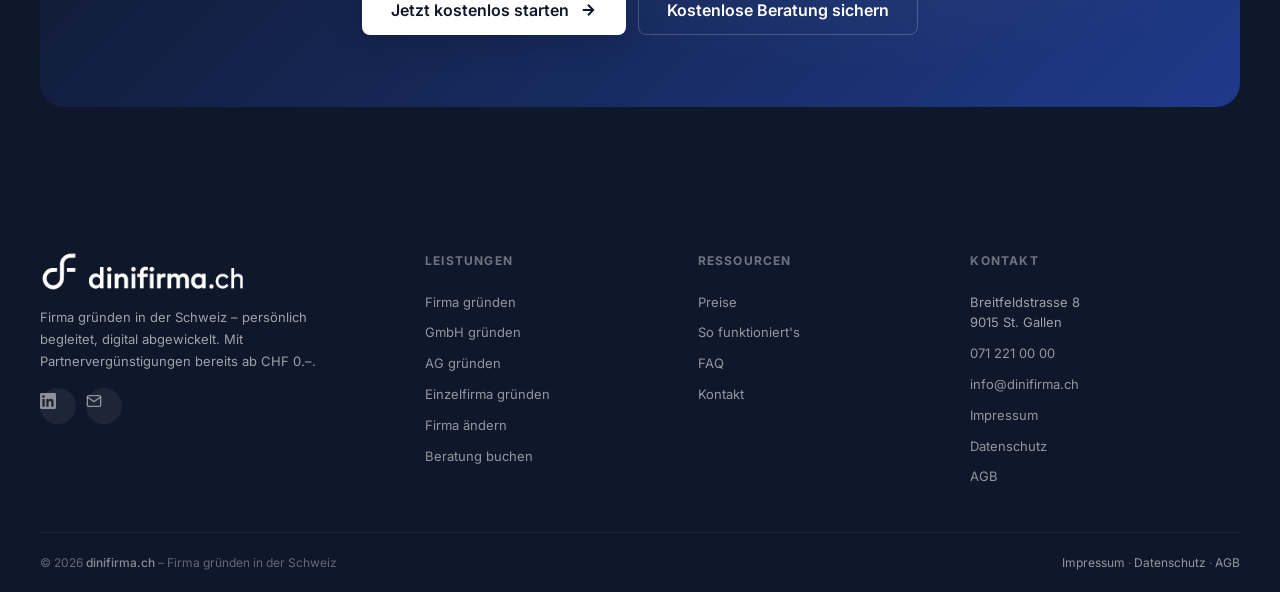
==== commit e8a85432: "Nova verzija stranice" ====
--- a/index.html
+++ b/index.html
@@ -2,22 +2,57 @@
 <html lang="de-CH">
 <head>
   <meta charset="UTF-8"><meta name="viewport" content="width=device-width,initial-scale=1.0">
-  <title>dinifirma.ch – Deini Firma. Einfach gegründet.</title>
-  <meta name="description" content="Firma gründen in der Schweiz: klar, persönlich und digital begleitet. Mit Partnervergünstigungen bereits ab CHF 0.–.">
+  <title>Firma gründen Schweiz | GmbH, AG & Einzelunternehmen | dinifirma.ch</title>
+  <meta name="description" content="Firma in der Schweiz gründen. Persönliche Beratung, transparente Preise und digitale Abwicklung. Jetzt kostenlos starten.">
+  <meta name="robots" content="index, follow">
+  <link rel="canonical" href="https://dinifirma.ch/">
+  <meta property="og:title" content="Firma gründen Schweiz | Persönlich begleitet & digital | dinifirma.ch">
+  <meta property="og:description" content="Firma in der Schweiz gründen. Persönliche Beratung, transparente Preise und digitale Abwicklung. Jetzt kostenlos starten.">
+  <meta property="og:type" content="website">
+  <meta property="og:url" content="https://dinifirma.ch/">
+  <meta property="og:locale" content="de_CH">
   <link rel="icon" type="image/png" sizes="32x32" href="assets/favicon-32.png">
   <link rel="apple-touch-icon" href="assets/favicon-180.png">
+  <link rel="preconnect" href="https://fonts.googleapis.com">
+  <link rel="preconnect" href="https://fonts.gstatic.com" crossorigin>
+  <link href="https://fonts.googleapis.com/css2?family=Inter:wght@300;400;500;600;700;800;900&display=swap" rel="stylesheet">
   <link rel="stylesheet" href="styles.css">
+  <script type="application/ld+json">
+  {
+    "@context": "https://schema.org",
+    "@type": "LocalBusiness",
+    "name": "dinifirma.ch",
+    "url": "https://dinifirma.ch/",
+    "telephone": "+41 71 221 00 00",
+    "email": "info@dinifirma.ch",
+    "address": {
+      "@type": "PostalAddress",
+      "addressLocality": "St. Gallen",
+      "addressCountry": "CH"
+    },
+    "priceRange": "CHF 0.– – CHF 1'490.–",
+    "image": "https://dinifirma.ch/assets/dinifirma-wordmark.png",
+    "description": "Firmengründung in der Schweiz – persönlich begleitet, digital abgewickelt.",
+    "aggregateRating": {
+      "@type": "AggregateRating",
+      "ratingValue": "4.9",
+      "bestRating": "5",
+      "ratingCount": "500"
+    }
+  }
+  </script>
 </head>
 <body>
+
 <header class="site-header">
   <div class="container inner">
-    <a class="logo" href="index.html" aria-label="dinifirma.ch"><img class="logo-wordmark" src="assets/dinifirma-wordmark.png" alt="dinifirma.ch"></a>
+    <a class="logo" href="index.html" aria-label="dinifirma.ch"><img class="logo-wordmark" src="assets/dinifirma-wordmark.png" alt="dinifirma.ch" width="205" height="32"></a>
     <nav class="nav-links">
       <a href="funnel-1-vorhaben.html">Firma gründen</a>
       <a href="firma-aendern.html">Firma ändern</a>
       <a href="preise.html">Preise</a>
-      <a href="#ablauf">So funktioniert’s</a>
-      <a href="#faq">Fragen</a>
+      <a href="#ablauf">So funktioniert's</a>
+      <a href="#faq">FAQ</a>
     </nav>
     <a class="btn btn-primary header-cta" href="funnel-1-vorhaben.html">Jetzt starten</a>
     <button class="hamburger" id="hamburger" aria-label="Menü öffnen" aria-expanded="false">
@@ -35,8 +70,8 @@
       <li><a href="firma-aendern.html" data-mobile-close>Firma ändern</a></li>
       <li><a href="preise.html" data-mobile-close>Preise</a></li>
       <li><a href="#ablauf" data-mobile-close>So funktioniert's</a></li>
-      <li><a href="#faq" data-mobile-close>Fragen</a></li>
-      <li><a href="#contact" data-mobile-close>Kontakt</a></li>
+      <li><a href="#faq" data-mobile-close>FAQ</a></li>
+      <li><a href="#kontakt" data-mobile-close>Kontakt</a></li>
     </ul>
     <a class="btn btn-primary btn-block" href="funnel-1-vorhaben.html" data-mobile-close>Jetzt starten</a>
   </div>
@@ -44,378 +79,576 @@
 
 <main>
 <section class="hero">
-  <div class="hero-video-wrap">
-    <video class="hero-video" autoplay muted loop playsinline poster="assets/hero-poster.jpg">
-      <source src="assets/hero-bg.mp4" type="video/mp4">
-    </video>
-    <div class="hero-overlay"></div>
-  </div>
-  <div class="container hero-grid">
+  <div class="container">
     <div class="hero-content">
-      <span class="badge"><span class="dot"></span>Firmengründung in der Schweiz</span>
-      <h1>Deine Firma.<br>Dein Start.<br><span class="hero-accent">Wir erledigen den Rest.</span></h1>
-      <p>Gründe deine Firma einfach, persönlich begleitet und bereits ab CHF 0.–. Damit du dich von Anfang an auf dein Geschäft konzentrieren kannst.</p>
-
-      <div class="hero-actions" style="margin-top:24px">
-        <a class="btn btn-primary" href="funnel-1-vorhaben.html">Jetzt Firma gründen</a>
-        <a class="btn btn-secondary" href="termin.html">Kostenlose Beratung</a>
-      </div>
-      <div class="small">✓ Unverbindlich starten &nbsp; · &nbsp; Klare Kostenübersicht &nbsp; · &nbsp; Persönliche Begleitung</div>
-    </div>
-  </div>
-</section>
-
-<section class="section section-soft" id="wege">
-  <div class="container">
-    <div class="section-head">
-      <span class="badge">Deine Optionen</span>
-      <h2>Was möchtest du<br>erledigen?</h2>
-      <p>Drei Wege. Ein Ziel: dein Erfolg.</p>
-    </div>
-
-    <div class="wege-grid">
-      <article class="wege-card">
-        <div class="wege-card__icon">
+      <span class="badge"><span class="badge-dot"></span>Firmengründung in der Schweiz</span>
+      <h1>Firma in der Schweiz gründen –<br>einfach, schnell und <span class="hero-accent">persönlich begleitet.</span></h1>
+
+      <div class="hero-actions">
+        <a class="btn btn-accent" href="funnel-1-vorhaben.html">
+          <svg width="18" height="18" viewBox="0 0 24 24" fill="none" stroke="currentColor" stroke-width="2.5"><path d="M5 12h14M12 5l7 7-7 7"/></svg>
+          Jetzt Firma gründen
+        </a>
+        <a class="btn btn-light" href="termin.html">Kostenlose Beratung</a>
+      </div>
+      <div class="hero-trust">
+        <span><svg viewBox="0 0 24 24" fill="none" stroke="currentColor" stroke-width="2.5"><polyline points="20 6 9 17 4 12"/></svg>Persönliche Begleitung</span>
+        <span><svg viewBox="0 0 24 24" fill="none" stroke="currentColor" stroke-width="2.5"><polyline points="20 6 9 17 4 12"/></svg>Transparente Preise</span>
+        <span><svg viewBox="0 0 24 24" fill="none" stroke="currentColor" stroke-width="2.5"><polyline points="20 6 9 17 4 12"/></svg>Schweizer Experten</span>
+        <span><svg viewBox="0 0 24 24" fill="none" stroke="currentColor" stroke-width="2.5"><polyline points="20 6 9 17 4 12"/></svg>Digitale Abwicklung</span>
+      </div>
+    </div>
+  </div>
+</section>
+
+<section class="trust-bar">
+  <div class="container">
+    <div class="trust-bar__label">Über 500 Firmengründungen begleitet</div>
+    <div class="trust-bar__items">
+      <span class="trust-bar__item"><svg viewBox="0 0 24 24" fill="none" stroke="currentColor" stroke-width="2"><path d="M17 21v-2a4 4 0 00-4-4H5a4 4 0 00-4 4v2"/><circle cx="9" cy="7" r="4"/><path d="M23 21v-2a4 4 0 00-3-3.87"/><path d="M16 3.13a4 4 0 010 7.75"/></svg>500+ Kunden</span>
+      <span class="trust-bar__item"><svg viewBox="0 0 24 24" fill="none" stroke="currentColor" stroke-width="2"><polygon points="12 2 15.09 8.26 22 9.27 17 14.14 18.18 21.02 12 17.77 5.82 21.02 7 14.14 2 9.27 8.91 8.26 12 2"/></svg>4.9/5 Bewertung</span>
+      <span class="trust-bar__item"><svg viewBox="0 0 24 24" fill="none" stroke="currentColor" stroke-width="2"><path d="M12 22s8-4 8-10V5l-8-3-8 3v7c0 6 8 10 8 10z"/></svg>Schweizer Support</span>
+      <span class="trust-bar__item"><svg viewBox="0 0 24 24" fill="none" stroke="currentColor" stroke-width="2"><circle cx="12" cy="12" r="10"/><path d="M16 8h-6a2 2 0 100 4h4a2 2 0 110 4H8"/><path d="M12 18V6"/></svg>Transparente Festpreise</span>
+    </div>
+  </div>
+</section>
+
+<section class="section section-soft" id="services">
+  <div class="container">
+    <div class="section-head fade-in">
+      <span class="badge"><span class="badge-dot"></span>Unser Angebot</span>
+      <h2>Was möchtest du erledigen?</h2>
+      <p>Wähle aus, wobei wir dich unterstützen sollen – von der Gründung bis zur laufenden Betreuung.</p>
+    </div>
+    <div class="services-grid">
+      <article class="service-card fade-in">
+        <div class="service-card__icon">
           <svg viewBox="0 0 24 24" fill="none" stroke="currentColor" stroke-width="1.5"><path d="M12 1v22M1 12h22"/></svg>
         </div>
         <h3>Firma gründen</h3>
-        <p>Einzelfirma, GmbH oder AG — wir führen dich durch den gesamten Prozess.</p>
-        <ul class="wege-list">
-          <li>Passende Rechtsform</li>
-          <li>Firmendaten erfassen</li>
+        <p>Einzelfirma, GmbH oder AG – wir begleiten dich von der Rechtsform-Wahl bis zum Handelsregister-Eintrag.</p>
+        <a class="btn btn-primary" href="funnel-1-vorhaben.html">Jetzt gründen <svg width="14" height="14" viewBox="0 0 24 24" fill="none" stroke="currentColor" stroke-width="2.5"><path d="M5 12h14M12 5l7 7-7 7"/></svg></a>
+      </article>
+      <article class="service-card fade-in">
+        <div class="service-card__icon">
+          <svg viewBox="0 0 24 24" fill="none" stroke="currentColor" stroke-width="1.5"><rect x="2" y="3" width="20" height="14" rx="2"/><line x1="8" y1="21" x2="16" y2="21"/><line x1="12" y1="17" x2="12" y2="21"/></svg>
+        </div>
+        <h3>Firma ändern</h3>
+        <p>Bestehende Firma anpassen – Namen, Zweck, Sitz oder Adresse schnell und korrekt ändern.</p>
+        <a class="btn btn-outline" href="firma-aendern.html">Jetzt ändern <svg width="14" height="14" viewBox="0 0 24 24" fill="none" stroke="currentColor" stroke-width="2.5"><path d="M5 12h14M12 5l7 7-7 7"/></svg></a>
+      </article>
+      <article class="service-card fade-in">
+        <div class="service-card__icon">
+          <svg viewBox="0 0 24 24" fill="none" stroke="currentColor" stroke-width="1.5"><circle cx="12" cy="12" r="10"/><path d="M9.09 9a3 3 0 015.83 1c0 2-3 3-3 3"/><line x1="12" y1="17" x2="12.01" y2="17"/></svg>
+        </div>
+        <h3>Beratung &amp; Zusatzleistungen</h3>
+        <p>Treuhand, Buchhaltung, Versicherungen und Steuern – wir helfen dir, den Überblick zu behalten.</p>
+        <a class="btn btn-outline" href="termin.html">Beratung sichern <svg width="14" height="14" viewBox="0 0 24 24" fill="none" stroke="currentColor" stroke-width="2.5"><path d="M5 12h14M12 5l7 7-7 7"/></svg></a>
+      </article>
+    </div>
+  </div>
+</section>
+
+<section class="section" id="ablauf">
+  <div class="container">
+    <div class="ablauf-split">
+      <div class="ablauf-left">
+        <div class="section-head fade-in">
+          <span class="badge"><span class="badge-dot"></span>So einfach geht's</span>
+          <h2>So funktioniert's</h2>
+          <p>Drei Schritte zu deiner Firma – einfach, digital und persönlich begleitet.</p>
+        </div>
+        <div class="timeline">
+          <div class="timeline-step fade-in">
+            <div class="timeline-step__num">1</div>
+            <div class="timeline-step__content">
+              <div class="timeline-step__icon">
+                <svg viewBox="0 0 24 24" fill="none" stroke="currentColor" stroke-width="1.5"><path d="M11 4H4a2 2 0 00-2 2v14a2 2 0 002 2h14a2 2 0 002-2v-7"/><path d="M18.5 2.5a2.121 2.121 0 013 3L12 15l-4 1 1-4 9.5-9.5z"/></svg>
+              </div>
+              <h3>Formular ausfüllen</h3>
+              <p>Teile uns in wenigen Minuten mit, was du gründen möchtest. Unverbindlich und kostenlos.</p>
+            </div>
+          </div>
+          <div class="timeline-step fade-in">
+            <div class="timeline-step__num">2</div>
+            <div class="timeline-step__content">
+              <div class="timeline-step__icon">
+                <svg viewBox="0 0 24 24" fill="none" stroke="currentColor" stroke-width="1.5"><path d="M14 2H6a2 2 0 00-2 2v16a2 2 0 002 2h12a2 2 0 002-2V8z"/><polyline points="14 2 14 8 20 8"/><line x1="16" y1="13" x2="8" y2="13"/><line x1="16" y1="17" x2="8" y2="17"/></svg>
+              </div>
+              <h3>Dokumente vorbereiten</h3>
+              <p>Wir erstellen alle notwendigen Unterlagen, prüfen sie mit dir und bereiten die Anmeldung vor.</p>
+            </div>
+          </div>
+          <div class="timeline-step fade-in">
+            <div class="timeline-step__num">3</div>
+            <div class="timeline-step__content">
+              <div class="timeline-step__icon">
+                <svg viewBox="0 0 24 24" fill="none" stroke="currentColor" stroke-width="1.5"><polyline points="20 6 9 17 4 12"/></svg>
+              </div>
+              <h3>Firma erfolgreich starten</h3>
+              <p>Nach der Handelsregister-Eintragung ist deine Firma offiziell. Wir begleiten dich auch danach weiter.</p>
+            </div>
+          </div>
+        </div>
+        <div class="center fade-in" style="margin-top:40px">
+          <a class="btn btn-primary" href="funnel-1-vorhaben.html">Jetzt kostenlos starten <svg width="16" height="16" viewBox="0 0 24 24" fill="none" stroke="currentColor" stroke-width="2.5"><path d="M5 12h14M12 5l7 7-7 7"/></svg></a>
+        </div>
+      </div>
+      <div class="ablauf-right fade-in">
+        <div class="news-mockup">
+          <div class="news-masthead">
+            <h3>dinifirma</h3>
+            <span>Schweizer Firmengründung — Persönlich & Digital</span>
+          </div>
+          <div class="news-date">
+            <span>St. Gallen, Juni 2026</span>
+            <span>Ausgabe Nr. 1</span>
+          </div>
+          <div class="news-main">
+            <div class="news-image"><span>Firmengründung Schweiz</span></div>
+            <div class="news-article">
+              <h4>Firma gründen in der Schweiz – so einfach geht's</h4>
+              <div class="nl"></div>
+              <div class="nl"></div>
+              <div class="nl"></div>
+              <div class="nl"></div>
+            </div>
+          </div>
+          <div class="news-divider"></div>
+          <div class="news-qa">
+            <div class="news-qa-item">
+              <strong>Wie lange dauert die Gründung?</strong>
+              <p>Eine Einzelfirma ist oft innerhalb weniger Tage erledigt, bei GmbH und AG rechnen Sie mit 1–3 Wochen.</p>
+            </div>
+            <div class="news-qa-item">
+              <strong>Welche Unterlagen brauche ich?</strong>
+              <p>Identitätsnachweis, Angaben zu Ihrer Person und – bei GmbH und AG – die Statuten.</p>
+            </div>
+            <div class="news-qa-item">
+              <strong>Was kostet die Gründung?</strong>
+              <p>Mit Partnervergünstigungen bereits ab CHF 0.– möglich. Externe Gebühren werden transparent ausgewiesen.</p>
+            </div>
+          </div>
+        </div>
+      </div>
+    </div>
+  </div>
+</section>
+
+<section class="section section-soft" id="benefits">
+  <div class="container">
+    <div class="section-head fade-in">
+      <span class="badge"><span class="badge-dot"></span>Warum wir?</span>
+      <h2>Warum dinifirma.ch?</h2>
+      <p>Wir machen den Unterschied – damit du dich auf das Wesentliche konzentrieren kannst.</p>
+    </div>
+    <div class="benefits-grid">
+      <div class="benefit-card fade-in">
+        <div class="benefit-card__icon">
+          <svg viewBox="0 0 24 24" fill="none" stroke="currentColor" stroke-width="1.5"><path d="M20 21v-2a4 4 0 00-4-4H8a4 4 0 00-4 4v2"/><circle cx="12" cy="7" r="4"/></svg>
+        </div>
+        <h3>Persönlicher Ansprechpartner</h3>
+        <p>Eine direkte Kontaktperson, die dich während der gesamten Gründung begleitet.</p>
+      </div>
+      <div class="benefit-card fade-in">
+        <div class="benefit-card__icon">
+          <svg viewBox="0 0 24 24" fill="none" stroke="currentColor" stroke-width="1.5"><circle cx="12" cy="12" r="10"/><polyline points="12 6 12 12 16 14"/></svg>
+        </div>
+        <h3>Schnelle Bearbeitung</h3>
+        <p>Dank optimierter Prozesse ist deine Firma in der Regel innerhalb von 1–3 Wochen eingetragen.</p>
+      </div>
+      <div class="benefit-card fade-in">
+        <div class="benefit-card__icon">
+          <svg viewBox="0 0 24 24" fill="none" stroke="currentColor" stroke-width="1.5"><path d="M12 22s8-4 8-10V5l-8-3-8 3v7c0 6 8 10 8 10z"/></svg>
+        </div>
+        <h3>Schweizer Experten</h3>
+        <p>Unser Team kennt das Schweizer Rechtssystem und die kantonalen Besonderheiten genau.</p>
+      </div>
+      <div class="benefit-card fade-in">
+        <div class="benefit-card__icon">
+          <svg viewBox="0 0 24 24" fill="none" stroke="currentColor" stroke-width="1.5"><circle cx="12" cy="12" r="10"/><path d="M16 8h-6a2 2 0 100 4h4a2 2 0 110 4H8"/><path d="M12 18V6"/></svg>
+        </div>
+        <h3>Transparente Preise</h3>
+        <p>Keine versteckten Kosten. Du siehst von Anfang an, was auf dich zukommt.</p>
+      </div>
+      <div class="benefit-card fade-in">
+        <div class="benefit-card__icon">
+          <svg viewBox="0 0 24 24" fill="none" stroke="currentColor" stroke-width="1.5"><path d="M4 4h16c1.1 0 2 .9 2 2v12c0 1.1-.9 2-2 2H4c-1.1 0-2-.9-2-2V6c0-1.1.9-2 2-2z"/><polyline points="22 6 12 13 2 6"/></svg>
+        </div>
+        <h3>Digitale Prozesse</h3>
+        <p>Alle Schritte online – vom Formular bis zur Unterschrift. Flexibel und zeitsparend.</p>
+      </div>
+      <div class="benefit-card fade-in">
+        <div class="benefit-card__icon">
+          <svg viewBox="0 0 24 24" fill="none" stroke="currentColor" stroke-width="1.5"><path d="M12 22s8-4 8-10V5l-8-3-8 3v7c0 6 8 10 8 10z"/><path d="M9 12l2 2 4-4"/></svg>
+        </div>
+        <h3>Langfristige Begleitung</h3>
+        <p>Auch nach der Gründung sind wir für dich da – mit Treuhand, Beratung und mehr.</p>
+      </div>
+    </div>
+  </div>
+</section>
+
+<section class="section" id="preise">
+  <div class="container">
+    <div class="section-head fade-in">
+      <span class="badge"><span class="badge-dot"></span>Unsere Pakete</span>
+      <h2>Transparente Pakete für deine Gründung</h2>
+      <p>Wähle das passende Paket – mit Partnervergünstigungen bereits ab CHF 0.–.</p>
+    </div>
+    <div class="pricing-grid">
+      <article class="pricing-card fade-in">
+        <h3>Starter</h3>
+        <div class="price">CHF 0<span>–</span></div>
+        <div class="price-from">Regulär: CHF 150.–</div>
+        <p class="desc">Für Gründer, die ihre Firma selbstständig und effizient gründen möchten.</p>
+        <ul class="pricing-features">
+          <li>Namenscheck inklusive</li>
+          <li>Prüfung Firmenzweck</li>
           <li>Gründungsunterlagen</li>
+          <li>Handelsregister-Vorbereitung</li>
+          <li>Digitale Abwicklung</li>
+          <li class="na">Persönliches Beratungsgespräch</li>
+          <li class="na">MWST-/SVA-/SUVA-Anmeldung</li>
+          <li class="na">Versicherungs-Check</li>
         </ul>
-        <a class="btn btn-secondary btn-block" href="funnel-1-vorhaben.html">Start</a>
+        <a class="btn btn-outline btn-block" href="funnel-1-vorhaben.html?package=Basic">Starter wählen</a>
       </article>
-
-      <article class="wege-card wege-card--gold">
-        <span class="wege-card__tag">Empfohlen</span>
-        <div class="wege-card__icon">
-          <svg viewBox="0 0 24 24" fill="none" stroke="currentColor" stroke-width="1.5"><path d="M12 22s8-4 8-10V5l-8-3-8 3v7c0 6 8 10 8 10z"/></svg>
-        </div>
-        <h3>Gründen + Vorteile</h3>
-        <p>Firma starten und gratis Partner-Angebote sichern – bereits ab CHF 0.–.</p>
-        <ul class="wege-list">
-          <li>Gründung ab CHF 0.–</li>
-          <li>3 Monate Treuhand gratis</li>
-          <li>3 Monate Buchhaltungs-App</li>
-          <li>Kostenlose Erstberatung</li>
+      <article class="pricing-card featured fade-in">
+        <span class="pricing-card__tag">Empfohlen</span>
+        <h3>Professional</h3>
+        <div class="price">CHF 0<span>–</span></div>
+        <div class="price-from">Regulär: CHF 450.–</div>
+        <p class="desc">Für Gründer, die professionell starten und persönliche Beratung schätzen.</p>
+        <ul class="pricing-features">
+          <li><b>Alles aus Starter</b></li>
+          <li>Persönliches Beratungsgespräch</li>
+          <li>Vertiefte Rechtsform-Abklärung</li>
+          <li>Firmensitz-Abklärung</li>
+          <li>Beratung Buchhaltung & Steuern</li>
+          <li>Versicherungs-Check</li>
+          <li><b>MWST-Anmeldung inklusive</b></li>
+          <li><b>SVA-/SUVA-Anmeldung inklusive</b></li>
         </ul>
-        <a class="btn btn-primary btn-block" href="funnel-1-vorhaben.html">Vorteile sichern</a>
+        <a class="btn btn-primary btn-block" href="funnel-1-vorhaben.html?package=Pro">Professional wählen</a>
       </article>
-
-      <article class="wege-card">
-        <div class="wege-card__icon">
-          <svg viewBox="0 0 24 24" fill="none" stroke="currentColor" stroke-width="1.5"><rect x="2" y="3" width="20" height="14" rx="2"/><line x1="8" y1="21" x2="16" y2="21"/><line x1="12" y1="17" x2="12" y2="21"/></svg>
-        </div>
-        <h3>Firma ändern</h3>
-        <p>Bestehende Firma anpassen – Name, Zweck oder Sitz schnell und korrekt.</p>
-        <ul class="wege-list">
-          <li>Firmenname ändern</li>
-          <li>Firmenzweck erweitern</li>
-          <li>Sitz oder Adresse</li>
+      <article class="pricing-card fade-in">
+        <h3>Premium</h3>
+        <div class="price">CHF 0<span>–</span></div>
+        <div class="price-from">Regulär: CHF 750.–</div>
+        <p class="desc">Für Gründer, die nichts dem Zufall überlassen und rundum betreut werden möchten.</p>
+        <ul class="pricing-features">
+          <li><b>Alles aus Professional</b></li>
+          <li>Prioritäre Bearbeitung</li>
+          <li>Strategiegespräch</li>
+          <li>Prüfung Beteiligungsstruktur</li>
+          <li>Bewilligungen abklären</li>
+          <li>Branchenspezifische Abklärungen</li>
+          <li>Startplan für die ersten Monate</li>
+          <li>Nachbesprechung</li>
         </ul>
-        <a class="btn btn-secondary btn-block" href="firma-aendern.html">Ändern</a>
+        <a class="btn btn-outline btn-block" href="funnel-1-vorhaben.html?package=Premium">Premium wählen</a>
       </article>
     </div>
   </div>
 </section>
 
-<section class="section section-dots-reveal">
-  <div class="dots-reveal-bg" aria-hidden="true"></div>
-  <div class="container">
-    <div class="section-head">
-      <span class="badge">Mehr als gründen</span>
-      <h2>Mehr als eine<br>Firmengründung.</h2>
-      <p>Eine Firma zu gründen ist nur der erste Schritt. Danach kommen Buchhaltung, Versicherungen, Rechnungen, Steuern und viele offene Fragen. Wir begleiten dich durch alles.</p>
-    </div>
-    <div style="text-align:center">
-      <div class="section-head__icons">
-        <div class="icon-circle"><svg viewBox="0 0 24 24" fill="none" stroke="currentColor" stroke-width="1.5"><path d="M12 22s8-4 8-10V5l-8-3-8 3v7c0 6 8 10 8 10z"/></svg></div>
-        <div class="icon-circle"><svg viewBox="0 0 24 24" fill="none" stroke="currentColor" stroke-width="1.5"><rect x="2" y="3" width="20" height="14" rx="2"/><line x1="8" y1="21" x2="16" y2="21"/><line x1="12" y1="17" x2="12" y2="21"/></svg></div>
-        <div class="icon-circle"><svg viewBox="0 0 24 24" fill="none" stroke="currentColor" stroke-width="1.5"><path d="M20 21v-2a4 4 0 00-4-4H8a4 4 0 00-4 4v2"/><circle cx="12" cy="7" r="4"/></svg></div>
-      </div>
-      <a class="btn btn-primary" href="funnel-1-vorhaben.html">Jetzt Firma gründen</a>
-    </div>
-  </div>
-</section>
-
-<section class="section section--dots">
-  <div class="container">
-    <div class="section-head"><h2>Alles, was du für deinen Start brauchst.</h2></div>
-    <div class="feature-grid">
-      <div class="feature-card"><div class="icon"><svg viewBox="0 0 24 24" fill="none" stroke="currentColor" stroke-width="1.5"><path d="M3 9l9-7 9 7v11a2 2 0 01-2 2H5a2 2 0 01-2-2z"/><polyline points="9 22 9 12 15 12 15 22"/></svg></div><strong>Firmengründung</strong><span>Von der Wahl der Rechtsform bis zum Handelsregistereintrag.</span></div>
-      <div class="feature-card"><div class="icon"><svg viewBox="0 0 24 24" fill="none" stroke="currentColor" stroke-width="1.5"><path d="M20 21v-2a4 4 0 00-4-4H8a4 4 0 00-4 4v2"/><circle cx="12" cy="7" r="4"/></svg></div><strong>Persönliche Beratung</strong><span>Eine direkte Ansprechperson für deine offenen Fragen.</span></div>
-      <div class="feature-card"><div class="icon"><svg viewBox="0 0 24 24" fill="none" stroke="currentColor" stroke-width="1.5"><rect x="2" y="3" width="20" height="14" rx="2"/><line x1="8" y1="21" x2="16" y2="21"/><line x1="12" y1="17" x2="12" y2="21"/></svg></div><strong>Buchhaltung</strong><span>Nutze deine Buchhaltungs-App während der ersten drei Monate kostenlos.</span></div>
-      <div class="feature-card"><div class="icon"><svg viewBox="0 0 24 24" fill="none" stroke="currentColor" stroke-width="1.5"><path d="M12 22s8-4 8-10V5l-8-3-8 3v7c0 6 8 10 8 10z"/></svg></div><strong>Treuhand-Unterstützung</strong><span>Wir begleiten dich während der ersten drei Monate kostenlos.</span></div>
-      <div class="feature-card"><div class="icon"><svg viewBox="0 0 24 24" fill="none" stroke="currentColor" stroke-width="1.5"><path d="M9 12l2 2 4-4"/><path d="M12 22c5.523 0 10-4.477 10-10S17.523 2 12 2 2 6.477 2 12s4.477 10 10 10z"/></svg></div><strong>Versicherungs-Check</strong><span>Wir zeigen dir verständlich, welche Absicherungen sinnvoll sind.</span></div>
-      <div class="feature-card"><div class="icon"><svg viewBox="0 0 24 24" fill="none" stroke="currentColor" stroke-width="1.5"><path d="M9 11l3 3L22 4"/><path d="M21 12v7a2 2 0 01-2 2H5a2 2 0 01-2-2V5a2 2 0 012-2h11"/></svg></div><strong>Gründer-Checkliste</strong><span>Eine klare Übersicht, damit du keine wichtigen Schritte vergisst.</span></div>
-    </div>
-    <div class="center" style="margin-top:22px"><a class="btn btn-primary" href="funnel-1-vorhaben.html">Meine Firma jetzt starten</a></div>
-  </div>
-</section>
-
-
-
-<section class="section section-soft" id="ablauf">
-  <div class="container">
-    <div class="section-head"><h2>In drei Schritten zu deiner Firma.</h2></div>
-    <div class="process-accordion">
-      <div class="process-acc__item">
-        <button class="process-acc__trigger" aria-expanded="false">
-          <span class="process-acc__no">1</span>
-          <span class="process-acc__title">Kurz auswählen</span>
-          <svg class="process-acc__chevron" viewBox="0 0 24 24" fill="none" stroke="currentColor" stroke-width="2" width="20" height="20"><path d="M6 9l6 6 6-6"/></svg>
-        </button>
-        <div class="process-acc__content">
-          <p>Sag uns, was du vorhast und welche Unterstützung du brauchst. Danach wissen wir, welches Paket und welche Partnerangebote für dich infrage kommen.</p>
-        </div>
-      </div>
-      <div class="process-acc__item">
-        <button class="process-acc__trigger" aria-expanded="false">
-          <span class="process-acc__no">2</span>
-          <span class="process-acc__title">Persönlich besprechen</span>
-          <svg class="process-acc__chevron" viewBox="0 0 24 24" fill="none" stroke="currentColor" stroke-width="2" width="20" height="20"><path d="M6 9l6 6 6-6"/></svg>
-        </button>
-        <div class="process-acc__content">
-          <p>Unsere Experten prüfen deine Angaben und klären offene Fragen mit dir – per Telefon, Teams oder vor Ort. So stellen wir sicher, dass alles passt.</p>
-        </div>
-      </div>
-      <div class="process-acc__item">
-        <button class="process-acc__trigger" aria-expanded="false">
-          <span class="process-acc__no">3</span>
-          <span class="process-acc__title">Firma gründen und starten</span>
-          <svg class="process-acc__chevron" viewBox="0 0 24 24" fill="none" stroke="currentColor" stroke-width="2" width="20" height="20"><path d="M6 9l6 6 6-6"/></svg>
-        </button>
-        <div class="process-acc__content">
-          <p>Wir begleiten die Gründung und helfen dir bei den ersten wichtigen Schritten – von der Handelsregister-Anmeldung bis zur Eröffnung deines Geschäftskontos.</p>
-        </div>
-      </div>
-    </div>
-    <div class="center" style="margin-top:22px"><a class="btn btn-primary" href="funnel-1-vorhaben.html">Jetzt kostenlos starten</a></div>
-  </div>
-</section>
-
-<section class="section section-soft" id="pakete">
-  <div class="container">
-    <div class="section-head">
-      <span class="badge">Starter-Paket für Neugründer</span>
-      <h2>Firma gründen bereits ab CHF 0.–</h2>
-      <p>Wähle dein Paket und profitiere von freiwilligen Partnerangeboten. Die regulären Preise bleiben transparent sichtbar.</p>
-    </div>
-
-    <div class="main-package-grid">
-      <article class="main-package">
-        <h3>Basic</h3>
-        <div class="price-from">ab CHF 0.–</div>
-        <div class="regular">Regulärer Paketpreis: CHF 150.–</div>
-        <p>Für Gründer, die bereits wissen, was sie möchten.</p>
-        <div class="features">
-          <span class="yes"><b>Namenscheck</b></span><span class="yes">Prüfung Firmenzweck</span><span class="yes">Gründungsunterlagen</span><span class="yes">Handelsregister-Vorbereitung</span><span class="yes">digitale Abwicklung</span><span class="yes">Zugang zu Partnervergünstigungen</span><span class="no">MWST-, SVA- und SUVA-Anmeldung</span>
-        </div>
-        <a class="btn btn-secondary btn-block" href="funnel-1-vorhaben.html?package=Basic">Basic wählen</a>
-      </article>
-
-      <article class="main-package highlight">
-        <span class="ribbon">Empfohlen</span>
-        <h3>Pro</h3>
-        <div class="price-from">ab CHF 0.–</div>
-        <div class="regular">Regulärer Paketpreis: CHF 450.–</div>
-        <p>Für Gründer, die professionell und gut vorbereitet starten möchten.</p>
-        <div class="features">
-          <span class="yes"><b>Alles aus Basic</b></span><span class="yes">persönliches Beratungsgespräch</span><span class="yes">vertiefte Rechtsform-Abklärung</span><span class="yes">Firmensitz-Abklärung</span><span class="yes">Beratung Buchhaltung und Steuern</span><span class="yes">Versicherungs-Check</span><span class="yes"><b>MWST-Anmeldung inklusive</b></span><span class="yes"><b>SVA-Anmeldung inklusive</b></span><span class="yes"><b>SUVA-Anmeldung inklusive</b></span>
-        </div>
-        <a class="btn btn-primary btn-block" href="funnel-1-vorhaben.html?package=Pro">Pro wählen</a>
-      </article>
-
-      <article class="main-package">
-        <h3>Premium</h3>
-        <div class="price-from">ab CHF 0.–</div>
-        <div class="regular">Regulärer Paketpreis: CHF 750.–</div>
-        <p>Für Gründer, die möglichst wenig selbst organisieren möchten.</p>
-        <div class="features">
-          <span class="yes"><b>Alles aus Pro</b></span><span class="yes">prioritäre Bearbeitung</span><span class="yes">Strategiegespräch</span><span class="yes">Prüfung Beteiligungsstruktur</span><span class="yes">Besprechung Geschäftsmodell</span><span class="yes">Bewilligungen abklären</span><span class="yes">branchenspezifische Abklärungen</span><span class="yes">Startplan für die ersten Monate</span><span class="yes">Nachbesprechung</span>
-        </div>
-        <a class="btn btn-secondary btn-block" href="funnel-1-vorhaben.html?package=Premium">Premium wählen</a>
-      </article>
-    </div>
-
-    <div class="package-cta-note"><strong>Transparent von Anfang an:</strong> Mit freiwilligen Partnerangeboten kann sich dein Paketpreis bis auf CHF 0.– reduzieren. Externe Gebühren wie Handelsregister, Beglaubigungen und allfällige Bankgebühren bleiben separat.</div>
-  </div>
-</section>
-
-
-<section class="section section-dots-reveal section-swiss">
-  <div class="dots-reveal-bg" aria-hidden="true"></div>
-  <div class="container">
-    <div class="section-head">
-      <h2>Digitale Lösungen für dein Unternehmen.</h2>
-      <p>Mit nokk.ch kannst du deine Website, App, CRM-Lösung oder individuelle Kundenplattform passend zu deinem Geschäftsmodell aufbauen.</p>
-    </div>
-    <div class="cta-box">
-      <div>
-        <span class="badge"><span class="dot"></span>Partnerangebot nokk.ch</span>
-        <h3 style="margin-top:10px"><span class="amount-glow">CHF 700.–</span> Gutschein für deine digitale Lösung.</h3>
-        <p>Beim Abschluss eines passenden nokk.ch-Abonnements erhältst du einen Gutschein für individuelle Websites, Apps, CRM-Systeme oder digitale Kundenlösungen.</p>
-      </div>
-      <div class="cta-actions">
-        <a class="btn btn-primary" href="funnel-1-vorhaben.html">Vorteil sichern</a>
-        <a class="btn btn-secondary" href="preise.html">Mehr erfahren</a>
-      </div>
-    </div>
-  </div>
-</section>
-
-<section class="section section-app" id="faq">
-  <div class="app-rects" aria-hidden="true"></div>
-  <div class="container" style="position:relative;z-index:2">
-    <div class="app-split">
-      <div class="app-phone-wrap">
+<section class="section section-soft testimonials" id="testimonials">
+  <div class="container">
+    <div class="section-head fade-in">
+      <span class="badge"><span class="badge-dot"></span>Kundenstimmen</span>
+      <h2>Was unsere Kunden sagen</h2>
+      <p>Über 500 Gründer vertrauen auf dinifirma.ch.</p>
+    </div>
+    <div class="testimonials-track" id="testimonialsTrack" role="list">
+      <figure class="testimonial-card" role="listitem">
+        <div class="testimonial-card__stars">
+          <svg viewBox="0 0 24 24"><polygon points="12 2 15.09 8.26 22 9.27 17 14.14 18.18 21.02 12 17.77 5.82 21.02 7 14.14 2 9.27 8.91 8.26 12 2"/></svg>
+          <svg viewBox="0 0 24 24"><polygon points="12 2 15.09 8.26 22 9.27 17 14.14 18.18 21.02 12 17.77 5.82 21.02 7 14.14 2 9.27 8.91 8.26 12 2"/></svg>
+          <svg viewBox="0 0 24 24"><polygon points="12 2 15.09 8.26 22 9.27 17 14.14 18.18 21.02 12 17.77 5.82 21.02 7 14.14 2 9.27 8.91 8.26 12 2"/></svg>
+          <svg viewBox="0 0 24 24"><polygon points="12 2 15.09 8.26 22 9.27 17 14.14 18.18 21.02 12 17.77 5.82 21.02 7 14.14 2 9.27 8.91 8.26 12 2"/></svg>
+          <svg viewBox="0 0 24 24"><polygon points="12 2 15.09 8.26 22 9.27 17 14.14 18.18 21.02 12 17.77 5.82 21.02 7 14.14 2 9.27 8.91 8.26 12 2"/></svg>
+        </div>
+        <blockquote>«Innerhalb weniger Tage war meine GmbH gegründet. Der persönliche Kontakt und die klare Kommunikation haben mich überzeugt.»</blockquote>
+        <figcaption class="testimonial-card__author">
+          <div class="testimonial-card__avatar">MK</div>
+          <div class="testimonial-card__info">
+            <strong>Michael K.</strong>
+            <span>GmbH-Gründer, Zürich</span>
+          </div>
+        </figcaption>
+      </figure>
+      <figure class="testimonial-card" role="listitem">
+        <div class="testimonial-card__stars">
+          <svg viewBox="0 0 24 24"><polygon points="12 2 15.09 8.26 22 9.27 17 14.14 18.18 21.02 12 17.77 5.82 21.02 7 14.14 2 9.27 8.91 8.26 12 2"/></svg>
+          <svg viewBox="0 0 24 24"><polygon points="12 2 15.09 8.26 22 9.27 17 14.14 18.18 21.02 12 17.77 5.82 21.02 7 14.14 2 9.27 8.91 8.26 12 2"/></svg>
+          <svg viewBox="0 0 24 24"><polygon points="12 2 15.09 8.26 22 9.27 17 14.14 18.18 21.02 12 17.77 5.82 21.02 7 14.14 2 9.27 8.91 8.26 12 2"/></svg>
+          <svg viewBox="0 0 24 24"><polygon points="12 2 15.09 8.26 22 9.27 17 14.14 18.18 21.02 12 17.77 5.82 21.02 7 14.14 2 9.27 8.91 8.26 12 2"/></svg>
+          <svg viewBox="0 0 24 24"><polygon points="12 2 15.09 8.26 22 9.27 17 14.14 18.18 21.02 12 17.77 5.82 21.02 7 14.14 2 9.27 8.91 8.26 12 2"/></svg>
+        </div>
+        <blockquote>«Ich hätte nie gedacht, dass Firmengründung so einfach sein kann. Dinifirma hat alles für mich vorbereitet.»</blockquote>
+        <figcaption class="testimonial-card__author">
+          <div class="testimonial-card__avatar">SL</div>
+          <div class="testimonial-card__info">
+            <strong>Sandra L.</strong>
+            <span>Einzelfirma, Bern</span>
+          </div>
+        </figcaption>
+      </figure>
+      <figure class="testimonial-card" role="listitem">
+        <div class="testimonial-card__stars">
+          <svg viewBox="0 0 24 24"><polygon points="12 2 15.09 8.26 22 9.27 17 14.14 18.18 21.02 12 17.77 5.82 21.02 7 14.14 2 9.27 8.91 8.26 12 2"/></svg>
+          <svg viewBox="0 0 24 24"><polygon points="12 2 15.09 8.26 22 9.27 17 14.14 18.18 21.02 12 17.77 5.82 21.02 7 14.14 2 9.27 8.91 8.26 12 2"/></svg>
+          <svg viewBox="0 0 24 24"><polygon points="12 2 15.09 8.26 22 9.27 17 14.14 18.18 21.02 12 17.77 5.82 21.02 7 14.14 2 9.27 8.91 8.26 12 2"/></svg>
+          <svg viewBox="0 0 24 24"><polygon points="12 2 15.09 8.26 22 9.27 17 14.14 18.18 21.02 12 17.77 5.82 21.02 7 14.14 2 9.27 8.91 8.26 12 2"/></svg>
+          <svg viewBox="0 0 24 24"><polygon points="12 2 15.09 8.26 22 9.27 17 14.14 18.18 21.02 12 17.77 5.82 21.02 7 14.14 2 9.27 8.91 8.26 12 2"/></svg>
+        </div>
+        <blockquote>«Als ich mit meiner AG-Gründung unsicher war, hat mich das Team von dinifirma kompetent beraten. Sehr empfehlenswert.»</blockquote>
+        <figcaption class="testimonial-card__author">
+          <div class="testimonial-card__avatar">DR</div>
+          <div class="testimonial-card__info">
+            <strong>David R.</strong>
+            <span>AG-Gründer, St. Gallen</span>
+          </div>
+        </figcaption>
+      </figure>
+      <figure class="testimonial-card" role="listitem">
+        <div class="testimonial-card__stars">
+          <svg viewBox="0 0 24 24"><polygon points="12 2 15.09 8.26 22 9.27 17 14.14 18.18 21.02 12 17.77 5.82 21.02 7 14.14 2 9.27 8.91 8.26 12 2"/></svg>
+          <svg viewBox="0 0 24 24"><polygon points="12 2 15.09 8.26 22 9.27 17 14.14 18.18 21.02 12 17.77 5.82 21.02 7 14.14 2 9.27 8.91 8.26 12 2"/></svg>
+          <svg viewBox="0 0 24 24"><polygon points="12 2 15.09 8.26 22 9.27 17 14.14 18.18 21.02 12 17.77 5.82 21.02 7 14.14 2 9.27 8.91 8.26 12 2"/></svg>
+          <svg viewBox="0 0 24 24"><polygon points="12 2 15.09 8.26 22 9.27 17 14.14 18.18 21.02 12 17.77 5.82 21.02 7 14.14 2 9.27 8.91 8.26 12 2"/></svg>
+          <svg viewBox="0 0 24 24"><polygon points="12 2 15.09 8.26 22 9.27 17 14.14 18.18 21.02 12 17.77 5.82 21.02 7 14.14 2 9.27 8.91 8.26 12 2"/></svg>
+        </div>
+        <blockquote>«Top Beratung und alles digital. Ich konnte meine Einzelfirma in Rekordzeit gründen. Danke an das ganze Team!»</blockquote>
+        <figcaption class="testimonial-card__author">
+          <div class="testimonial-card__avatar">CM</div>
+          <div class="testimonial-card__info">
+            <strong>Corinne M.</strong>
+            <span>Einzelfirma, Luzern</span>
+          </div>
+        </figcaption>
+      </figure>
+    </div>
+    <div class="testimonials-nav" id="testimonialsNav" role="tablist" aria-label="Testimonial Navigation">
+      <button role="tab" aria-selected="true" data-index="0" class="active"></button>
+      <button role="tab" aria-selected="false" data-index="1"></button>
+      <button role="tab" aria-selected="false" data-index="2"></button>
+      <button role="tab" aria-selected="false" data-index="3"></button>
+    </div>
+  </div>
+</section>
+
+<section class="section section-faq" id="faq">
+  <div class="app-rects">
+    <div class="rect" style="top:8%;left:5%;width:6px;height:24px;--dur:5s;--del:0s"></div>
+    <div class="rect" style="top:15%;left:15%;width:4px;height:16px;--dur:7s;--del:.3s"></div>
+    <div class="rect" style="top:25%;left:8%;width:8px;height:30px;--dur:6s;--del:.8s"></div>
+    <div class="rect" style="top:40%;left:12%;width:5px;height:20px;--dur:8s;--del:1.2s"></div>
+    <div class="rect" style="top:55%;left:3%;width:7px;height:28px;--dur:5.5s;--del:.5s"></div>
+    <div class="rect" style="top:70%;left:10%;width:4px;height:18px;--dur:6.5s;--del:1.8s"></div>
+    <div class="rect" style="top:85%;left:6%;width:6px;height:22px;--dur:7.5s;--del:.2s"></div>
+    <div class="rect" style="top:10%;left:92%;width:5px;height:20px;--dur:6s;--del:1s"></div>
+    <div class="rect" style="top:22%;left:88%;width:7px;height:26px;--dur:8s;--del:.4s"></div>
+    <div class="rect" style="top:35%;left:95%;width:4px;height:14px;--dur:5s;--del:1.5s"></div>
+    <div class="rect" style="top:48%;left:85%;width:6px;height:24px;--dur:7s;--del:.7s"></div>
+    <div class="rect" style="top:60%;left:90%;width:5px;height:18px;--dur:6s;--del:2s"></div>
+    <div class="rect" style="top:75%;left:87%;width:8px;height:30px;--dur:5.5s;--del:.1s"></div>
+    <div class="rect" style="top:90%;left:93%;width:4px;height:16px;--dur:7.5s;--del:1.3s"></div>
+    <div class="rect" style="top:45%;left:50%;width:6px;height:22px;--dur:6s;--del:.9s"></div>
+    <div class="rect" style="top:20%;left:45%;width:5px;height:18px;--dur:8s;--del:.6s"></div>
+    <div class="rect" style="top:65%;left:55%;width:7px;height:26px;--dur:5s;--del:1.7s"></div>
+    <div class="rect" style="top:80%;left:40%;width:4px;height:20px;--dur:7s;--del:.3s"></div>
+    <div class="rect" style="top:5%;left:60%;width:6px;height:24px;--dur:6.5s;--del:1.1s"></div>
+    <div class="rect" style="top:50%;left:70%;width:5px;height:16px;--dur:5.5s;--del:.8s"></div>
+    <div class="rect" style="top:30%;left:75%;width:8px;height:28px;--dur:7s;--del:1.9s"></div>
+    <div class="rect" style="top:72%;left:30%;width:4px;height:18px;--dur:6s;--del:.4s"></div>
+    <div class="rect" style="top:12%;left:35%;width:7px;height:24px;--dur:8s;--del:1.4s"></div>
+    <div class="rect" style="top:88%;left:20%;width:5px;height:20px;--dur:5s;--del:.5s"></div>
+    <div class="rect" style="top:38%;left:30%;width:6px;height:22px;--dur:7.5s;--del:2.1s"></div>
+    <div class="rect" style="top:58%;left:78%;width:4px;height:14px;--dur:6s;--del:.2s"></div>
+    <div class="rect" style="top:42%;left:65%;width:8px;height:30px;--dur:5.5s;--del:1.6s"></div>
+    <div class="rect" style="top:18%;left:20%;width:5px;height:18px;--dur:7s;--del:.9s"></div>
+    <div class="rect" style="top:68%;left:48%;width:6px;height:24px;--dur:8s;--del:1.8s"></div>
+    <div class="rect" style="top:95%;left:55%;width:4px;height:16px;--dur:6.5s;--del:.7s"></div>
+    <div class="rect" style="top:7%;left:72%;width:7px;height:26px;--dur:5s;--del:2.2s"></div>
+    <div class="rect" style="top:78%;left:65%;width:5px;height:20px;--dur:7s;--del:.1s"></div>
+    <div class="rect" style="top:33%;left:40%;width:4px;height:18px;--dur:6s;--del:1.5s"></div>
+    <div class="rect" style="top:55%;left:20%;width:8px;height:28px;--dur:8s;--del:.6s"></div>
+    <div class="rect" style="top:92%;left:75%;width:6px;height:22px;--dur:5.5s;--del:2s"></div>
+    <div class="rect" style="top:27%;left:55%;width:5px;height:16px;--dur:7.5s;--del:.3s"></div>
+    <div class="rect" style="top:62%;left:35%;width:7px;height:24px;--dur:6s;--del:1.2s"></div>
+    <div class="rect" style="top:48%;left:45%;width:4px;height:18px;--dur:5s;--del:1.9s"></div>
+    <div class="rect" style="top:15%;left:50%;width:6px;height:20px;--dur:7s;--del:.8s"></div>
+    <div class="rect" style="top:82%;left:50%;width:5px;height:22px;--dur:6.5s;--del:1.1s"></div>
+  </div>
+  <div class="container">
+    <div class="faq-split">
+      <div class="faq-phone-wrap fade-in">
         <div class="phone-mockup">
           <div class="phone-body">
             <div class="phone-screen">
               <div class="phone-notch"><span></span><span></span></div>
-              <div class="phone-status">
-                <span>09:41</span>
-                <span>●●●● ▮▮</span>
-              </div>
+              <div class="phone-status"><span>9:41</span><span>🔋 85%</span></div>
               <div class="phone-header">
                 <div class="phone-avatar">d</div>
                 <div class="phone-header-text">
-                  <strong>dinifirma</strong>
-                  <span>Tvoj vodič za osnivanje</span>
+                  <strong>dinifirma.ch</strong>
+                  <span>Online</span>
                 </div>
               </div>
               <div class="phone-greeting">
-                <p>Dobro došao 👋</p>
-                <h3>Tvoje osnivanje</h3>
+                <p>GUTEN TAG 👋</p>
+                <h3>Wie können wir helfen?</h3>
               </div>
               <div class="phone-cards">
-                <div class="phone-card"><strong>Korak 3</strong><span>Registar</span></div>
-                <div class="phone-card"><strong>CHF 0.–</strong><span>Do sada plaćeno</span></div>
-                <div class="phone-card"><strong>~2 sed</strong><span>Preostalo</span></div>
+                <div class="phone-card"><strong>Gründung</strong><span>Jetzt starten</span></div>
+                <div class="phone-card"><strong>Beratung</strong><span>Termin buchen</span></div>
+                <div class="phone-card"><strong>FAQ</strong><span>Hilfe finden</span></div>
               </div>
               <div class="phone-list">
-                <div class="phone-list-item"><span class="dot"></span><span>Odabir pravne forme</span><span class="phone-badge">✔</span></div>
-                <div class="phone-list-item"><span class="dot"></span><span>Podaci o firmi</span><span class="phone-badge">✔</span></div>
-                <div class="phone-list-item"><span class="dot" style="background:var(--accent)"></span><span>Dokumenti za osnivanje</span><span class="phone-badge" style="background:var(--accent);color:#fff">⚡</span></div>
-                <div class="phone-list-item"><span class="dot" style="background:rgba(255,255,255,.2)"></span><span>Potpisivanje</span><span class="phone-badge" style="background:rgba(255,255,255,.1);color:rgba(255,255,255,.4)">⋯</span></div>
+                <div class="phone-list-item"><span class="dot"></span><span>Firma in 3 Schritten gründen</span><span class="phone-badge">Neu</span></div>
+                <div class="phone-list-item"><span class="dot"></span><span>Persönliche Beratung buchen</span><span class="phone-badge">Tipp</span></div>
+                <div class="phone-list-item"><span class="dot"></span><span>Alle Preise auf einen Blick</span><span class="phone-badge">CHF 0.–</span></div>
               </div>
               <div class="phone-bottom">
-                <svg viewBox="0 0 24 24" fill="none" stroke="currentColor" stroke-width="1.5"><path d="M3 9l9-7 9 7v11a2 2 0 01-2 2H5a2 2 0 01-2-2z"/></svg>
-                <svg viewBox="0 0 24 24" fill="none" stroke="currentColor" stroke-width="1.5" class="active"><path d="M12 22s8-4 8-10V5l-8-3-8 3v7c0 6 8 10 8 10z"/></svg>
-                <svg viewBox="0 0 24 24" fill="none" stroke="currentColor" stroke-width="1.5"><circle cx="12" cy="12" r="10"/><path d="M12 6v6l4 2"/></svg>
-                <svg viewBox="0 0 24 24" fill="none" stroke="currentColor" stroke-width="1.5"><circle cx="12" cy="12" r="10"/><path d="M9.09 9a3 3 0 015.83 1c0 2-3 3-3 3"/><line x1="12" y1="17" x2="12.01" y2="17"/></svg>
-              </div>
-            </div>
-          </div>
-        </div>
-      </div>
-      <div>
-        <div class="section-head" style="text-align:left;margin:0 0 20px;color:#fff">
-          <span class="badge" style="background:rgba(255,255,255,.1);color:rgba(255,255,255,.8);border-color:rgba(255,255,255,.12)">Često postavljena pitanja</span>
-          <h2 style="color:#fff;margin-top:10px">Sve što te zanima o osnivanju firme.</h2>
-        </div>
-        <div class="faq faq-white">
-          <div class="faq-item"><strong>Koja pravna forma mi odgovara?<span class="chevron"><svg viewBox="0 0 24 24" fill="none" stroke="currentColor" stroke-width="2"><polyline points="6 9 12 15 18 9"/></svg></span></strong><div class="faq-item__answer"><p>Zavisi od tvoje situacije. Zajedno analiziramo tvoje potrebe i preporučimo najbolju opciju.</p></div></div>
-          <div class="faq-item"><strong>Koliko traje osnivanje firme?<span class="chevron"><svg viewBox="0 0 24 24" fill="none" stroke="currentColor" stroke-width="2"><polyline points="6 9 12 15 18 9"/></svg></span></strong><div class="faq-item__answer"><p>Obično 2–3 sedmice. Rok zavisi od pravne forme, kantona i kompletnosti dokumenata.</p></div></div>
-          <div class="faq-item"><strong>Mogu li osnovati firmu kao stranac?<span class="chevron"><svg viewBox="0 0 24 24" fill="none" stroke="currentColor" stroke-width="2"><polyline points="6 9 12 15 18 9"/></svg></span></strong><div class="faq-item__answer"><p>Da. U zavisnosti od mjesta boravka i pravne forme važe dodatni zahtjevi. Provjerimo tvoju situaciju.</p></div></div>
-          <div class="faq-item"><strong>Trebam li poseban račun za osnivanje?<span class="chevron"><svg viewBox="0 0 24 24" fill="none" stroke="currentColor" stroke-width="2"><polyline points="6 9 12 15 18 9"/></svg></span></strong><div class="faq-item__answer"><p>Za GmbH i AG je potreban račun za uplatu kapitala. Pomažemo ti pri otvaranju.</p></div></div>
-          <div class="faq-item"><strong>Podržavate li me i nakon osnivanja?<span class="chevron"><svg viewBox="0 0 24 24" fill="none" stroke="currentColor" stroke-width="2"><polyline points="6 9 12 15 18 9"/></svg></span></strong><div class="faq-item__answer"><p>Da. Uz besplatnu knjigovodstvenu aplikaciju, povjereničku podršku i ličnog savjetnika.</p></div></div>
-        </div>
-      </div>
-    </div>
-  </div>
-</section>
-
-<section class="section site-bottom" id="contact">
-  <div class="container">
-    <div class="support-box">
-      <div>
-        <span class="badge" style="background:rgba(255,255,255,.1);color:rgba(255,255,255,.8);border-color:rgba(255,255,255,.12)"><span class="dot" style="background:var(--accent)"></span>Lično za tebe</span>
-        <h2 style="color:#fff">Imaš pitanja?</h2>
-        <p style="color:rgba(255,255,255,.65)">Naša podrška ostaje lična. Izaberi način kontakta koji ti najviše odgovara.</p>
-      </div>
-      <div class="support-options">
-        <article class="support-option" style="background:rgba(255,255,255,.06);border-color:rgba(255,255,255,.1)">
-          <div class="icon" style="background:rgba(255,255,255,.1);color:var(--accent)"><svg viewBox="0 0 24 24" fill="none" stroke="currentColor" stroke-width="1.5"><path d="M4 4h16c1.1 0 2 .9 2 2v12c0 1.1-.9 2-2 2H4c-1.1 0-2-.9-2-2V6c0-1.1.9-2 2-2z"/><polyline points="22,6 12,13 2,6"/></svg></div>
-          <strong style="color:#fff">Email</strong>
-          <span style="color:rgba(255,255,255,.55)">Pošalji nam pitanje direktno.</span>
-          <a href="mailto:info@dinifirma.ch" style="color:var(--accent)">info@dinifirma.ch</a>
-        </article>
-        <article class="support-option" style="background:rgba(255,255,255,.06);border-color:rgba(255,255,255,.1)">
-          <div class="icon" style="background:rgba(255,255,255,.1);color:var(--accent)"><svg viewBox="0 0 24 24" fill="none" stroke="currentColor" stroke-width="1.5"><rect x="3" y="4" width="18" height="18" rx="2" ry="2"/><line x1="16" y1="2" x2="16" y2="6"/><line x1="8" y1="2" x2="8" y2="6"/><line x1="3" y1="10" x2="21" y2="10"/></svg></div>
-          <strong style="color:#fff">Zakaži termin</strong>
-          <span style="color:rgba(255,255,255,.55)">Zakaži besplatan savjet.</span>
-          <a href="termin.html" style="color:var(--accent)">Izaberi termin</a>
-        </article>
-        <article class="support-option" style="background:rgba(255,255,255,.06);border-color:rgba(255,255,255,.1)">
-          <div class="icon" style="background:rgba(255,255,255,.1);color:var(--accent)"><svg viewBox="0 0 24 24" fill="none" stroke="currentColor" stroke-width="1.5"><path d="M22 16.92v3a2 2 0 01-2.18 2 19.79 19.79 0 01-8.63-3.07 19.5 19.5 0 01-6-6 19.79 19.79 0 01-3.07-8.67A2 2 0 014.11 2h3a2 2 0 012 1.72 12.84 12.84 0 00.7 2.81 2 2 0 01-.45 2.11L8.09 9.91a16 16 0 006 6l1.27-1.27a2 2 0 012.11-.45 12.84 12.84 0 002.81.7A2 2 0 0122 16.92z"/></svg></div>
-          <strong style="color:#fff">Poziv</strong>
-          <span style="color:rgba(255,255,255,.55)">Razgovaraj sa našim timom.</span>
-          <a href="tel:+41712210000" style="color:var(--accent)">071 221 00 00</a>
-        </article>
-      </div>
-    </div>
-    <div class="footer-inner">
-      <div class="footer-contact">
-        <a class="logo" href="index.html"><strong style="color:#fff;font-size:18px;letter-spacing:-.03em">dinifirma.ch</strong></a>
-        <span style="color:rgba(255,255,255,.5)">Breitfeldstrasse 8, 9015 St. Gallen</span>
-        <a href="tel:+41712210000" style="color:rgba(255,255,255,.6)">071 221 00 00</a>
-        <a href="mailto:info@dinifirma.ch" style="color:rgba(255,255,255,.6)">info@dinifirma.ch</a>
-      </div>
-      <div class="footer-links"><a href="#" style="color:rgba(255,255,255,.5)">Impresum</a><a href="#" style="color:rgba(255,255,255,.5)">Privatnost</a><a href="#" style="color:rgba(255,255,255,.5)">Uslovi</a><a href="mailto:info@dinifirma.ch" style="color:rgba(255,255,255,.5)">Kontakt</a></div>
-    </div>
-  </div>
-</section>
-
+                <svg viewBox="0 0 24 24" fill="none" stroke="currentColor" stroke-width="2"><path d="M3 9l9-7 9 7v11a2 2 0 01-2 2H5a2 2 0 01-2-2z"/></svg>
+                <svg class="active" viewBox="0 0 24 24" fill="none" stroke="currentColor" stroke-width="2"><rect x="3" y="3" width="18" height="18" rx="2"/></svg>
+                <svg viewBox="0 0 24 24" fill="none" stroke="currentColor" stroke-width="2"><circle cx="12" cy="12" r="10"/><path d="M12 6v6l4 2"/></svg>
+                <svg viewBox="0 0 24 24" fill="none" stroke="currentColor" stroke-width="2"><path d="M22 12h-4l-3 9L9 3l-3 9H2"/></svg>
+              </div>
+            </div>
+          </div>
+        </div>
+      </div>
+      <div class="faq-right">
+        <div class="section-head fade-in">
+          <span class="badge"><span class="badge-dot"></span>Hilfe & Support</span>
+          <h2>Häufige Fragen</h2>
+          <p>Antworten auf die wichtigsten Fragen rund um die Firmengründung in der Schweiz.</p>
+        </div>
+        <div class="faq-grid" role="list">
+          <div class="faq-item active" role="listitem">
+            <button class="faq-item__trigger" aria-expanded="true">
+              Wie lange dauert die Gründung?
+              <span class="faq-item__icon"><svg viewBox="0 0 24 24" fill="none" stroke="currentColor" stroke-width="2.5"><polyline points="6 9 12 15 18 9"/></svg></span>
+            </button>
+            <div class="faq-item__answer">
+              <p>Die Dauer hängt von der Rechtsform und dem Kanton ab. Eine Einzelfirma ist oft innerhalb weniger Tage erledigt, bei GmbH und AG rechnen Sie mit 1–3 Wochen.</p>
+            </div>
+          </div>
+          <div class="faq-item" role="listitem">
+            <button class="faq-item__trigger" aria-expanded="false">
+              Welche Unterlagen brauche ich?
+              <span class="faq-item__icon"><svg viewBox="0 0 24 24" fill="none" stroke="currentColor" stroke-width="2.5"><polyline points="6 9 12 15 18 9"/></svg></span>
+            </button>
+            <div class="faq-item__answer">
+              <p>In der Regel benötigst du einen gültigen Identitätsnachweis, Angaben zu deiner Person und – bei GmbH und AG – die Statuten.</p>
+            </div>
+          </div>
+          <div class="faq-item" role="listitem">
+            <button class="faq-item__trigger" aria-expanded="false">
+              Kann alles online erledigt werden?
+              <span class="faq-item__icon"><svg viewBox="0 0 24 24" fill="none" stroke="currentColor" stroke-width="2.5"><polyline points="6 9 12 15 18 9"/></svg></span>
+            </button>
+            <div class="faq-item__answer">
+              <p>Ja, der gesamte Prozess läuft digital – nur die notarielle Beglaubigung (bei GmbH und AG) erfordert eine persönliche Unterschrift.</p>
+            </div>
+          </div>
+          <div class="faq-item" role="listitem">
+            <button class="faq-item__trigger" aria-expanded="false">
+              Was kostet die Gründung?
+              <span class="faq-item__icon"><svg viewBox="0 0 24 24" fill="none" stroke="currentColor" stroke-width="2.5"><polyline points="6 9 12 15 18 9"/></svg></span>
+            </button>
+            <div class="faq-item__answer">
+              <p>Mit Partnervergünstigungen bereits ab CHF 0.– möglich. Externe Gebühren werden transparent ausgewiesen.</p>
+            </div>
+          </div>
+          <div class="faq-item" role="listitem">
+            <button class="faq-item__trigger" aria-expanded="false">
+              Welche Rechtsform ist die richtige?
+              <span class="faq-item__icon"><svg viewBox="0 0 24 24" fill="none" stroke="currentColor" stroke-width="2.5"><polyline points="6 9 12 15 18 9"/></svg></span>
+            </button>
+            <div class="faq-item__answer">
+              <p>Einzelfirma für Einzelpersonen, GmbH für Haftungsbeschränkung, AG für grössere Vorhaben. Wir analysieren gemeinsam, was passt.</p>
+            </div>
+          </div>
+        </div>
+      </div>
+    </div>
+  </div>
+</section>
+
+<section class="section section-dark">
+  <div class="container">
+    <div class="cta-block fade-in">
+      <h2>Bereit für den nächsten Schritt?</h2>
+      <p>Starte jetzt unverbindlich und kostenlos. Wir begleiten dich von der Idee bis zur eingetragenen Firma.</p>
+      <div class="cta-actions">
+        <a class="btn btn-accent" href="funnel-1-vorhaben.html">
+          Jetzt kostenlos starten
+          <svg width="18" height="18" viewBox="0 0 24 24" fill="none" stroke="currentColor" stroke-width="2.5"><path d="M5 12h14M12 5l7 7-7 7"/></svg>
+        </a>
+        <a class="btn btn-outline-light" href="termin.html">Kostenlose Beratung sichern</a>
+      </div>
+    </div>
+  </div>
+</section>
 </main>
 
-<script>
-(function generateRects(){
-  var container=document.querySelector('.app-rects');
-  if(!container) return;
-  for(var i=0;i<30;i++){
-    var r=document.createElement('div');
-    r.className='rect';
-    var w=5+Math.random()*20,h=4+Math.random()*14;
-    r.style.width=Math.round(w)+'px';
-    r.style.height=Math.round(h)+'px';
-    r.style.left=Math.random()*94+'%';
-    r.style.top=Math.random()*94+'%';
-    r.style.setProperty('--dur',(3+Math.random()*5)+'s');
-    r.style.setProperty('--del',(Math.random()*6)+'s');
-    container.appendChild(r);
-  }
-})();
-(function initFaq(){
-  var items=document.querySelectorAll('.faq-item');
-  items.forEach(function(item){
-    item.addEventListener('click',function(){
-      this.classList.toggle('active');
-    });
-  });
-})();
-(function initDotsReveal(){
-  var section=document.querySelector('.section-dots-reveal');
-  if(!section) return;
-  var bg=section.querySelector('.dots-reveal-bg');
-  if(!bg) return;
-  var timer;
-  section.addEventListener('mousemove',function(e){
-    clearTimeout(timer);
-    var r=section.getBoundingClientRect();
-    bg.style.setProperty('--mx',((e.clientX-r.left)/r.width*100)+'%');
-    bg.style.setProperty('--my',((e.clientY-r.top)/r.height*100)+'%');
-  });
-  section.addEventListener('mouseleave',function(){
-    timer=setTimeout(function(){
-      bg.style.setProperty('--mx','50%');
-      bg.style.setProperty('--my','50%');
-    },600);
-  });
-})();
-</script>
+<footer class="site-footer" id="kontakt">
+  <div class="container footer-main">
+    <div class="footer-col footer-brand">
+      <img class="logo-wordmark" src="assets/dinifirma-wordmark.png" alt="dinifirma.ch" width="172" height="28" loading="lazy">
+      <p>Firma gründen in der Schweiz – persönlich begleitet, digital abgewickelt. Mit Partnervergünstigungen bereits ab CHF 0.–.</p>
+      <div class="footer-social">
+        <a href="https://linkedin.com/company/dinifirma" target="_blank" rel="noopener noreferrer" aria-label="LinkedIn">
+          <svg viewBox="0 0 24 24" fill="currentColor"><path d="M20.447 20.452h-3.554v-5.569c0-1.328-.027-3.037-1.852-3.037-1.853 0-2.136 1.445-2.136 2.939v5.667H9.351V9h3.414v1.561h.046c.477-.9 1.637-1.85 3.37-1.85 3.601 0 4.267 2.37 4.267 5.455v6.286zM5.337 7.433a2.062 2.062 0 01-2.063-2.065 2.064 2.064 0 112.063 2.065zm1.782 13.019H3.555V9h3.564v11.452zM22.225 0H1.771C.792 0 0 .774 0 1.729v20.542C0 23.227.792 24 1.771 24h20.451C23.2 24 24 23.227 24 22.271V1.729C24 .774 23.2 0 22.222 0h.003z"/></svg>
+        </a>
+        <a href="mailto:info@dinifirma.ch" aria-label="E-Mail">
+          <svg viewBox="0 0 24 24" fill="none" stroke="currentColor" stroke-width="2"><path d="M4 4h16c1.1 0 2 .9 2 2v12c0 1.1-.9 2-2 2H4c-1.1 0-2-.9-2-2V6c0-1.1.9-2 2-2z"/><polyline points="22 6 12 13 2 6"/></svg>
+        </a>
+      </div>
+    </div>
+    <div class="footer-col">
+      <h4>Leistungen</h4>
+      <a href="funnel-1-vorhaben.html">Firma gründen</a>
+      <a href="funnel-1-vorhaben.html">GmbH gründen</a>
+      <a href="funnel-1-vorhaben.html">AG gründen</a>
+      <a href="funnel-1-vorhaben.html">Einzelfirma gründen</a>
+      <a href="firma-aendern.html">Firma ändern</a>
+      <a href="termin.html">Beratung buchen</a>
+    </div>
+    <div class="footer-col">
+      <h4>Ressourcen</h4>
+      <a href="preise.html">Preise</a>
+      <a href="#ablauf">So funktioniert's</a>
+      <a href="#faq">FAQ</a>
+      <a href="#kontakt">Kontakt</a>
+    </div>
+    <div class="footer-col">
+      <h4>Kontakt</h4>
+      <span>Breitfeldstrasse 8<br>9015 St. Gallen</span>
+      <a href="tel:+41712210000">071 221 00 00</a>
+      <a href="mailto:info@dinifirma.ch">info@dinifirma.ch</a>
+      <a href="#">Impressum</a>
+      <a href="#">Datenschutz</a>
+      <a href="#">AGB</a>
+    </div>
+  </div>
+  <div class="container footer-bottom">
+    <span>&copy; 2026 <strong style="color:rgba(255,255,255,.5);font-weight:500">dinifirma.ch</strong> – Firma gründen in der Schweiz</span>
+    <span><a href="#">Impressum</a> &middot; <a href="#">Datenschutz</a> &middot; <a href="#">AGB</a></span>
+  </div>
+</footer>
+
+<div class="mobile-sticky">
+  <a class="btn btn-accent btn-block" href="funnel-1-vorhaben.html">
+    Jetzt kostenlos starten
+    <svg width="16" height="16" viewBox="0 0 24 24" fill="none" stroke="currentColor" stroke-width="2.5"><path d="M5 12h14M12 5l7 7-7 7"/></svg>
+  </a>
+</div>
+
 <script src="app.js"></script>
 </body>
 </html>
--- a/styles.css
+++ b/styles.css
@@ -1,169 +1,87 @@
 
 :root{
-  --bg:#ffffff;
-  --soft:#f0f4fa;
-  --soft-2:#e2e8f0;
-  --text:#111827;
-  --muted:#5b6770;
-  --line:#d1d9e6;
-  --primary:#2563eb;
-  --primary-dark:#1e40af;
-  --primary-deep:#1e3a5f;
-  --accent:#f59e0b;
-  --accent-soft:#fef3c7;
-  --blue-soft:#dbeafe;
-  --warning:#fff8df;
-  --warning-line:#eedc98;
-  --shadow:0 8px 30px rgba(37,99,235,.06);
-  --shadow-lg:0 20px 60px rgba(37,99,235,.10);
+  --primary:#0F172A;
+  --primary-light:#1E293B;
+  --secondary:#1E3A8A;
+  --secondary-light:#2563EB;
+  --accent:#F59E0B;
+  --accent-hover:#D97706;
+  --accent-soft:#FEF3C7;
+  --bg:#FFFFFF;
+  --soft:#F8FAFC;
+  --soft-2:#F1F5F9;
+  --text:#0F172A;
+  --muted:#64748B;
+  --line:#E2E8F0;
+  --line-2:#CBD5E1;
+  --success:#10B981;
+  --success-soft:#D1FAE5;
+  --shadow-sm:0 1px 3px rgba(15,23,42,.04);
+  --shadow:0 4px 16px rgba(15,23,42,.06);
+  --shadow-lg:0 12px 40px rgba(15,23,42,.08);
+  --shadow-xl:0 24px 60px rgba(15,23,42,.12);
+  --radius-sm:8px;
+  --radius:12px;
+  --radius-lg:16px;
   --radius-xl:24px;
-  --radius-lg:18px;
-  --radius-md:14px;
-  --max:1180px;
+  --max:1200px;
+  --nav-h:72px;
+  --transition:.25s cubic-bezier(.4,0,.2,1)
 }
 
 *{box-sizing:border-box;margin:0;padding:0}
 html{scroll-behavior:smooth}
 body{
   font-family:Inter,-apple-system,BlinkMacSystemFont,"Segoe UI",Roboto,Arial,sans-serif;
-  color:var(--text);background:var(--bg);line-height:1.5;-webkit-font-smoothing:antialiased
+  color:var(--text);background:var(--bg);line-height:1.6;-webkit-font-smoothing:antialiased
 }
 a{text-decoration:none;color:inherit}
-
 button,input,select,textarea{font:inherit}
 button{cursor:pointer}
-.container{width:min(var(--max),calc(100% - 40px));margin:0 auto}
+.container{width:min(var(--max),calc(100% - 48px));margin:0 auto}
+.center{text-align:center}
 .hidden{display:none!important}
 .small{font-size:13px;color:var(--muted)}
 .muted{color:var(--muted)}
-.center{text-align:center}
+.sr-only{position:absolute;width:1px;height:1px;padding:0;margin:-1px;overflow:hidden;clip:rect(0,0,0,0);white-space:nowrap;border-width:0}
 
 .badge{
-  display:inline-flex;align-items:center;gap:7px;width:max-content;
-  padding:6px 12px;border-radius:999px;background:var(--accent-soft);
-  color:#5a4a2a;font-size:12px;font-weight:750;letter-spacing:.02em;
-  border:1px solid rgba(200,164,92,.2)
-}
-
-.dot{width:7px;height:7px;border-radius:50%;background:var(--accent)}
+  display:inline-flex;align-items:center;gap:8px;width:max-content;
+  padding:6px 14px;border-radius:999px;
+  background:var(--accent-soft);color:#92400E;
+  font-size:13px;font-weight:600;letter-spacing:.01em;
+  border:1px solid rgba(245,158,11,.2)
+}
+.badge-dot{width:6px;height:6px;border-radius:50%;background:var(--accent);flex:none}
 
 .btn{
-  min-height:48px;padding:0 20px;border-radius:8px;border:1px solid transparent;
-  display:inline-flex;align-items:center;justify-content:center;gap:8px;
-  font-weight:850;font-size:15px;transition:.18s ease
-}
-.btn-primary{background:var(--primary);color:#fff;box-shadow:0 10px 22px rgba(37,99,235,.18)}
-.btn-primary:hover{background:#1d4ed8}
-.btn-secondary{background:#fff;border-color:#93c5fd;color:var(--primary)}
-.btn-secondary:hover{border-color:var(--primary)}
-.btn-accent{background:var(--primary-dark);color:#fff}
-.btn-accent:hover{background:var(--primary-deep)}
-.btn:hover{transform:scale(1.05)}
+  min-height:50px;padding:0 28px;border-radius:var(--radius-sm);
+  border:1px solid transparent;
+  display:inline-flex;align-items:center;justify-content:center;gap:10px;
+  font-weight:600;font-size:16px;
+  transition:all var(--transition);
+  text-decoration:none;cursor:pointer;
+  position:relative;overflow:hidden
+}
+.btn::after{content:'';position:absolute;inset:0;background:rgba(255,255,255,.1);opacity:0;transition:opacity var(--transition)}
+.btn:hover::after{opacity:1}
+.btn:active{transform:scale(.97)}
+.btn-primary{background:var(--secondary);color:#fff;box-shadow:0 8px 24px rgba(30,58,138,.2)}
+.btn-primary:hover{background:var(--secondary-light)}
+.btn-accent{background:var(--accent);color:var(--primary);box-shadow:0 8px 24px rgba(245,158,11,.25)}
+.btn-accent:hover{background:var(--accent-hover)}
+.btn-outline{background:transparent;color:var(--secondary);border-color:var(--line-2)}
+.btn-outline:hover{border-color:var(--secondary);background:rgba(30,58,138,.04)}
+.btn-light{background:rgba(255,255,255,.1);color:#fff;backdrop-filter:blur(4px)}
+.btn-light:hover{background:rgba(255,255,255,.18)}
 .btn-block{width:100%}
-
-.site-header{
-  position:sticky;top:0;z-index:90;background:rgba(255,255,255,.95);
-  backdrop-filter:blur(14px);border-bottom:1px solid rgba(220,231,226,.9)
-}
-.site-header .inner{min-height:72px;display:flex;align-items:center;justify-content:space-between;gap:20px}
-.logo{display:flex;align-items:center;gap:0;position:relative}
-.logo-wordmark{display:block;width:205px;max-width:44vw;height:auto}
-.nav-links{display:flex;gap:24px;color:#35423d;font-size:14px;font-weight:750}
-.nav-links a:hover{color:var(--primary)}
-.nav-links a.active{color:var(--primary);position:relative}
-.nav-links a.active::after{content:'';position:absolute;bottom:-4px;left:0;right:0;height:2px;background:var(--primary);border-radius:2px}
-
-
-
-.hamburger{display:none;flex-direction:column;gap:5px;width:28px;padding:4px;background:none;border:none;flex:none}
-.hamburger span{display:block;height:2.5px;background:var(--text);border-radius:2px}
-
-.mobile-nav{display:none;position:fixed;inset:0;z-index:200}
-.mobile-nav.active{display:block}
-.mobile-nav__backdrop{position:absolute;inset:0;background:rgba(0,0,0,.3)}
-.mobile-nav__panel{position:absolute;top:0;right:0;bottom:0;width:300px;max-width:80vw;background:#fff;padding:32px 24px;display:flex;flex-direction:column;gap:24px;box-shadow:-10px 0 40px rgba(0,0,0,.08)}
-.mobile-nav__close{align-self:flex-end;font-size:2rem;line-height:1;color:var(--muted);background:none;border:none}
-.mobile-nav__list{display:flex;flex-direction:column;gap:16px}
-.mobile-nav__list a{font-size:1.125rem;font-weight:600;color:var(--text);padding:8px 0;border-bottom:1px solid var(--line)}
-
-.hero{
-  position:relative;padding:80px 0 64px;overflow:hidden;color:#fff;
-  background:var(--primary-dark)
-}
-.hero-video-wrap{
-  position:absolute;inset:0;z-index:0;overflow:hidden
-}
-.hero-video{
-  width:100%;height:100%;object-fit:cover;opacity:.55
-}
-.hero-overlay{
-  position:absolute;inset:0;
-  background:linear-gradient(90deg,rgba(30,58,95,.85) 0%,rgba(30,58,95,.65) 50%,rgba(30,58,95,.5) 100%)
-}
-.hero .container{position:relative;z-index:1}
-.hero-grid{display:grid;grid-template-columns:1.1fr .9fr;gap:50px;align-items:center}
-.hero-content{position:relative;z-index:2}
-.hero .badge{background:rgba(255,255,255,.1);color:#fff;border-color:rgba(255,255,255,.15)}
-.hero .badge .dot{background:var(--accent)}
-.hero h1{
-  font-size:clamp(48px,6vw,76px);line-height:.98;letter-spacing:-.075em;
-  margin:16px 0 18px;max-width:700px;color:#fff
-}
-.hero-accent{color:var(--accent)}
-.hero p{font-size:19px;color:rgba(255,255,255,.7);max-width:620px;margin-bottom:26px;line-height:1.6}
-.hero-actions{display:flex;gap:12px;flex-wrap:wrap;margin-bottom:14px}
-.hero .btn-primary{background:var(--accent);color:var(--primary-deep);border-color:var(--accent)}
-.hero .btn-primary:hover{background:#fbbf24}
-.hero .btn-secondary{background:rgba(255,255,255,.08);color:#fff;border-color:rgba(255,255,255,.2)}
-.hero .btn-secondary:hover{background:rgba(255,255,255,.15)}
-.hero-proof{display:flex;flex-wrap:wrap;gap:16px;margin:24px 0 0}
-.proof-item{display:flex;gap:8px;align-items:center;color:rgba(255,255,255,.85);font-size:13px;font-weight:650}
-.proof-icon{
-  width:28px;height:28px;border-radius:50%;display:flex;align-items:center;justify-content:center;
-  background:rgba(255,255,255,.12);color:var(--accent);flex:none
-}
-.proof-icon svg{width:16px;height:16px}
-.hero .small{color:rgba(255,255,255,.5)}
-
-/* --- bubreg (kidney) menu --- */
-.bubreg{
-  position:relative;z-index:2;display:flex;justify-content:flex-end
-}
-.bubreg-inner{
-  background:rgba(255,255,255,.06);
-  backdrop-filter:blur(12px);-webkit-backdrop-filter:blur(12px);
-  border:1px solid rgba(255,255,255,.1);
-  border-radius:40% 60% 50% 50% / 30% 30% 70% 70%;
-  padding:16px;
-  display:flex;flex-direction:column;gap:6px;
-  width:200px
-}
-.bubreg-item{
-  display:flex;align-items:center;gap:12px;
-  padding:10px 14px;border-radius:100px;
-  color:rgba(255,255,255,.7);text-decoration:none;
-  font-size:13px
-}
-.bubreg-item:hover{background:rgba(255,255,255,.1);color:#fff}
-.bubreg-num{
-  width:28px;height:28px;border-radius:50%;
-  display:flex;align-items:center;justify-content:center;
-  background:rgba(255,255,255,.08);color:rgba(255,255,255,.5);
-  font-size:11px;font-weight:700;flex:none
-}
-.bubreg-item:hover .bubreg-num{background:var(--accent);color:var(--primary-dark)}
-.bubreg-item--gold .bubreg-num{
-  background:var(--accent);color:var(--primary-dark);font-size:13px
-}
-.bubreg-item--gold{color:var(--accent);font-weight:650}
-.bubreg-item--gold:hover{background:rgba(200,164,92,.15)}
+.btn:hover{transform:scale(1.03)}
 
 .section{padding:80px 0}
+.section-dark{background:var(--primary);color:#fff}
+.section-soft{background:var(--soft)}
 .section--dots{border-top:1px solid var(--line);border-bottom:1px solid var(--line)}
-.section-soft{background:var(--soft)}
-.section-dots-reveal{
-  background:#fff;position:relative;overflow:hidden
-}
+.section-dots-reveal{background:#fff;position:relative;overflow:hidden}
 .section-dots-reveal .dots-reveal-bg{
   position:absolute;inset:0;
   background-image:radial-gradient(rgba(0,0,0,.06) 1.2px,transparent 0);
@@ -173,359 +91,389 @@
   pointer-events:none;
   transition:-webkit-mask-image .05s,mask-image .05s
 }
-#wege{position:relative}
-#wege::before{
-  content:'';position:absolute;inset:0;
-  background:
-    radial-gradient(ellipse 70% 50% at 15% 30%,rgba(200,164,92,.06),transparent 60%),
-    radial-gradient(ellipse 60% 60% at 85% 70%,rgba(37,99,235,.08),transparent 60%);
-  pointer-events:none
-}
-#wege .container{position:relative;z-index:1}
 .section-dots-reveal .container{position:relative;z-index:1}
-.section-head{text-align:center;max-width:760px;margin:0 auto 38px}
+.section-head{text-align:center;max-width:700px;margin:0 auto 48px}
 .section-head::after{content:'';display:block;width:40px;height:2px;background:var(--accent);margin:16px auto 0;border-radius:2px}
-.section-head h2{font-size:clamp(30px,4vw,48px);line-height:1.04;letter-spacing:-.06em;margin-bottom:10px}
-.section-head p{font-size:16px;color:var(--muted)}
+.section-head h2{font-size:clamp(30px,4vw,48px);font-weight:800;letter-spacing:-.04em;line-height:1.1;margin-top:14px}
+.section-head p{font-size:16px;color:var(--muted);margin-top:12px;line-height:1.7}
+.section-dark .section-head h2{color:#fff}
+.section-dark .section-head p{color:rgba(255,255,255,.6)}
+#faq .section-head h2{font-size:clamp(34px,4.8vw,54px)}
 .section-head__icons{display:flex;justify-content:center;gap:12px;margin:0 0 28px}
 .icon-circle{
   width:52px;height:52px;border-radius:14px;
   display:flex;align-items:center;justify-content:center;
-  background:#fff;color:var(--primary);border:1px solid var(--line);
-  box-shadow:0 2px 8px rgba(37,99,235,.04)
+  background:#fff;color:var(--secondary);border:1px solid var(--line);
+  box-shadow:0 2px 8px rgba(30,58,138,.04)
 }
 .icon-circle svg{width:26px;height:26px}
 
-/* --- Horizons triptych --- */
-.value-grid{display:grid;grid-template-columns:repeat(4,1fr);gap:14px}
-.value-card{background:#fff;border:1px solid var(--line);border-radius:var(--radius-md);padding:20px;box-shadow:0 2px 6px rgba(37,99,235,.02)}
-.value-card:hover{border-color:var(--text);box-shadow:0 12px 32px rgba(37,99,235,.06)}
-.value-card .icon{
-  width:36px;height:36px;border-radius:10px;display:flex;align-items:center;justify-content:center;
-  background:var(--blue-soft);color:var(--primary);margin-bottom:12px
-}
-.value-card .icon svg{width:18px;height:18px}
-.value-card strong{display:block;font-size:16px;letter-spacing:-.03em;margin-bottom:4px}
-.value-card span{color:var(--muted);font-size:13px}
-
-/* --- dark value section --- */
-.split-head{
-  display:grid;grid-template-columns:1fr 1fr;gap:40px;align-items:end;
-  margin-bottom:44px
-}
-.split-head h2{
-  font-size:clamp(36px,4.5vw,56px);line-height:1.02;letter-spacing:-.065em;
-  margin-top:12px
-}
-.split-head p{
-  font-size:16px;color:var(--muted);line-height:1.7;
-  max-width:500px
-}
-
-.wege-grid{display:grid;grid-template-columns:repeat(3,1fr);gap:18px}
-.wege-card{
-  background:#fff;border:1px solid var(--line);border-radius:var(--radius-lg);padding:36px 28px 32px;
-  display:flex;flex-direction:column;position:relative;
-  box-shadow:0 2px 8px rgba(37,99,235,.03);
-  transition:transform .25s ease,box-shadow .25s ease
-}
-.wege-card:hover{transform:scale(1.04);animation:accPulse .6s ease-in-out}
-.wege-card--gold{
-  border-color:var(--accent);
-  box-shadow:0 12px 32px rgba(200,164,92,.12);
-  margin-top:-16px
-}
-.wege-card__tag{
-  position:absolute;top:14px;right:14px;
-  padding:3px 10px;border-radius:4px;
-  background:var(--accent);color:#fff;
-  font-size:10px;letter-spacing:.06em;text-transform:uppercase;font-weight:700
-}
-.wege-card__icon{
-  width:44px;height:44px;border-radius:12px;
+.fade-in{opacity:0;transform:translateY(24px);transition:opacity .6s ease,transform .6s ease}
+.fade-in.visible{opacity:1;transform:translateY(0)}
+
+.site-header{
+  position:sticky;top:0;z-index:100;
+  background:rgba(255,255,255,.92);
+  backdrop-filter:blur(16px);
+  border-bottom:1px solid rgba(15,23,42,.06)
+}
+.site-header .inner{min-height:var(--nav-h);display:flex;align-items:center;justify-content:space-between;gap:24px}
+.logo{display:flex;align-items:center;flex-shrink:0}
+.logo-wordmark{display:block;width:205px;max-width:40vw;height:auto}
+.nav-links{display:flex;align-items:center;gap:6px}
+.nav-links a{
+  padding:8px 16px;border-radius:var(--radius-sm);
+  font-size:14px;font-weight:500;color:var(--muted);
+  transition:all var(--transition)
+}
+.nav-links a:hover,.nav-links a.active{color:var(--primary);background:var(--soft)}
+.nav-links a.active::after{display:none}
+.nav-links .header-cta{font-size:14px;min-height:42px;padding:0 20px;margin-left:8px}
+
+.hamburger{display:none;flex-direction:column;gap:5px;width:28px;padding:4px;background:none;border:none;flex:none}
+.hamburger span{display:block;height:2.5px;background:var(--primary);border-radius:2px;transition:all .3s}
+.hamburger.active span:nth-child(1){transform:rotate(45deg) translate(5px,5px)}
+.hamburger.active span:nth-child(2){opacity:0}
+.hamburger.active span:nth-child(3){transform:rotate(-45deg) translate(5px,-5px)}
+
+.mobile-nav{display:none;position:fixed;inset:0;z-index:200}
+.mobile-nav.active{display:block}
+.mobile-nav__backdrop{position:absolute;inset:0;background:rgba(15,23,42,.4)}
+.mobile-nav__panel{position:absolute;top:0;right:0;bottom:0;width:320px;max-width:80vw;background:var(--bg);padding:32px 24px;display:flex;flex-direction:column;gap:24px;box-shadow:-10px 0 40px rgba(15,23,42,.1)}
+.mobile-nav__close{align-self:flex-end;font-size:2rem;line-height:1;color:var(--muted);background:none;border:none;padding:4px}
+.mobile-nav__list{display:flex;flex-direction:column;gap:4px}
+.mobile-nav__list a{font-size:16px;font-weight:500;color:var(--text);padding:12px 8px;border-radius:var(--radius-sm);transition:background var(--transition)}
+.mobile-nav__list a:hover{background:var(--soft)}
+
+.dot{width:7px;height:7px;border-radius:50%;background:var(--accent)}
+
+.hero{
+  position:relative;padding:100px 0 80px;overflow:hidden;
+  background:
+    linear-gradient(135deg,rgba(15,23,42,.88) 0%,rgba(30,58,138,.78) 50%,rgba(30,41,59,.74) 100%),
+    url('https://images.unsplash.com/photo-1477959858617-67f85cf4f1df?w=1920&q=80') center/cover no-repeat;
+}
+.hero::before{
+  content:'';position:absolute;inset:0;
+  background:radial-gradient(ellipse 70% 60% at 20% 40%,rgba(245,158,11,.1),transparent 60%),
+             radial-gradient(ellipse 50% 50% at 80% 60%,rgba(255,255,255,.06),transparent 60%);
+  pointer-events:none
+}
+.hero .container{position:relative;z-index:1}
+.hero-content{max-width:800px}
+.hero .badge{background:rgba(255,255,255,.1);color:rgba(255,255,255,.9);border-color:rgba(255,255,255,.15)}
+.hero h1{
+  font-size:clamp(36px,5.5vw,64px);
+  font-weight:800;letter-spacing:-.04em;
+  line-height:1.08;margin:20px 0 16px;color:#fff
+}
+.hero-accent{background:linear-gradient(135deg,var(--accent),#FBBF24);-webkit-background-clip:text;-webkit-text-fill-color:transparent;background-clip:text}
+.hero p{font-size:clamp(16px,1.2vw,19px);color:rgba(255,255,255,.65);max-width:640px;line-height:1.7;margin-bottom:32px}
+.hero-actions{display:flex;gap:12px;flex-wrap:wrap;margin-bottom:36px}
+.hero .btn-accent{background:#fff;color:var(--primary);box-shadow:0 8px 32px rgba(0,0,0,.15)}
+.hero .btn-accent:hover{background:var(--soft)}
+.hero .btn-light{border-color:rgba(255,255,255,.2)}
+.hero .btn-light:hover{background:rgba(255,255,255,.12)}
+.hero-trust{display:flex;gap:20px;flex-wrap:wrap;border-top:1px solid rgba(255,255,255,.08);padding-top:24px}
+.hero-trust span{display:flex;align-items:center;gap:8px;font-size:14px;color:rgba(255,255,255,.6)}
+.hero-trust svg{width:16px;height:16px;color:var(--success);flex:none}
+
+.trust-bar{
+  background:
+    linear-gradient(135deg,rgba(255,255,255,.96) 0%,rgba(255,255,255,.93) 100%),
+    url('https://images.unsplash.com/photo-1514924013411-cbf25faa35bb?q=80&w=1974&auto=format&fit=crop') center/cover no-repeat;
+  border-bottom:1px solid var(--line);padding:28px 0
+}
+.trust-bar .container{display:flex;align-items:center;justify-content:space-between;gap:24px;flex-wrap:wrap}
+.trust-bar__label{font-size:14px;font-weight:600;color:var(--muted);white-space:nowrap}
+.trust-bar__items{display:flex;gap:32px;flex-wrap:wrap}
+.trust-bar__item{display:flex;align-items:center;gap:8px;font-size:14px;color:var(--text);font-weight:500}
+.trust-bar__item svg{width:18px;height:18px;color:var(--success);flex:none}
+
+.services-grid{display:grid;grid-template-columns:repeat(3,1fr);gap:20px}
+.service-card{
+  background:var(--bg);border:1px solid var(--line);
+  border-radius:var(--radius-lg);padding:36px 28px 32px;
+  display:flex;flex-direction:column;
+  transition:all var(--transition);position:relative;
+  box-shadow:var(--shadow-sm)
+}
+.service-card:hover{transform:translateY(-4px);box-shadow:var(--shadow-lg);border-color:var(--secondary)}
+.service-card__icon{
+  width:52px;height:52px;border-radius:var(--radius);
   display:flex;align-items:center;justify-content:center;
-  background:var(--blue-soft);color:var(--primary);margin-bottom:16px
-}
-.wege-card__icon svg{width:22px;height:22px}
-.wege-card h3{font-size:22px;letter-spacing:-.04em;margin-bottom:8px}
-.wege-card p{font-size:14px;color:var(--muted);line-height:1.6;margin-bottom:16px;flex:1}
-.wege-list{list-style:none;padding:0;margin:0 0 22px;display:grid;gap:4px}
-.wege-list li{
-  font-size:13px;color:var(--text);padding-left:20px;position:relative
-}
-.wege-list li::before{content:'→';position:absolute;left:0;color:var(--primary);font-size:13px}
-
-.feature-grid{display:grid;grid-template-columns:repeat(3,1fr);gap:16px}
-.feature-card{
-  background:#fff;border:1px solid var(--line);border-radius:var(--radius-md);padding:24px;
-  box-shadow:0 2px 6px rgba(37,99,235,.02);position:relative;overflow:hidden
-}
-
-.feature-card .icon{
-  width:38px;height:38px;border-radius:12px;display:flex;align-items:center;justify-content:center;
-  color:var(--primary);background:var(--blue-soft);margin-bottom:14px
-}
-.feature-card .icon svg{width:20px;height:20px}
-.feature-card strong{display:block;font-size:16px;margin-bottom:5px}
-.feature-card span{font-size:13px;color:var(--muted);line-height:1.6}
-
-.big-cta-card{
-  max-width:640px;margin:0 auto;background:#fff;
-  border:1px solid var(--line);border-radius:var(--radius-lg);
-  padding:48px 40px;text-align:center;
-  box-shadow:0 4px 24px rgba(37,99,235,.06)
-}
-.big-cta-card__icons{display:flex;justify-content:center;gap:12px;margin-bottom:24px}
-.big-cta-card__icon{
-  width:52px;height:52px;border-radius:14px;
+  background:rgba(30,58,138,.06);color:var(--secondary);
+  margin-bottom:18px;transition:all var(--transition)
+}
+.service-card__icon svg{width:24px;height:24px}
+.service-card h3{font-size:20px;font-weight:700;letter-spacing:-.03em;margin-bottom:8px}
+.service-card p{font-size:14px;color:var(--muted);line-height:1.7;margin-bottom:20px;flex:1}
+.service-card .btn{margin-top:auto}
+
+.ablauf-split{display:grid;grid-template-columns:1fr 1fr;gap:48px;align-items:center}
+.ablauf-left .section-head{text-align:left;max-width:100%;margin:0 0 32px}
+.ablauf-left .section-head::after{margin:16px 0 0}
+.ablauf-right{display:flex;justify-content:center;align-items:center;width:100%}
+.news-mockup{
+  width:100%;max-width:540px;background:#fff;
+  border-radius:4px;padding:32px 28px 24px;
+  box-shadow:0 2px 16px rgba(30,58,138,.08),0 12px 40px rgba(30,58,138,.06);
+  border:1px solid #e0e7f0;
+  animation:newsFade 5s ease-in-out infinite
+}
+.news-masthead{text-align:center;border-bottom:2px solid var(--secondary);padding-bottom:10px;margin-bottom:18px;position:relative}
+.news-masthead::after{content:'';position:absolute;bottom:-4px;left:50%;transform:translateX(-50%);width:40px;height:4px;background:var(--accent);border-radius:2px}
+.news-masthead h3{font-size:28px;font-weight:900;letter-spacing:.12em;color:var(--secondary);text-transform:uppercase;font-family:Georgia,'Times New Roman',serif}
+.news-masthead span{display:block;font-size:9px;color:var(--muted);letter-spacing:.15em;margin-top:2px;text-transform:uppercase}
+.news-date{text-align:left;font-size:10px;color:var(--muted);margin-bottom:14px;font-weight:500;border-top:1px solid #e0e7f0;padding-top:10px;display:flex;justify-content:space-between}
+.news-main{display:grid;grid-template-columns:1.2fr 1fr;gap:20px;margin-bottom:14px}
+.news-image{border-radius:4px;min-height:150px;display:flex;align-items:flex-end;padding:12px;color:#fff;font-size:11px;font-weight:700;text-transform:uppercase;letter-spacing:.04em;position:relative;overflow:hidden;background:url('https://images.unsplash.com/photo-1554224155-8d04cb21cd6c?w=400&q=80') center/cover no-repeat}
+.news-image::before{content:'';position:absolute;inset:0;background:linear-gradient(0deg,rgba(30,58,138,.5),transparent 60%)}
+.news-image span{position:relative;z-index:1}
+.news-article{display:grid;gap:6px;align-content:start}
+.news-article h4{font-size:15px;font-weight:800;color:var(--primary);line-height:1.3;font-family:Georgia,'Times New Roman',serif}
+.news-article .nl{height:4px;border-radius:2px;background:#e5e7eb}
+.news-article .nl:nth-child(3){width:88%}
+.news-article .nl:nth-child(4){width:72%}
+.news-article .nl:nth-child(5){width:60%}
+.news-divider{height:1px;background:linear-gradient(90deg,transparent,var(--secondary),transparent);margin:14px 0;opacity:.3}
+.news-qa{display:grid;gap:10px;margin-bottom:12px}
+.news-qa-item{background:#f0f4fe;border-radius:6px;padding:12px 14px;border-left:3px solid var(--secondary)}
+.news-qa-item strong{display:block;font-size:12px;color:var(--primary);margin-bottom:4px}
+.news-qa-item p{font-size:11px;color:var(--muted);line-height:1.5}
+@keyframes newsFade{
+  0%,70%{opacity:1;transform:translateY(0)}
+  82%{opacity:0;transform:translateY(-10px)}
+  94%,100%{opacity:1;transform:translateY(0)}
+}
+.timeline{max-width:100%;margin:0;position:relative;padding:32px 0}
+.timeline::before{content:'';position:absolute;left:49px;top:48px;bottom:48px;width:3px;background:linear-gradient(180deg,var(--secondary),var(--accent));border-radius:2px}
+.timeline-step{display:flex;gap:36px;padding:32px 0;opacity:0;transform:translateX(-16px);transition:opacity .6s ease,transform .6s ease}
+.timeline-step.visible{opacity:1;transform:translateX(0)}
+.timeline-step__num{
+  width:100px;height:100px;border-radius:50%;
   display:flex;align-items:center;justify-content:center;
-  background:var(--blue-soft);color:var(--primary)
-}
-.big-cta-card__icon svg{width:26px;height:26px}
-.big-cta-card__text{font-size:16px;color:var(--muted);line-height:1.7;margin-bottom:28px;max-width:520px;margin-left:auto;margin-right:auto}
-
-.process-accordion{display:flex;flex-direction:column;gap:16px;max-width:720px;margin:0 auto}
-
-.process-acc__item{border-radius:18px;transition:transform .25s ease,box-shadow .25s ease;will-change:transform;padding:6px 0;position:relative;overflow:hidden}
-
-/* kockice */
-.process-acc__item::before{
-  content:'';position:absolute;pointer-events:none;opacity:.06;
-  background-image:
-    linear-gradient(90deg,currentColor 1px,transparent 1px),
-    linear-gradient(0deg,currentColor 1px,transparent 1px);
-  background-size:20px 20px;inset:0
-}
-
-/* hover pulse + scale */
-.process-acc__item:hover{animation:accPulse .6s ease-in-out;transform:scale(1.04)}
-@keyframes accPulse{
-  0%{box-shadow:0 0 0 0 rgba(200,164,92,0)}
-  50%{box-shadow:0 0 0 8px rgba(200,164,92,.15)}
-  100%{box-shadow:0 0 0 0 rgba(200,164,92,0)}
-}
-
-/* item 1 – zuta */
-.process-acc__item:nth-child(1){background:#faf3e0;border:2px solid #e8d5a8}
-.process-acc__item:nth-child(1) .process-acc__trigger{color:#5a4a2a}
-.process-acc__item:nth-child(1) .process-acc__no{background:#c8a45c;color:#fff}
-.process-acc__item:nth-child(1)::before{color:#c8a45c}
-
-/* item 2 – plava */
-.process-acc__item:nth-child(2){background:#2563eb;border:2px solid #2563eb}
-.process-acc__item:nth-child(2) .process-acc__trigger{color:#ffffff}
-.process-acc__item:nth-child(2) .process-acc__no{background:#ffffff;color:#2563eb}
-.process-acc__item:nth-child(2) .process-acc__chevron{color:rgba(255,255,255,.4)}
-.process-acc__item:nth-child(2):hover .process-acc__chevron{color:#ffffff}
-.process-acc__item:nth-child(2) .process-acc__content p{color:rgba(255,255,255,.7)}
-.process-acc__item:nth-child(2)::before{color:#ffffff}
-
-/* item 3 – crna */
-.process-acc__item:nth-child(3){background:#111111;border:2px solid #111111}
-.process-acc__item:nth-child(3) .process-acc__trigger{color:#ffffff}
-.process-acc__item:nth-child(3) .process-acc__no{background:#c8a45c;color:#111111}
-.process-acc__item:nth-child(3) .process-acc__chevron{color:rgba(255,255,255,.4)}
-.process-acc__item:nth-child(3):hover .process-acc__chevron{color:#c8a45c}
-.process-acc__item:nth-child(3) .process-acc__content p{color:rgba(255,255,255,.7)}
-.process-acc__item:nth-child(3)::before{color:#c8a45c}
-
-.process-acc__trigger{
-  display:flex;align-items:center;gap:16px;width:100%;text-align:left;
-  padding:24px 28px;background:none;border:none;font:inherit;cursor:pointer;
-  font-size:1rem;font-weight:700;letter-spacing:-.02em
-}
-.process-acc__no{
-  width:46px;height:46px;border-radius:50%;display:grid;place-items:center;flex:none;
-  font-weight:800;font-size:1.125rem
-}
-.process-acc__title{flex:1;font-size:1.125rem}
-.process-acc__chevron{flex:none;transition:transform .3s ease;width:20px;height:20px}
-.process-acc__item:hover .process-acc__chevron{transform:rotate(180deg)}
-.process-acc__content{
-  max-height:0;overflow:hidden;transition:max-height .4s ease,opacity .3s ease;
-  opacity:0
-}
-.process-acc__item:hover .process-acc__content{max-height:250px;opacity:1}
-.process-acc__content p{padding:0 28px 20px 88px;font-size:.9375rem;line-height:1.6}
-
-.legal-grid{display:grid;grid-template-columns:repeat(3,1fr);gap:16px}
-.legal-card{background:#fff;border:1px solid var(--line);border-radius:var(--radius-lg);padding:24px;text-align:center;box-shadow:0 2px 6px rgba(37,99,235,.02)}
-.legal-card:hover{border-color:var(--text);box-shadow:0 16px 40px rgba(37,99,235,.08)}
-.legal-card .icon{width:48px;height:48px;border-radius:14px;background:var(--blue-soft);color:var(--primary);display:flex;align-items:center;justify-content:center;margin:0 auto 14px}
-.legal-card .icon svg{width:24px;height:24px}
-.legal-card h3{font-size:20px;margin-bottom:8px}
-.legal-card p{font-size:13px;color:var(--muted);line-height:1.6}
-
-.starter-banner{
-  background:linear-gradient(135deg,#fdfcf8,#ffffff);border:1px solid #e0d5c0;border-radius:var(--radius-lg);
-  padding:28px;display:grid;grid-template-columns:1.2fr .8fr;gap:20px;align-items:center;
-  box-shadow:0 2px 8px rgba(37,99,235,.03)
-}
-.starter-banner:hover{border-color:var(--accent);box-shadow:0 12px 36px rgba(200,164,92,.08)}
-.starter-banner h2{font-size:32px;letter-spacing:-.055em;margin:7px 0}
-.starter-banner p{font-size:15px;color:var(--muted);line-height:1.6}
-.starter-benefits{display:grid;grid-template-columns:repeat(4,1fr);gap:12px;margin-top:18px}
-.starter-benefit{font-size:12px;color:#4b5563}
-.starter-benefit strong{display:block;font-size:13px;color:var(--text);margin-top:4px}
-
-.main-package-grid{display:grid;grid-template-columns:repeat(3,1fr);gap:18px;align-items:start}
-.main-package{
-  background:#fff;border:1px solid var(--line);border-radius:var(--radius-lg);padding:26px;
-  display:flex;flex-direction:column;position:relative;
-  box-shadow:0 2px 8px rgba(37,99,235,.03);
-  transition:transform .25s ease,box-shadow .25s ease
-}
-.main-package:hover{transform:scale(1.04);animation:accPulse .6s ease-in-out}
-.main-package.highlight{
-  border-color:var(--accent);margin-top:-16px;
-  box-shadow:0 18px 48px rgba(200,164,92,.12)
-}
-.main-package h3{font-size:22px;letter-spacing:-.04em;margin-bottom:4px}
-.main-package .price-from{
-  font-size:34px;font-weight:950;letter-spacing:-.06em;margin:9px 0 2px;color:var(--primary);
-  display:inline-block
-}
-.main-package p{font-size:14px;color:var(--muted);margin-bottom:14px;line-height:1.6}
-.main-package .features{flex:1}
-.main-package .btn{margin-top:16px}
-.main-package .btn:hover{transform:scale(1.05);box-shadow:0 8px 24px rgba(37,99,235,.15)}
-.package-cta-note{margin-top:16px;padding:14px 16px;border-radius:12px;background:var(--accent-soft);border:1px solid #e8dcc8;color:#5a4a2a;font-size:13px}
-
-.faq{display:grid;gap:10px;max-width:860px;margin:0 auto}
-.faq-item{background:#fff;border:1px solid var(--line);border-left:4px solid transparent;border-radius:var(--radius-md);overflow:hidden;cursor:pointer;transition:all .3s ease;box-shadow:0 2px 4px rgba(37,99,235,.02)}
-.faq-item:hover{border-color:var(--text);box-shadow:0 8px 24px rgba(37,99,235,.05)}
-.faq-item.active{background:var(--blue-soft);border-color:var(--primary);border-left-color:var(--primary)}
-.faq-item strong{display:flex;justify-content:space-between;gap:10px;font-size:15px;padding:16px 20px;user-select:none;letter-spacing:-.02em}
-.faq-item strong .chevron{transition:transform .3s ease;color:var(--muted);display:flex}
-.faq-item strong .chevron svg{width:18px;height:18px}
-.faq-item.active strong .chevron{transform:rotate(180deg);color:var(--primary)}
-.faq-item__answer{max-height:0;overflow:hidden;transition:max-height .4s ease,opacity .3s ease,transform .3s ease;opacity:0;transform:translateY(-6px)}
-.faq-item.active .faq-item__answer{max-height:300px;opacity:1;transform:translateY(0)}
-.faq-item__answer p{padding:0 20px 18px;font-size:14px;color:var(--muted);line-height:1.7}
-
-.section-swiss{
-  position:relative;
-  overflow:hidden
-}
-.cta-box{
-  background:linear-gradient(135deg,#fdfcf8,#ffffff,#f8f4ec,#ffffff);border:1px solid #e0d5c0;border-radius:var(--radius-xl);
-  padding:32px;display:flex;justify-content:space-between;gap:24px;align-items:center;
-  box-shadow:0 2px 8px rgba(37,99,235,.03);position:relative;overflow:hidden
-}
-.cta-box:hover{border-color:var(--accent);box-shadow:0 16px 48px rgba(200,164,92,.12)}
+  font-size:36px;font-weight:800;flex:none;
+  border:3px solid var(--line);
+  background:var(--bg);position:relative;z-index:1;
+  transition:all var(--transition)
+}
+.timeline-step.visible .timeline-step__num{
+  background:var(--secondary);border-color:var(--secondary);color:#fff;
+  box-shadow:0 8px 24px rgba(30,58,138,.2)
+}
+.timeline-step__content{flex:1;padding-top:28px}
+.timeline-step__icon{
+  width:52px;height:52px;border-radius:var(--radius);
+  display:flex;align-items:center;justify-content:center;
+  background:rgba(30,58,138,.06);color:var(--secondary);margin-bottom:12px
+}
+.timeline-step__icon svg{width:26px;height:26px}
+.timeline-step__content h3{font-size:24px;font-weight:700;letter-spacing:-.03em;margin-bottom:8px}
+.timeline-step__content p{font-size:16px;color:var(--muted);line-height:1.7;max-width:520px}
+
+.benefits-grid{display:grid;grid-template-columns:repeat(3,1fr);gap:20px}
+.benefit-card{
+  background:var(--bg);border:1px solid var(--line);
+  border-radius:var(--radius-lg);padding:32px 24px;
+  text-align:center;transition:all var(--transition);
+  box-shadow:var(--shadow-sm)
+}
+.benefit-card:hover{transform:translateY(-4px);box-shadow:var(--shadow-lg);border-color:var(--accent)}
+.benefit-card__icon{
+  width:56px;height:56px;border-radius:50%;
+  display:flex;align-items:center;justify-content:center;
+  margin:0 auto 16px;
+  background:rgba(245,158,11,.08);color:var(--accent);
+  transition:all var(--transition)
+}
+
+.benefit-card__icon svg{width:24px;height:24px}
+.benefit-card h3{font-size:17px;font-weight:700;margin-bottom:6px}
+.benefit-card p{font-size:13px;color:var(--muted);line-height:1.6}
+
+.pricing-grid{display:grid;grid-template-columns:repeat(3,1fr);gap:20px;align-items:start}
+.pricing-card{
+  background:var(--bg);border:1px solid var(--line);
+  border-radius:var(--radius-xl);padding:36px 28px;
+  display:flex;flex-direction:column;
+  transition:all var(--transition);
+  box-shadow:var(--shadow-sm);position:relative
+}
+.pricing-card:hover{transform:translateY(-4px);box-shadow:var(--shadow-lg)}
+.pricing-card.featured{
+  border-color:var(--secondary);border-width:2px;
+  box-shadow:0 12px 40px rgba(30,58,138,.1);
+  margin-top:-8px;
+  background:linear-gradient(180deg,rgba(30,58,138,.02),var(--bg))
+}
+.pricing-card__tag{
+  position:absolute;top:-12px;left:50%;transform:translateX(-50%);
+  padding:4px 16px;border-radius:999px;
+  background:var(--secondary);color:#fff;font-size:12px;font-weight:600
+}
+.pricing-card h3{font-size:22px;font-weight:700;letter-spacing:-.03em;margin-bottom:4px}
+.pricing-card .price{font-size:42px;font-weight:900;letter-spacing:-.05em;color:var(--primary);margin:12px 0 4px}
+.pricing-card .price span{font-size:16px;font-weight:400;color:var(--muted)}
+.pricing-card .price-from{font-size:13px;color:var(--muted);margin-bottom:16px}
+.pricing-card .desc{font-size:14px;color:var(--muted);line-height:1.6;margin-bottom:20px}
+.pricing-features{margin:0 0 24px;display:grid;gap:10px;flex:1}
+.pricing-features li{font-size:14px;color:var(--text);padding-left:24px;position:relative}
+.pricing-features li::before{content:'✓';position:absolute;left:0;color:var(--success);font-weight:700}
+.pricing-features li.na{color:var(--muted);opacity:.5}
+.pricing-features li.na::before{content:'–';color:var(--line-2)}
+.pricing-card .btn{margin-top:auto}
+
+.testimonials{overflow:hidden;position:relative}
+.testimonials-track{display:flex;gap:20px;transition:transform .5s cubic-bezier(.4,0,.2,1)}
+.testimonial-card{
+  min-width:calc(33.333% - 14px);
+  background:var(--bg);border:1px solid var(--line);
+  border-radius:var(--radius-lg);padding:32px 28px;
+  box-shadow:var(--shadow-sm);flex-shrink:0
+}
+.testimonial-card__stars{display:flex;gap:2px;margin-bottom:12px}
+.testimonial-card__stars svg{width:18px;height:18px;fill:var(--accent);color:var(--accent)}
+.testimonial-card blockquote{font-size:15px;color:var(--text);line-height:1.7;margin-bottom:20px;font-weight:500}
+.testimonial-card__author{display:flex;align-items:center;gap:12px;border-top:1px solid var(--line);padding-top:16px}
+.testimonial-card__avatar{
+  width:44px;height:44px;border-radius:50%;
+  display:flex;align-items:center;justify-content:center;
+  font-size:16px;font-weight:700;color:#fff;flex:none;
+  background:linear-gradient(135deg,var(--secondary),var(--primary-light))
+}
+.testimonial-card__info strong{display:block;font-size:14px;font-weight:600}
+.testimonial-card__info span{font-size:12px;color:var(--muted)}
+.testimonials-nav{display:flex;justify-content:center;gap:8px;margin-top:28px}
+.testimonials-nav button{
+  width:10px;height:10px;border-radius:50%;border:none;
+  background:var(--line-2);transition:all var(--transition);padding:0;cursor:pointer
+}
+.testimonials-nav button.active{background:var(--secondary);width:28px;border-radius:4px}
+
+.faq-item{
+  background:var(--bg);border:1px solid var(--line);
+  border-radius:var(--radius);
+  overflow:hidden;cursor:pointer;
+  transition:all var(--transition)
+}
+.faq-item:hover{border-color:var(--line-2)}
+.faq-item.active{border-color:var(--secondary);box-shadow:0 0 0 1px rgba(30,58,138,.1)}
+.faq-item__trigger{
+  display:flex;align-items:center;justify-content:space-between;gap:16px;
+  width:100%;padding:20px 24px;
+  background:none;border:none;font:inherit;
+  font-size:16px;font-weight:600;color:var(--text);text-align:left;cursor:pointer
+}
+.faq-item__icon{
+  width:24px;height:24px;border-radius:50%;
+  display:flex;align-items:center;justify-content:center;
+  background:var(--soft);flex:none;transition:all var(--transition)
+}
+.faq-item.active .faq-item__icon{background:var(--secondary);color:#fff}
+.faq-item__icon svg{width:14px;height:14px;transition:transform var(--transition)}
+.faq-item.active .faq-item__icon svg{transform:rotate(180deg)}
+.faq-item__answer{max-height:0;overflow:hidden;transition:max-height .4s ease,opacity .3s ease;opacity:0}
+.faq-item.active .faq-item__answer{max-height:300px;opacity:1}
+.faq-item__answer p{padding:0 24px 20px;font-size:15px;color:var(--muted);line-height:1.7}
+
+/* FAQ section (blue with phone) */
+.section-faq{
+  position:relative;overflow:hidden;
+  background:linear-gradient(180deg,rgba(30,58,138,.06) 0%,var(--secondary) 40%,var(--primary) 100%)
+}
+.section-faq .container{position:relative;z-index:2}
+.faq-split{display:grid;grid-template-columns:1fr 1.5fr;gap:48px;align-items:center}
+.faq-phone-wrap{display:flex;justify-content:flex-start;padding-left:24px}
+.faq-phone-wrap .phone-mockup{max-width:240px;animation:phoneBob 4s ease-in-out infinite}
+@keyframes phoneBob{0%,100%{transform:translateY(0) rotate(6deg)}50%{transform:translateY(-10%) rotate(6deg)}}
+.faq-right .section-head{text-align:left;max-width:100%;margin:0 0 32px}
+.faq-right .section-head::after{margin:16px 0 0}
+.faq-right .section-head h2{color:#fff}
+.faq-right .section-head p{color:rgba(255,255,255,.6)}
+.faq-right .badge{background:rgba(255,255,255,.1);color:rgba(255,255,255,.9);border-color:rgba(255,255,255,.15)}
+.section-faq .faq-grid{max-width:100%;margin:0;display:grid;gap:10px}
+.section-faq .faq-item{background:rgba(255,255,255,.08);border:1px solid rgba(255,255,255,.12);backdrop-filter:blur(8px)}
+.section-faq .faq-item:hover{border-color:rgba(255,255,255,.25)}
+.section-faq .faq-item.active{background:rgba(255,255,255,.14);border-color:var(--accent)}
+.section-faq .faq-item__trigger{color:rgba(255,255,255,.9)}
+.section-faq .faq-item.active .faq-item__trigger{color:#fff}
+.section-faq .faq-item__icon{background:rgba(255,255,255,.1);color:rgba(255,255,255,.6)}
+.section-faq .faq-item.active .faq-item__icon{background:var(--accent);color:#fff}
+.section-faq .faq-item__answer p{color:rgba(255,255,255,.65)}
+
+.cta-block{
+  background:linear-gradient(135deg,var(--primary) 0%,var(--secondary) 100%);
+  border-radius:var(--radius-xl);
+  padding:72px 48px;text-align:center;
+  position:relative;overflow:hidden
+}
+.cta-block::before{
+  content:'';position:absolute;inset:0;
+  background:radial-gradient(ellipse 60% 50% at 30% 40%,rgba(245,158,11,.1),transparent 60%),
+             radial-gradient(ellipse 50% 50% at 70% 60%,rgba(255,255,255,.04),transparent 60%);
+  pointer-events:none
+}
+.cta-block h2{font-size:clamp(28px,3.6vw,44px);font-weight:800;letter-spacing:-.04em;color:#fff;margin-bottom:12px;position:relative}
+.cta-block p{font-size:17px;color:rgba(255,255,255,.6);margin-bottom:28px;position:relative;max-width:500px;margin-left:auto;margin-right:auto}
+.cta-actions{display:flex;gap:12px;flex-wrap:wrap;justify-content:center;position:relative}
+.cta-block .btn-accent{background:#fff;color:var(--primary);box-shadow:0 8px 32px rgba(0,0,0,.15)}
+.cta-block .btn-accent:hover{background:var(--soft)}
+.btn-outline-light{background:transparent;border-color:rgba(255,255,255,.2);color:#fff}
+.btn-outline-light:hover{background:rgba(255,255,255,.1);border-color:rgba(255,255,255,.4)}
+
+.site-footer{
+  background:var(--primary);color:rgba(255,255,255,.6);
+  font-size:14px;position:relative;overflow:hidden
+}
+.site-footer::before{
+  content:'';position:absolute;inset:0;pointer-events:none;opacity:.03;
+  background-image:linear-gradient(90deg,rgba(255,255,255,.1) 1px,transparent 1px),
+                   linear-gradient(0deg,rgba(255,255,255,.1) 1px,transparent 1px);
+  background-size:48px 48px
+}
+.site-footer a{color:rgba(255,255,255,.55);transition:color var(--transition)}
+.site-footer a:hover{color:#fff}
+.footer-main{padding:64px 0 40px;display:grid;grid-template-columns:1.5fr 1fr 1fr 1.2fr;gap:48px;position:relative;z-index:1}
+.footer-brand .logo-wordmark{filter:brightness(0) invert(1);margin-bottom:14px}
+.footer-brand p{font-size:13px;line-height:1.7;margin-bottom:16px;max-width:320px}
+.footer-social{display:flex;gap:10px}
+.footer-social a{
+  width:36px;height:36px;border-radius:50%;
+  display:flex;align-items:center;justify-content:center;
+  background:rgba(255,255,255,.06);color:rgba(255,255,255,.5);
+  transition:all var(--transition)
+}
+.footer-social a:hover{background:rgba(255,255,255,.12);color:#fff}
+.footer-social svg{width:16px;height:16px}
+.footer-col h4{font-size:12px;font-weight:700;color:rgba(255,255,255,.4);text-transform:uppercase;letter-spacing:.1em;margin-bottom:16px}
+.footer-col a,.footer-col span{display:block;padding:5px 0;font-size:13px;line-height:1.6}
+.footer-bottom{border-top:1px solid rgba(255,255,255,.06);padding:20px 0;display:flex;justify-content:space-between;font-size:12px;color:rgba(255,255,255,.35);gap:16px;flex-wrap:wrap;position:relative;z-index:1}
+
+.mobile-sticky{display:none;position:fixed;bottom:0;left:0;right:0;z-index:90;padding:12px 16px;background:rgba(255,255,255,.95);backdrop-filter:blur(12px);border-top:1px solid var(--line);box-shadow:0 -4px 20px rgba(15,23,42,.06)}
+.mobile-sticky .btn{font-size:15px;min-height:48px}
+
+@keyframes pulse-dot{0%,100%{opacity:1}50%{opacity:.5}}
+
+/* === PRESERVED: funnel + booking + chatbot + other page styles === */
+.section-swiss{position:relative;overflow:hidden}
+.cta-box{background:linear-gradient(135deg,#fdfcf8,#ffffff,#f8f4ec,#ffffff);border:1px solid #e0d5c0;border-radius:var(--radius-xl);padding:32px;display:flex;justify-content:space-between;gap:24px;align-items:center;box-shadow:0 2px 8px rgba(30,58,138,.03);position:relative;overflow:hidden}
+.cta-box:hover{border-color:var(--accent);box-shadow:0 16px 48px rgba(245,158,11,.12)}
 .cta-box h3{font-size:clamp(22px,2.5vw,28px);letter-spacing:-.045em;margin-bottom:6px}
 .cta-box p{font-size:14px;color:var(--muted);line-height:1.6}
-.cta-actions{display:flex;gap:10px;flex-wrap:wrap}
-.amount-glow{display:inline-block;font-weight:950;color:var(--primary-dark)}
-
-/* ====================
-   App/FAQ section
-   ==================== */
-.section-app{
-  padding:80px 0;position:relative;overflow:hidden;
-  background:linear-gradient(180deg,#dbeafe 0%,#93c5fd 12%,#2563eb 40%,#1e40af 100%);
-}
-.app-rects{
-  position:absolute;inset:0;pointer-events:none;z-index:1;
-  overflow:hidden;
-}
-.app-rects .rect{
-  position:absolute;border-radius:3px;
-  background:rgba(255,255,255,.15);
-  animation:rectPulse var(--dur,6s) ease-in-out infinite;
-  animation-delay:var(--del,0s);
-}
-@keyframes rectPulse{
-  0%,100%{background:rgba(255,255,255,.1);transform:scale(1)}
-  50%{background:rgba(255,255,255,.35);transform:scale(1.2)}
-}
-.app-split{
-  display:grid;grid-template-columns:1fr 1.2fr;gap:48px;align-items:center;
-}
-.app-phone-wrap{display:flex;justify-content:flex-start;padding-left:24px}
-.phone-mockup{transform:rotate(6deg);width:100%;max-width:280px}
-.phone-body{
-  background:linear-gradient(145deg,#2a2a2a,#1a1a1a);
-  border-radius:36px;padding:10px;
-  box-shadow:0 20px 60px rgba(0,0,0,.5),0 0 0 1px rgba(255,255,255,.06),inset 0 0 0 1px rgba(255,255,255,.04);
-}
-.phone-screen{
-  background:#0f1923;border-radius:28px;overflow:hidden;
-  aspect-ratio:9/19.5;display:flex;flex-direction:column;position:relative;
-}
-.phone-notch{
-  position:absolute;top:0;left:50%;transform:translateX(-50%);
-  width:120px;height:28px;background:#0f1923;border-radius:0 0 16px 16px;
-  z-index:2;display:flex;align-items:center;justify-content:center;gap:6px;
-}
-.phone-notch span{width:8px;height:8px;border-radius:50%;background:#1a1a2a}
-.phone-notch span:last-child{width:40px;height:5px;border-radius:3px;background:#1a1a2a}
-.phone-status{display:flex;justify-content:space-between;padding:10px 20px 0;font-size:9px;color:rgba(255,255,255,.5);position:relative;z-index:3}
-.phone-header{padding:20px 16px 12px;display:flex;align-items:center;gap:10px}
-.phone-avatar{
-  width:32px;height:32px;border-radius:50%;
-  background:linear-gradient(135deg,#2563eb,#1e40af);
-  display:flex;align-items:center;justify-content:center;
-  color:#fff;font-size:12px;font-weight:600;flex-shrink:0;
-}
-.phone-header-text{flex:1}
-.phone-header-text strong{display:block;font-size:12px;color:rgba(255,255,255,.9);font-weight:600}
-.phone-header-text span{font-size:9px;color:rgba(255,255,255,.4)}
-.phone-greeting{padding:4px 16px 10px}
-.phone-greeting p{font-size:10px;color:rgba(255,255,255,.35);letter-spacing:.02em}
-.phone-greeting h3{font-size:15px;font-weight:600;color:#fff;letter-spacing:-.01em}
-.phone-cards{display:flex;gap:6px;padding:0 16px;overflow:hidden}
-.phone-card{
-  flex:1;background:rgba(37,99,235,.12);border:1px solid rgba(37,99,235,.2);
-  border-radius:10px;padding:10px 8px;text-align:center;
-}
-.phone-card strong{display:block;font-size:13px;font-weight:700;color:#2563eb}
-.phone-card span{font-size:7px;color:rgba(255,255,255,.4);text-transform:uppercase;letter-spacing:.04em}
-.phone-list{padding:12px 16px;display:flex;flex-direction:column;gap:6px;flex:1}
-.phone-list-item{display:flex;align-items:center;gap:8px;padding:6px 8px;background:rgba(255,255,255,.04);border-radius:6px}
-.phone-list-item .dot{width:5px;height:5px;border-radius:50%;background:#2563eb;flex-shrink:0;margin:0}
-.phone-list-item span{font-size:9px;color:rgba(255,255,255,.6);flex:1}
-.phone-list-item .phone-badge{font-size:7px;padding:2px 6px;border-radius:4px;background:rgba(37,99,235,.15);color:#2563eb;width:auto;height:auto;flex:none}
-.phone-bottom{display:flex;justify-content:space-around;padding:6px 16px 12px;border-top:1px solid rgba(255,255,255,.04)}
-.phone-bottom svg{width:14px;height:14px;color:rgba(255,255,255,.25)}
-.phone-bottom svg.active{color:#2563eb}
-.faq-white .faq-item{background:rgba(255,255,255,.06);border:1px solid rgba(255,255,255,.1);border-left:4px solid rgba(255,255,255,.15);backdrop-filter:blur(4px)}
-.faq-white .faq-item strong{color:rgba(255,255,255,.9)}
-.faq-white .faq-item .chevron{color:rgba(255,255,255,.4)}
-.faq-white .faq-item.active{background:rgba(255,255,255,.1);border-color:rgba(255,255,255,.2);border-left-color:var(--accent)}
-.faq-white .faq-item.active strong .chevron{color:var(--accent)}
-.faq-white .faq-item__answer p{color:rgba(255,255,255,.65)}
-
-footer{
-  background:radial-gradient(ellipse at center,#2563eb,#1e40af 50%,#0f172a);
-  border-top:1px solid rgba(255,255,255,.08);
-  padding:24px 0;color:#fff!important;font-size:13px
-}
-footer .footer-contact .logo-wordmark{filter:invert(1)!important}
-.footer-inner{
-  display:flex;justify-content:space-between;gap:18px;flex-wrap:wrap;align-items:center;
-  padding-top:38px;margin-top:48px;border-top:1px solid rgba(255,255,255,.08)
-}
-.footer-contact{display:flex;gap:18px;align-items:center;flex-wrap:wrap}
-.footer-contact a{transition:color .3s ease}
-.footer-contact a:hover{color:#fff}
-
-.footer-links{display:flex;gap:18px;flex-wrap:wrap}
-.footer-links a{position:relative;transition:color .3s ease}
-.footer-links a:hover{color:#fff}
-
-/* funnel */
+.amount-glow{display:inline-block;font-weight:950;color:var(--secondary)}
+
 .funnel-body{background:var(--soft);min-height:100vh}
 .funnel-header{background:#fff;border-bottom:1px solid var(--line);position:sticky;top:0;z-index:90}
 .funnel-header .top{min-height:72px;display:flex;align-items:center;justify-content:space-between;gap:18px}
 .steps-top{display:flex;align-items:center;gap:12px;flex-wrap:wrap}
 .step-pill{display:flex;align-items:center;gap:9px;color:#a3ada9;font-weight:850;font-size:14px}
 .step-pill .num{width:36px;height:36px;border-radius:50%;display:grid;place-items:center;border:2px solid var(--line);background:#fff}
-.step-pill.active{color:var(--primary)}
-.step-pill.active .num{background:var(--primary);color:#fff;border-color:var(--primary)}
-.step-pill.done{color:var(--primary)}
-.step-pill.done .num{background:#dbeafe;color:var(--primary);border-color:#93c5fd}
-.arrow{color:#c7cfcc;font-size:22px}
+.step-pill.active{color:var(--secondary)}
+.step-pill.active .num{background:var(--secondary);color:#fff;border-color:var(--secondary)}
+.step-pill.done{color:var(--secondary)}
+.step-pill.done .num{background:rgba(30,58,138,.08);color:var(--secondary);border-color:rgba(30,58,138,.2)}
+.arrow{color:var(--line-2);font-size:22px}
 .support{font-size:13px;color:var(--muted);text-align:right}
 .support strong{color:var(--text)}
 .langs{margin-top:3px;font-weight:800;letter-spacing:.04em}
@@ -545,56 +493,52 @@
 label{font-size:13px;font-weight:800;color:var(--muted)}
 input,select,textarea{width:100%;border:1px solid var(--line);border-radius:10px;padding:13px 14px;outline:none;background:#fff;color:var(--text)}
 textarea{min-height:92px;resize:vertical}
-input:focus,select:focus,textarea:focus{border-color:var(--primary)}
+input:focus,select:focus,textarea:focus{border-color:var(--secondary)}
 .inline{display:flex;gap:9px}
 .inline input{flex:1;min-width:0}
 .choice-grid{display:grid;grid-template-columns:repeat(2,1fr);gap:10px}
 .choice-grid.three{grid-template-columns:repeat(3,1fr)}
 .choice{border:1px solid var(--line);background:#fff;border-radius:10px;padding:14px;text-align:left;font-size:14px;font-weight:800;color:var(--text);transition:.18s ease}
-.choice:hover,.choice.selected{border-color:var(--primary);background:#dbeafe}
+.choice:hover,.choice.selected{border-color:var(--secondary);background:rgba(30,58,138,.06)}
 .choice span{display:block;color:var(--muted);font-size:12px;font-weight:650;margin-top:4px}
 .info{margin-top:12px;padding:12px 13px;background:var(--soft);border-radius:10px;color:var(--muted);font-size:13px}
-.info.good{background:#dbeafe;border:1px solid #bfdbfe}
-.info.warn{background:var(--warning);border:1px solid var(--warning-line)}
+.info.good{background:rgba(16,185,129,.08);border:1px solid rgba(16,185,129,.2)}
+.info.warn{background:var(--accent-soft);border:1px solid rgba(245,158,11,.2)}
 .actions{display:flex;justify-content:space-between;gap:12px;margin-top:22px;flex-wrap:wrap}
 
 .packages{display:grid;grid-template-columns:repeat(3,1fr);gap:14px}
 .package{border:1px solid var(--line);border-radius:14px;padding:18px;display:flex;flex-direction:column;background:#fff;transition:.18s ease;position:relative}
-.package.selected{border-color:var(--primary);box-shadow:0 12px 30px rgba(37,99,235,.10)}
-.package.recommended{background:#fbfefc}
-.ribbon{position:absolute;top:14px;right:14px;padding:5px 10px;border-radius:999px;background:var(--accent-soft);color:#5a4a2a;font-size:11px;font-weight:750;border:1px solid rgba(200,164,92,.2)}
-
-
+.package.selected{border-color:var(--secondary);box-shadow:0 12px 30px rgba(30,58,138,.1)}
+.ribbon{position:absolute;top:14px;right:14px;padding:5px 10px;border-radius:999px;background:var(--accent-soft);color:#92400e;font-size:11px;font-weight:750;border:1px solid rgba(245,158,11,.2)}
 .package h3{font-size:22px;margin-bottom:3px}
-.price{font-size:32px;font-weight:950;letter-spacing:-.055em;margin:9px 0;color:var(--primary)}
+.price{font-size:32px;font-weight:950;letter-spacing:-.055em;margin:9px 0;color:var(--secondary)}
 .package p{font-size:13px;color:var(--muted);min-height:58px}
 .features{display:grid;gap:8px;margin:14px 0 18px;font-size:13px;color:var(--muted)}
 .features b{color:var(--text)}
-.features .yes:before{content:"✓ ";color:var(--primary);font-weight:900}
-.features .no:before{content:"– ";color:#a2aba8;font-weight:900}
+.features .yes:before{content:"✓ ";color:var(--secondary);font-weight:900}
+.features .no:before{content:"– ";color:var(--line-2);font-weight:900}
 .external-note{margin-top:14px;padding:14px;background:var(--soft);border-radius:10px;color:var(--muted);font-size:12px}
 
-.partner-grid{display:grid;grid-template-columns:repeat(2,1fr);gap:12px}
-.partner,.extra{display:flex;gap:13px;align-items:flex-start;border:1px solid var(--line);border-radius:12px;padding:14px;background:#fff}
-.partner.selected,.extra.selected{border-color:var(--primary);background:#dbeafe}
-.partner-logo{width:42px;height:42px;border-radius:12px;display:grid;place-items:center;background:var(--primary-dark);color:#fff;font-size:12px;font-weight:950;flex:none}
-.partner-main,.extra-main{flex:1}
-.partner h4,.extra h4{font-size:15px;margin-bottom:2px}
-.partner p,.extra p{font-size:12px;color:var(--muted);margin-bottom:7px}
-.discount,.extra-price{font-size:14px;font-weight:900;color:var(--primary)}
-.toggle{width:26px;height:26px;border-radius:7px;border:1px solid var(--line);background:#fff;display:grid;place-items:center;font-size:14px;color:#fff;flex:none}
-.partner.selected .toggle,.extra.selected .toggle{background:var(--primary);border-color:var(--primary)}
-.partner.selected .toggle:after,.extra.selected .toggle:after{content:"✓"}
-.extra-list{display:grid;gap:10px}
-
-.summary-card{background:var(--primary-dark);color:#fff;border-radius:16px;padding:17px;position:sticky;top:95px;align-self:start}
+.partner-grid{display:grid;grid-template-columns:repeat(2,minmax(0,1fr));gap:14px}
+.partner{display:flex;gap:14px;align-items:flex-start;border:1px solid var(--line);border-radius:16px;padding:16px;background:#fff;transition:.18s ease}
+.partner.selected{border-color:rgba(30,58,138,.3);background:rgba(30,58,138,.04)}
+.partner-logo{width:46px;height:46px;border-radius:12px;background:var(--secondary);color:#fff;display:grid;place-items:center;font-size:14px;font-weight:900;flex:none}
+.partner-main h4{font-size:18px;margin-bottom:2px}
+.partner-main p{font-size:13px;color:var(--muted);margin-bottom:8px}
+.partner .discount{font-size:14px;font-weight:900;color:var(--secondary)}
+.partner .toggle{margin-left:auto;width:28px;height:28px;border-radius:8px;border:1px solid var(--line);background:#fff;flex:none}
+.partner.selected .toggle{background:var(--secondary);border-color:var(--secondary);position:relative}
+.partner.selected .toggle::after{content:"✓";color:#fff;position:absolute;inset:0;display:grid;place-items:center;font-weight:900}
+.extra,.extra-list{display:grid;gap:10px}
+
+.summary-card{background:var(--primary);color:#fff;border-radius:16px;padding:17px;position:sticky;top:95px;align-self:start}
 .summary-card h3{font-size:21px;letter-spacing:-.04em;margin-bottom:13px}
 .summary-row{display:flex;justify-content:space-between;gap:14px;font-size:13px;color:rgba(255,255,255,.75);padding:7px 0}
 .summary-row strong{color:#fff;text-align:right}
 .summary-total{margin-top:10px;padding-top:13px;border-top:1px solid rgba(255,255,255,.20);display:flex;justify-content:space-between;gap:15px}
 .summary-total span{font-size:14px;color:rgba(255,255,255,.75)}
 .summary-total strong{font-size:27px;letter-spacing:-.05em}
-.saving{margin-top:10px;padding:11px;border-radius:10px;background:rgba(255,255,255,.10);font-size:13px;color:#dbeafe}
+.saving{margin-top:10px;padding:11px;border-radius:10px;background:rgba(255,255,255,.10);font-size:13px;color:rgba(30,58,138,.5)}
 .summary-note{font-size:11px;color:rgba(255,255,255,.56);margin-top:11px}
 .review{display:grid;grid-template-columns:repeat(2,1fr);gap:10px}
 .review div{padding:12px;border-radius:10px;background:var(--soft)}
@@ -603,436 +547,336 @@
 .checkbox-line{display:flex;gap:10px;align-items:flex-start;margin-top:10px;font-size:13px;color:var(--muted)}
 .checkbox-line input{width:17px;height:17px;margin-top:2px}
 
-/* chatbot */
-.chat-launcher{position:fixed;right:20px;bottom:20px;z-index:150;width:60px;height:60px;border-radius:50%;border:none;background:var(--primary);color:#fff;display:grid;place-items:center;font-size:24px;box-shadow:0 18px 42px rgba(37,99,235,.22)}
-.chat-launcher:hover{background:#1d4ed8}
+.chat-launcher{position:fixed;right:20px;bottom:20px;z-index:150;width:60px;height:60px;border-radius:50%;border:none;background:var(--secondary);color:#fff;display:grid;place-items:center;font-size:24px;box-shadow:0 18px 42px rgba(30,58,138,.22)}
+.chat-launcher:hover{background:var(--secondary-light)}
 .chat-panel{position:fixed;right:20px;bottom:92px;z-index:151;width:min(370px,calc(100vw - 28px));max-height:min(650px,calc(100vh - 120px));background:#fff;border:1px solid var(--line);border-radius:18px;box-shadow:0 22px 70px rgba(10,49,38,.20);overflow:hidden;display:none;flex-direction:column}
 .chat-panel.open{display:flex}
-.chat-head{display:flex;align-items:center;justify-content:space-between;gap:12px;background:var(--primary-dark);color:#fff;padding:15px 16px}
+.chat-head{display:flex;align-items:center;justify-content:space-between;gap:12px;background:var(--primary);color:#fff;padding:15px 16px}
 .chat-head strong{display:block;font-size:16px}.chat-head span{display:block;font-size:12px;color:rgba(255,255,255,.7);margin-top:2px}
 .chat-close{width:32px;height:32px;border-radius:50%;border:1px solid rgba(255,255,255,.18);background:rgba(255,255,255,.08);color:#fff;font-size:18px}
 .chat-messages{flex:1;overflow:auto;padding:14px;background:var(--soft);display:grid;gap:10px;align-content:start}
 .chat-bubble{max-width:88%;padding:11px 12px;border-radius:13px;font-size:13px;line-height:1.45}
-.chat-bot{background:#fff;border:1px solid var(--line);color:var(--text)}.chat-user{background:var(--primary);color:#fff;margin-left:auto}
+.chat-bot{background:#fff;border:1px solid var(--line);color:var(--text)}.chat-user{background:var(--secondary);color:#fff;margin-left:auto}
 .chat-actions{display:grid;gap:7px;margin-top:2px}
-.chat-option{text-align:left;padding:10px 11px;border:1px solid var(--line);border-radius:10px;background:#fff;color:var(--primary);font-size:13px;font-weight:800}
-.chat-option:hover{border-color:var(--primary);background:#dbeafe}
+.chat-option{text-align:left;padding:10px 11px;border:1px solid var(--line);border-radius:10px;background:#fff;color:var(--secondary);font-size:13px;font-weight:800}
+.chat-option:hover{border-color:var(--secondary);background:rgba(30,58,138,.06)}
 .chat-input-wrap{padding:11px;border-top:1px solid var(--line);background:#fff;display:flex;gap:8px}
-.chat-input-wrap input{min-width:0;flex:1;padding:11px 12px}.chat-send{min-width:74px;border:none;border-radius:10px;background:var(--primary);color:#fff;font-weight:850;padding:0 13px}
+.chat-input-wrap input{min-width:0;flex:1;padding:11px 12px}.chat-send{min-width:74px;border:none;border-radius:10px;background:var(--secondary);color:#fff;font-weight:850;padding:0 13px}
 .chat-note{font-size:11px;color:var(--muted);padding:0 14px 12px;background:#fff}
 
+/* booking */
+.booking-topbar{display:grid;grid-template-columns:1.2fr 1fr .8fr;gap:14px;margin:14px 0 18px}
+.booking-select label{display:block;font-size:12px;font-weight:850;color:var(--muted);margin-bottom:6px;text-transform:uppercase;letter-spacing:.04em}
+.booking-select select{width:100%;height:54px;border-radius:12px;border:1px solid var(--line);background:#fff;padding:0 14px;font-weight:800;color:var(--text)}
+.booking-panel{background:#fff;border:1px solid var(--line);border-radius:18px;padding:18px;display:grid;grid-template-columns:1.05fr 1.2fr;gap:18px;box-shadow:0 10px 26px rgba(10,49,38,.05)}
+.calendar-card{border:1px solid var(--line);border-radius:16px;padding:16px;background:#fff}
+.calendar-head{display:flex;align-items:center;justify-content:space-between;margin-bottom:12px}
+.calendar-head strong{font-size:22px;letter-spacing:-.03em}
+.calendar-nav{width:36px;height:36px;border-radius:10px;border:1px solid var(--line);background:#fff;color:var(--secondary);font-weight:900}
+.calendar-weekdays,.calendar-days{display:grid;grid-template-columns:repeat(7,1fr);gap:8px}
+.calendar-weekdays span{text-align:center;font-size:11px;font-weight:850;color:var(--muted);text-transform:uppercase;letter-spacing:.04em;padding-bottom:4px}
+.calendar-day{aspect-ratio:1/1;border-radius:12px;border:1px solid transparent;background:#fff;color:var(--text);font-weight:800;font-size:14px}
+.calendar-day.muted{color:var(--line-2)}
+.calendar-day.available{border-color:var(--line)}
+.calendar-day.available:hover{border-color:rgba(30,58,138,.2);background:rgba(30,58,138,.04)}
+.calendar-day.selected{background:var(--secondary);color:#fff;border-color:var(--secondary);box-shadow:0 10px 20px rgba(30,58,138,.18)}
+.time-card{border:1px solid var(--line);border-radius:16px;padding:16px;background:#fff}
+.time-card h3{font-size:18px;letter-spacing:-.03em;margin-bottom:12px}
+.slot-grid{display:grid;grid-template-columns:repeat(3,minmax(0,1fr));gap:12px}
+.time-slot{min-height:56px;border-radius:12px;border:1px solid var(--line);background:#fff;font-size:16px;font-weight:850;color:var(--secondary)}
+.time-slot:hover{border-color:rgba(30,58,138,.2);background:rgba(30,58,138,.04)}
+.time-slot.selected{background:var(--primary);color:#fff;border-color:var(--primary)}
+.meeting-type-grid{display:grid;grid-template-columns:repeat(3,minmax(0,1fr));gap:12px;margin-top:12px}
+.meeting-type{border:1px solid var(--line);border-radius:14px;padding:14px;background:#fff;font-size:14px;font-weight:800;color:var(--text);text-align:left}
+.meeting-type span{display:block;color:var(--muted);font-size:12px;font-weight:650;margin-top:4px}
+.meeting-type.selected{border-color:rgba(30,58,138,.2);background:rgba(30,58,138,.04)}
+.booking-summary{background:var(--primary);color:#fff;border-radius:18px;padding:20px;align-self:start;position:sticky;top:96px}
+.booking-summary h3{font-size:24px;letter-spacing:-.04em;margin-bottom:6px}
+.booking-summary p{color:rgba(255,255,255,.74);font-size:14px;margin-bottom:16px}
+.booking-summary .summary-row{display:flex;justify-content:space-between;gap:12px;padding:8px 0;color:rgba(255,255,255,.8);font-size:14px}
+.booking-summary .summary-row strong{color:#fff;text-align:right}
+.success-box{margin-top:16px;padding:14px 16px;border-radius:12px;background:rgba(30,58,138,.08);border:1px solid rgba(30,58,138,.15);color:var(--secondary)}
+.booking-layout{display:grid;grid-template-columns:minmax(0,1fr) 320px;gap:18px}
+
+/* preise page */
+.price-hero{padding:72px 0 44px;background:linear-gradient(180deg,#ffffff 0%,var(--soft) 100%)}
+.price-hero h1{font-size:clamp(46px,6vw,72px);line-height:.98;letter-spacing:-.075em;max-width:860px;color:var(--primary);margin:12px 0 14px}
+.price-hero p{font-size:18px;color:var(--muted);max-width:720px}
+.price-grid{display:grid;grid-template-columns:repeat(3,1fr);gap:16px}
+.price-card{background:#fff;border:1px solid var(--line);border-radius:16px;padding:22px;display:flex;flex-direction:column;position:relative}
+.price-card.highlight{border-color:var(--accent);box-shadow:0 14px 34px rgba(245,158,11,.1)}
+.price-card h3{font-size:25px;letter-spacing:-.04em;margin-bottom:3px}
+.price-card .price-main{font-size:38px;font-weight:950;color:var(--secondary);letter-spacing:-.06em;margin:10px 0 2px}
+.price-card .price-regular{font-size:13px;color:var(--muted);margin-bottom:12px}
+.price-card p{font-size:14px;color:var(--muted);margin-bottom:13px}
+.price-card .features{flex:1}
+.price-table-wrap{overflow:auto;border:1px solid var(--line);border-radius:14px;background:#fff}
+.price-table{width:100%;border-collapse:collapse;min-width:760px}
+.price-table th,.price-table td{padding:14px 16px;border-bottom:1px solid var(--line);text-align:left;font-size:14px}
+.price-table th{background:var(--soft);font-size:13px;text-transform:uppercase;letter-spacing:.04em;color:var(--muted)}
+.price-table td:last-child,.price-table th:last-child{text-align:right}
+.price-table tr:last-child td{border-bottom:none}
+.price-table .included{font-weight:850;color:var(--secondary)}
+.price-table .muted-cell{color:var(--muted)}
+.price-table .strong{font-weight:850}
+.legal-price-grid{display:grid;grid-template-columns:repeat(4,1fr);gap:12px}
+.legal-price{background:#fff;border:1px solid var(--line);border-radius:14px;padding:18px}
+.legal-price h3{font-size:19px;margin-bottom:6px}
+.legal-price p{font-size:13px;color:var(--muted);margin-bottom:11px}
+.legal-price strong{display:block;font-size:18px;color:var(--secondary)}
+.partner-savings{display:grid;grid-template-columns:repeat(5,1fr);gap:10px}
+.saving-card{padding:15px;border:1px solid var(--line);border-radius:12px;background:#fff}
+.saving-card strong{display:block;font-size:14px;margin-bottom:3px}
+.saving-card span{font-size:13px;color:var(--secondary);font-weight:900}
+
+.support-section{padding:80px 0;background:linear-gradient(180deg,var(--soft) 0%,rgba(30,58,138,.06) 100%)}
+.support-section .support-box{display:grid;grid-template-columns:1fr 1.1fr;gap:28px;align-items:center;padding:36px;border:1px solid var(--line);border-radius:var(--radius-xl);background:#fff}
+.support-section .support-box h2{font-size:clamp(28px,3vw,34px);letter-spacing:-.05em;margin-bottom:8px}
+.support-section .support-box p{color:var(--muted);font-size:15px;line-height:1.6}
+.support-section .support-options{display:grid;grid-template-columns:repeat(3,1fr);gap:12px}
+.support-section .support-option{display:flex;flex-direction:column;gap:10px;padding:20px;border:1px solid var(--line);border-radius:var(--radius-md);background:#fff}
+.support-section .support-option:hover{border-color:var(--text)}
+.support-section .support-option .icon{width:38px;height:38px;border-radius:12px;display:flex;align-items:center;justify-content:center;background:rgba(30,58,138,.06);color:var(--secondary)}
+.support-section .support-option .icon svg{width:20px;height:20px}
+.support-section .support-option strong{font-size:15px}
+.support-section .support-option span{font-size:12px;color:var(--muted)}
+.support-section .support-option a{font-size:13px;color:var(--secondary);font-weight:850}
+
+.site-bottom{position:relative;overflow:hidden;background:linear-gradient(180deg,var(--secondary) 0%,var(--primary) 100%)}
+.site-bottom .support-box{display:grid;grid-template-columns:1fr 1.1fr;gap:28px;align-items:center;padding:36px;border:1px solid rgba(255,255,255,.1);border-radius:var(--radius-xl);background:rgba(255,255,255,.06);backdrop-filter:blur(12px)}
+.site-bottom .support-box h2{font-size:clamp(28px,3vw,34px);letter-spacing:-.05em;margin-bottom:8px}
+.site-bottom .support-box p{font-size:15px;line-height:1.6}
+.site-bottom .support-options{display:grid;grid-template-columns:repeat(3,1fr);gap:12px}
+.site-bottom .support-option{display:flex;flex-direction:column;gap:10px;padding:20px;border-radius:var(--radius-md);box-shadow:0 2px 4px rgba(0,0,0,.1)}
+.site-bottom .support-option .icon{width:38px;height:38px;border-radius:12px;display:flex;align-items:center;justify-content:center}
+.site-bottom .support-option .icon svg{width:20px;height:20px}
+.site-bottom .support-option strong{font-size:15px}
+.site-bottom .support-option span{font-size:12px}
+.site-bottom .support-option a{font-size:13px;font-weight:850}
+.footer-inner{display:flex;justify-content:space-between;gap:18px;flex-wrap:wrap;align-items:center;padding-top:38px;margin-top:48px;border-top:1px solid rgba(255,255,255,.08)}
+.footer-contact{display:flex;gap:18px;align-items:center;flex-wrap:wrap}
+.footer-contact a{transition:color .3s ease}
+.footer-contact a:hover{color:#fff}
+.footer-links{display:flex;gap:18px;flex-wrap:wrap}
+.footer-links a{position:relative;transition:color .3s ease}
+.footer-links a:hover{color:#fff}
+
+/* process accordion (old) */
+.process-accordion{display:flex;flex-direction:column;gap:16px;max-width:720px;margin:0 auto}
+.process-acc__item{border-radius:18px;transition:transform .25s ease,box-shadow .25s ease;will-change:transform;padding:6px 0;position:relative;overflow:hidden}
+.process-acc__item::before{content:'';position:absolute;pointer-events:none;opacity:.06;background-image:linear-gradient(90deg,currentColor 1px,transparent 1px),linear-gradient(0deg,currentColor 1px,transparent 1px);background-size:20px 20px;inset:0}
+.process-acc__item:hover{animation:accPulse .6s ease-in-out;transform:scale(1.04)}
+@keyframes accPulse{0%{box-shadow:0 0 0 0 rgba(245,158,11,0)}50%{box-shadow:0 0 0 8px rgba(245,158,11,.15)}100%{box-shadow:0 0 0 0 rgba(245,158,11,0)}}
+.process-acc__item:nth-child(1){background:var(--accent-soft);border:2px solid rgba(245,158,11,.3)}
+.process-acc__item:nth-child(1) .process-acc__trigger{color:#92400e}
+.process-acc__item:nth-child(1) .process-acc__no{background:var(--accent);color:#fff}
+.process-acc__item:nth-child(1)::before{color:var(--accent)}
+.process-acc__item:nth-child(2){background:var(--secondary);border:2px solid var(--secondary)}
+.process-acc__item:nth-child(2) .process-acc__trigger{color:#fff}
+.process-acc__item:nth-child(2) .process-acc__no{background:#fff;color:var(--secondary)}
+.process-acc__item:nth-child(2) .process-acc__chevron{color:rgba(255,255,255,.4)}
+.process-acc__item:nth-child(2):hover .process-acc__chevron{color:#fff}
+.process-acc__item:nth-child(2) .process-acc__content p{color:rgba(255,255,255,.7)}
+.process-acc__item:nth-child(2)::before{color:#fff}
+.process-acc__item:nth-child(3){background:var(--primary);border:2px solid var(--primary)}
+.process-acc__item:nth-child(3) .process-acc__trigger{color:#fff}
+.process-acc__item:nth-child(3) .process-acc__no{background:var(--accent);color:var(--primary)}
+.process-acc__item:nth-child(3) .process-acc__chevron{color:rgba(255,255,255,.4)}
+.process-acc__item:nth-child(3):hover .process-acc__chevron{color:var(--accent)}
+.process-acc__item:nth-child(3) .process-acc__content p{color:rgba(255,255,255,.7)}
+.process-acc__item:nth-child(3)::before{color:var(--accent)}
+.process-acc__trigger{display:flex;align-items:center;gap:16px;width:100%;text-align:left;padding:24px 28px;background:none;border:none;font:inherit;cursor:pointer;font-size:1rem;font-weight:700;letter-spacing:-.02em}
+.process-acc__no{width:46px;height:46px;border-radius:50%;display:grid;place-items:center;flex:none;font-weight:800;font-size:1.125rem}
+.process-acc__title{flex:1;font-size:1.125rem}
+.process-acc__chevron{flex:none;transition:transform .3s ease;width:20px;height:20px}
+.process-acc__item:hover .process-acc__chevron{transform:rotate(180deg)}
+.process-acc__content{max-height:0;overflow:hidden;transition:max-height .4s ease,opacity .3s ease;opacity:0}
+.process-acc__item:hover .process-acc__content{max-height:250px;opacity:1}
+.process-acc__content p{padding:0 28px 20px 88px;font-size:.9375rem;line-height:1.6}
+
+/* other preserved */
+.wege-grid{display:grid;grid-template-columns:repeat(3,1fr);gap:18px}
+.wege-card{background:#fff;border:1px solid var(--line);border-radius:var(--radius-lg);padding:36px 28px 32px;display:flex;flex-direction:column;position:relative;box-shadow:0 2px 8px rgba(30,58,138,.03);transition:transform .25s ease,box-shadow .25s ease}
+.wege-card:hover{transform:scale(1.04);animation:accPulse .6s ease-in-out}
+.wege-card--gold{border-color:var(--accent);box-shadow:0 12px 32px rgba(245,158,11,.12);margin-top:-16px}
+.wege-card__tag{position:absolute;top:14px;right:14px;padding:3px 10px;border-radius:4px;background:var(--accent);color:#fff;font-size:10px;letter-spacing:.06em;text-transform:uppercase;font-weight:700}
+.wege-card__icon{width:44px;height:44px;border-radius:12px;display:flex;align-items:center;justify-content:center;background:rgba(30,58,138,.06);color:var(--secondary);margin-bottom:16px}
+.wege-card__icon svg{width:22px;height:22px}
+.wege-card h3{font-size:22px;letter-spacing:-.04em;margin-bottom:8px}
+.wege-card p{font-size:14px;color:var(--muted);line-height:1.6;margin-bottom:16px;flex:1}
+.wege-list{list-style:none;padding:0;margin:0 0 22px;display:grid;gap:4px}
+.wege-list li{font-size:13px;color:var(--text);padding-left:20px;position:relative}
+.wege-list li::before{content:'→';position:absolute;left:0;color:var(--secondary);font-size:13px}
+
+.feature-grid{display:grid;grid-template-columns:repeat(3,1fr);gap:16px}
+.feature-card{background:#fff;border:1px solid var(--line);border-radius:var(--radius-md);padding:24px;box-shadow:0 2px 6px rgba(30,58,138,.02);position:relative;overflow:hidden}
+.feature-card .icon{width:38px;height:38px;border-radius:12px;display:flex;align-items:center;justify-content:center;color:var(--secondary);background:rgba(30,58,138,.06);margin-bottom:14px}
+.feature-card .icon svg{width:20px;height:20px}
+.feature-card strong{display:block;font-size:16px;margin-bottom:5px}
+.feature-card span{font-size:13px;color:var(--muted);line-height:1.6}
+
+.value-grid{display:grid;grid-template-columns:repeat(4,1fr);gap:14px}
+.value-card{background:#fff;border:1px solid var(--line);border-radius:var(--radius-md);padding:20px;box-shadow:0 2px 6px rgba(30,58,138,.02)}
+.value-card .icon{width:36px;height:36px;border-radius:10px;display:flex;align-items:center;justify-content:center;background:rgba(30,58,138,.06);color:var(--secondary);margin-bottom:12px}
+.value-card .icon svg{width:18px;height:18px}
+.value-card strong{display:block;font-size:16px;letter-spacing:-.03em;margin-bottom:4px}
+.value-card span{color:var(--muted);font-size:13px}
+
+.main-package-grid{display:grid;grid-template-columns:repeat(3,1fr);gap:18px;align-items:start}
+.main-package{background:#fff;border:1px solid var(--line);border-radius:var(--radius-lg);padding:26px;display:flex;flex-direction:column;position:relative;box-shadow:0 2px 8px rgba(30,58,138,.03);transition:transform .25s ease,box-shadow .25s ease}
+.main-package:hover{transform:scale(1.04);animation:accPulse .6s ease-in-out}
+.main-package.highlight{border-color:var(--accent);margin-top:-16px;box-shadow:0 18px 48px rgba(245,158,11,.12)}
+.main-package h3{font-size:22px;letter-spacing:-.04em;margin-bottom:4px}
+.main-package .price-from{font-size:34px;font-weight:950;letter-spacing:-.06em;margin:9px 0 2px;color:var(--secondary);display:inline-block}
+.main-package .regular{font-size:13px;color:var(--muted);margin-bottom:6px}
+.main-package p{font-size:14px;color:var(--muted);margin-bottom:14px;line-height:1.6}
+.main-package .btn{margin-top:16px}
+.main-package .btn:hover{transform:scale(1.05);box-shadow:0 8px 24px rgba(30,58,138,.15)}
+.package-cta-note{margin-top:16px;padding:14px 16px;border-radius:12px;background:var(--accent-soft);border:1px solid rgba(245,158,11,.2);color:#92400e;font-size:13px}
+
+.faq{display:grid;gap:10px;max-width:860px;margin:0 auto}
+.faq-item{background:#fff;border:1px solid var(--line);border-left:4px solid transparent;border-radius:var(--radius-md);overflow:hidden;cursor:pointer;transition:all .3s ease;box-shadow:0 2px 4px rgba(30,58,138,.02)}
+.faq-item:hover{border-color:var(--text);box-shadow:0 8px 24px rgba(30,58,138,.05)}
+.faq-item.active{background:rgba(30,58,138,.04);border-color:var(--secondary);border-left-color:var(--secondary)}
+.faq-item strong{display:flex;justify-content:space-between;gap:10px;font-size:15px;padding:16px 20px;user-select:none;letter-spacing:-.02em}
+.faq-item strong .chevron{transition:transform .3s ease;color:var(--muted);display:flex}
+.faq-item strong .chevron svg{width:18px;height:18px}
+.faq-item.active strong .chevron{transform:rotate(180deg);color:var(--secondary)}
+.faq-item__answer{max-height:0;overflow:hidden;transition:max-height .4s ease,opacity .3s ease,transform .3s ease;opacity:0;transform:translateY(-6px)}
+.faq-item.active .faq-item__answer{max-height:300px;opacity:1;transform:translateY(0)}
+.faq-item__answer p{padding:0 20px 18px;font-size:14px;color:var(--muted);line-height:1.7}
+
+.big-cta-card{max-width:640px;margin:0 auto;background:#fff;border:1px solid var(--line);border-radius:var(--radius-lg);padding:48px 40px;text-align:center;box-shadow:0 4px 24px rgba(30,58,138,.06)}
+.starter-banner{background:linear-gradient(135deg,#fdfcf8,#ffffff);border:1px solid #e0d5c0;border-radius:var(--radius-lg);padding:28px;display:grid;grid-template-columns:1.2fr .8fr;gap:20px;align-items:center}
+.starter-benefits{display:grid;grid-template-columns:repeat(4,1fr);gap:12px;margin-top:18px}
+.starter-benefit{font-size:12px;color:var(--muted)}
+.starter-benefit strong{display:block;font-size:13px;color:var(--text);margin-top:4px}
+
+#wege{position:relative}
+#wege::before{content:'';position:absolute;inset:0;background:radial-gradient(ellipse 70% 50% at 15% 30%,rgba(245,158,11,.06),transparent 60%),radial-gradient(ellipse 60% 60% at 85% 70%,rgba(30,58,138,.08),transparent 60%);pointer-events:none}
+#wege .container{position:relative;z-index:1}
+
+/* app section preserved */
+.section-app{padding:80px 0;position:relative;overflow:hidden;background:linear-gradient(180deg,rgba(30,58,138,.08) 0%,var(--secondary) 40%,var(--primary) 100%)}
+.app-rects{position:absolute;inset:0;pointer-events:none;z-index:1;overflow:hidden}
+.app-rects .rect{position:absolute;border-radius:3px;background:rgba(255,255,255,.15);animation:rectPulse var(--dur,6s) ease-in-out infinite;animation-delay:var(--del,0s)}
+@keyframes rectPulse{0%,100%{background:rgba(255,255,255,.1);transform:scale(1)}50%{background:rgba(255,255,255,.35);transform:scale(1.2)}}
+.app-split{display:grid;grid-template-columns:1fr 1.2fr;gap:48px;align-items:center}
+.app-phone-wrap{display:flex;justify-content:flex-start;padding-left:24px}
+.phone-mockup{transform:rotate(6deg);width:100%;max-width:280px}
+.phone-body{background:linear-gradient(145deg,#2a2a2a,#1a1a1a);border-radius:36px;padding:10px;box-shadow:0 20px 60px rgba(0,0,0,.5),0 0 0 1px rgba(255,255,255,.06),inset 0 0 0 1px rgba(255,255,255,.04)}
+.phone-screen{background:var(--primary);border-radius:28px;overflow:hidden;aspect-ratio:9/19.5;display:flex;flex-direction:column;position:relative}
+.phone-notch{position:absolute;top:0;left:50%;transform:translateX(-50%);width:120px;height:28px;background:var(--primary);border-radius:0 0 16px 16px;z-index:2;display:flex;align-items:center;justify-content:center;gap:6px}
+.phone-notch span{width:8px;height:8px;border-radius:50%;background:rgba(255,255,255,.1)}
+.phone-notch span:last-child{width:40px;height:5px;border-radius:3px;background:rgba(255,255,255,.1)}
+.phone-status{display:flex;justify-content:space-between;padding:10px 20px 0;font-size:9px;color:rgba(255,255,255,.5);position:relative;z-index:3}
+.phone-header{padding:20px 16px 12px;display:flex;align-items:center;gap:10px}
+.phone-avatar{width:32px;height:32px;border-radius:50%;background:linear-gradient(135deg,var(--secondary-light),var(--secondary));display:flex;align-items:center;justify-content:center;color:#fff;font-size:12px;font-weight:600;flex-shrink:0}
+.phone-header-text{flex:1}
+.phone-header-text strong{display:block;font-size:12px;color:rgba(255,255,255,.9);font-weight:600}
+.phone-header-text span{font-size:9px;color:rgba(255,255,255,.4)}
+.phone-greeting{padding:4px 16px 10px}
+.phone-greeting p{font-size:10px;color:rgba(255,255,255,.35);letter-spacing:.02em}
+.phone-greeting h3{font-size:15px;font-weight:600;color:#fff;letter-spacing:-.01em}
+.phone-cards{display:flex;gap:6px;padding:0 16px;overflow:hidden}
+.phone-card{flex:1;background:rgba(255,255,255,.08);border:1px solid rgba(255,255,255,.1);border-radius:10px;padding:10px 8px;text-align:center}
+.phone-card strong{display:block;font-size:13px;font-weight:700;color:#fff}
+.phone-card span{font-size:7px;color:rgba(255,255,255,.4);text-transform:uppercase;letter-spacing:.04em}
+.phone-list{padding:12px 16px;display:flex;flex-direction:column;gap:6px;flex:1}
+.phone-list-item{display:flex;align-items:center;gap:8px;padding:6px 8px;background:rgba(255,255,255,.04);border-radius:6px}
+.phone-list-item .dot{width:5px;height:5px;border-radius:50%;background:var(--secondary-light);flex-shrink:0;margin:0}
+.phone-list-item span{font-size:9px;color:rgba(255,255,255,.6);flex:1}
+.phone-list-item .phone-badge{font-size:7px;padding:2px 6px;border-radius:4px;background:rgba(255,255,255,.1);color:rgba(255,255,255,.7);width:auto;height:auto;flex:none}
+.phone-bottom{display:flex;justify-content:space-around;padding:6px 16px 12px;border-top:1px solid rgba(255,255,255,.04)}
+.phone-bottom svg{width:14px;height:14px;color:rgba(255,255,255,.25)}
+.phone-bottom svg.active{color:var(--secondary-light)}
+.faq-white .faq-item{background:rgba(255,255,255,.06);border:1px solid rgba(255,255,255,.1);border-left:4px solid rgba(255,255,255,.15);backdrop-filter:blur(4px)}
+.faq-white .faq-item strong{color:rgba(255,255,255,.9)}
+.faq-white .faq-item .chevron{color:rgba(255,255,255,.4)}
+.faq-white .faq-item.active{background:rgba(255,255,255,.1);border-color:rgba(255,255,255,.2);border-left-color:var(--accent)}
+.faq-white .faq-item.active strong .chevron{color:var(--accent)}
+.faq-white .faq-item__answer p{color:rgba(255,255,255,.65)}
+
+.legal-grid{display:grid;grid-template-columns:repeat(3,1fr);gap:16px}
+.legal-card{background:#fff;border:1px solid var(--line);border-radius:var(--radius-lg);padding:24px;text-align:center;box-shadow:0 2px 6px rgba(30,58,138,.02)}
+.legal-card .icon{width:48px;height:48px;border-radius:14px;background:rgba(30,58,138,.06);color:var(--secondary);display:flex;align-items:center;justify-content:center;margin:0 auto 14px}
+.legal-card .icon svg{width:24px;height:24px}
+.legal-card h3{font-size:20px;margin-bottom:8px}
+.legal-card p{font-size:13px;color:var(--muted);line-height:1.6}
+
+@media(max-width:1024px){
+  .services-grid,.benefits-grid,.pricing-grid{grid-template-columns:1fr 1fr}
+  .pricing-card.featured{margin-top:0}
+  .footer-main{grid-template-columns:1fr 1fr}
+}
 @media(max-width:980px){
   .nav-links{display:none}
   .hamburger{display:flex}
   .header-cta{display:none}
   .hero-grid,.funnel-grid,.starter-banner{grid-template-columns:1fr}
-  .wege-grid,.monolith-grid,.portal-grid,.paths,.value-grid,.main-package-grid,.feature-grid,.legal-grid,.packages,.partner-grid{grid-template-columns:1fr}
-  .summary-card{position:static}
+  .wege-grid,.value-grid,.main-package-grid,.feature-grid,.legal-grid,.packages,.partner-grid,.price-grid,.legal-price-grid,.partner-savings{grid-template-columns:1fr}
+  .summary-card,.booking-summary{position:static}
   .support{display:none}
   .starter-benefits{grid-template-columns:repeat(2,1fr)}
-  .app-split{grid-template-columns:1fr;gap:32px}
+  .ablauf-split,.app-split{grid-template-columns:1fr;gap:32px}
   .phone-mockup{max-width:220px}
+  .support-section .support-box,.support-section .support-options,.site-bottom .support-box,.site-bottom .support-options{grid-template-columns:1fr}
+  .booking-topbar,.booking-panel,.booking-layout{grid-template-columns:1fr}
+  .slot-grid{grid-template-columns:repeat(2,minmax(0,1fr))}
+  .meeting-type-grid{grid-template-columns:1fr}
+}
+@media(max-width:860px){
+  .nav-links{display:none}
+  .hamburger{display:flex}
+  .site-header .inner{min-height:64px}
+  .hero{padding:64px 0 56px}
+  .hero-trust span{font-size:13px}
+  .section{padding:64px 0}
+  .trust-bar__items{gap:16px}
+  .timeline-step{gap:24px}
+  .timeline-step__num{width:72px;height:72px;font-size:28px}
+  .timeline::before{left:35px}
+  .testimonial-card{min-width:calc(50% - 10px)}
 }
 @media(max-width:680px){
-  .container{width:min(var(--max),calc(100% - 28px))}
-  .site-header .inner,.funnel-header .top{min-height:66px;padding:8px 0}
-  .logo-wordmark{width:172px;max-width:55vw}
+  .container{width:min(var(--max),calc(100% - 32px))}
+  .site-header .inner,.funnel-header .top{min-height:64px;padding:8px 0}
+  .logo-wordmark{width:165px}
   .hero{padding:54px 0 46px}
-  .hero-grid{grid-template-columns:1fr;gap:32px}
-  .bubreg{justify-content:center}
-  .bubreg-inner{width:100%;border-radius:24px;flex-direction:row;flex-wrap:wrap;justify-content:center;gap:4px;padding:14px}
-  .bubreg-item{padding:8px 14px;font-size:12px}
-  .bubreg-num{width:24px;height:24px;font-size:10px}
-  .hero-actions .btn{width:100%}
-  .section{padding:56px 0}
+  .hero h1{font-size:32px}
+  .hero-actions .btn{width:100%;justify-content:center}
+  .hero-trust{gap:12px}
+  .hero-trust span{width:calc(50% - 6px);font-size:12px}
+  .section{padding:48px 0}
+  .section-head{margin-bottom:36px}
+  .section-head h2{font-size:26px}
+  .services-grid,.benefits-grid,.pricing-grid{grid-template-columns:1fr}
+  .trust-bar__item{font-size:13px}
+  .trust-bar__items{gap:12px}
+  .timeline-step__num{width:60px;height:60px;font-size:24px}
+  .timeline::before{left:29px}
+  .timeline-step{gap:16px;padding:16px 0}
+  .timeline-step__content{padding-top:14px}
+  .testimonial-card{min-width:calc(100% - 0px)}
+  .pricing-card{padding:28px 20px}
+  .cta-block{padding:48px 24px;border-radius:var(--radius-lg)}
+  .cta-actions .btn{width:100%;justify-content:center}
+  .footer-main{grid-template-columns:1fr;gap:32px}
+  .footer-bottom{flex-direction:column;gap:8px;text-align:center}
+  .faq-item__trigger{font-size:15px;padding:16px 18px}
+  .faq-item__answer p{padding:0 18px 16px;font-size:14px}
+  .mobile-sticky{display:block}
+  body{padding-bottom:72px}
   .choice-grid,.choice-grid.three,.input-row,.input-row.three,.review{grid-template-columns:1fr}
   .steps-top{gap:7px}.step-pill{font-size:12px}.step-pill .num{width:30px;height:30px}.arrow{font-size:18px}
   .funnel-card{padding:18px}
   .starter-benefits{grid-template-columns:1fr}
   .big-cta-card{padding:32px 20px}
-}
-
-
-/* ===========================
-   Prices page + support cards
-   =========================== */
-.price-hero{
-  padding:72px 0 44px;
-  background:linear-gradient(180deg,#ffffff 0%,#f8fbf9 100%);
-}
-.price-hero h1{
-  font-size:clamp(46px,6vw,72px);
-  line-height:.98;
-  letter-spacing:-.075em;
-  max-width:860px;
-  color:#1e3a5f;
-  margin:12px 0 14px;
-}
-.price-hero p{font-size:18px;color:var(--muted);max-width:720px}
-.price-grid{display:grid;grid-template-columns:repeat(3,1fr);gap:16px}
-.price-card{
-  background:#fff;border:1px solid var(--line);border-radius:16px;padding:22px;
-  display:flex;flex-direction:column;position:relative
-}
-.price-card.highlight{
-  border-color:var(--accent);box-shadow:0 14px 34px rgba(200,164,92,.10)
-}
-.price-card h3{font-size:25px;letter-spacing:-.04em;margin-bottom:3px}
-.price-card .price-main{
-  font-size:38px;font-weight:950;color:var(--primary);letter-spacing:-.06em;margin:10px 0 2px
-}
-.price-card .price-regular{font-size:13px;color:var(--muted);margin-bottom:12px}
-.price-card p{font-size:14px;color:var(--muted);margin-bottom:13px}
-.price-card .features{flex:1}
-
-.price-table-wrap{
-  overflow:auto;border:1px solid var(--line);border-radius:14px;background:#fff
-}
-.price-table{
-  width:100%;border-collapse:collapse;min-width:760px
-}
-.price-table th,.price-table td{
-  padding:14px 16px;border-bottom:1px solid var(--line);text-align:left;font-size:14px
-}
-.price-table th{
-  background:#eff6ff;font-size:13px;text-transform:uppercase;letter-spacing:.04em;color:#4b5563
-}
-.price-table td:last-child,.price-table th:last-child{text-align:right}
-.price-table tr:last-child td{border-bottom:none}
-.price-table .included{font-weight:850;color:var(--primary)}
-.price-table .muted-cell{color:var(--muted)}
-.price-table .strong{font-weight:850}
-
-.legal-price-grid{display:grid;grid-template-columns:repeat(4,1fr);gap:12px}
-.legal-price{
-  background:#fff;border:1px solid var(--line);border-radius:14px;padding:18px
-}
-.legal-price h3{font-size:19px;margin-bottom:6px}
-.legal-price p{font-size:13px;color:var(--muted);margin-bottom:11px}
-.legal-price strong{display:block;font-size:18px;color:var(--primary)}
-
-.partner-savings{display:grid;grid-template-columns:repeat(5,1fr);gap:10px}
-.saving-card{
-  padding:15px;border:1px solid var(--line);border-radius:12px;background:#fff
-}
-.saving-card strong{display:block;font-size:14px;margin-bottom:3px}
-.saving-card span{font-size:13px;color:var(--primary);font-weight:900}
-
-/* old support section for preise/other pages */
-.support-section{
-  padding:80px 0;
-  background:linear-gradient(180deg,#eff6ff 0%,#dbeafe 100%);
-}
-.support-section .support-box{
-  display:grid;grid-template-columns:1fr 1.1fr;gap:28px;align-items:center;
-  padding:36px;border:1px solid var(--line);border-radius:var(--radius-xl);background:#fff
-}
-.support-section .support-box h2{font-size:clamp(28px,3vw,34px);letter-spacing:-.05em;margin-bottom:8px}
-.support-section .support-box p{color:var(--muted);font-size:15px;line-height:1.6}
-.support-section .support-options{display:grid;grid-template-columns:repeat(3,1fr);gap:12px}
-.support-section .support-option{
-  display:flex;flex-direction:column;gap:10px;padding:20px;border:1px solid var(--line);
-  border-radius:var(--radius-md);background:#fff
-}
-.support-section .support-option:hover{border-color:var(--text)}
-.support-section .support-option .icon{
-  width:38px;height:38px;border-radius:12px;display:flex;align-items:center;justify-content:center;
-  background:var(--blue-soft);color:var(--primary)
-}
-.support-section .support-option .icon svg{width:20px;height:20px}
-.support-section .support-option strong{font-size:15px}
-.support-section .support-option span{font-size:12px;color:var(--muted)}
-.support-section .support-option a{font-size:13px;color:var(--primary);font-weight:850}
-
-.site-bottom{
-  position:relative;overflow:hidden;
-  background:linear-gradient(180deg,#1e40af 0%,#1e3a5f 40%,#0f172a 100%);
-}
-.site-bottom .support-box{
-  display:grid;grid-template-columns:1fr 1.1fr;gap:28px;align-items:center;
-  padding:36px;border:1px solid rgba(255,255,255,.1);border-radius:var(--radius-xl);
-  background:rgba(255,255,255,.06);backdrop-filter:blur(12px);
-}
-.site-bottom .support-box h2{font-size:clamp(28px,3vw,34px);letter-spacing:-.05em;margin-bottom:8px}
-.site-bottom .support-box p{font-size:15px;line-height:1.6}
-.site-bottom .support-options{display:grid;grid-template-columns:repeat(3,1fr);gap:12px}
-.site-bottom .support-option{
-  display:flex;flex-direction:column;gap:10px;padding:20px;
-  border-radius:var(--radius-md);box-shadow:0 2px 4px rgba(0,0,0,.1);
-}
-.site-bottom .support-option .icon{
-  width:38px;height:38px;border-radius:12px;display:flex;align-items:center;justify-content:center;
-}
-.site-bottom .support-option .icon svg{width:20px;height:20px}
-.site-bottom .support-option strong{font-size:15px}
-.site-bottom .support-option span{font-size:12px}
-.site-bottom .support-option a{font-size:13px;font-weight:850}
-
-@media(max-width:980px){
-  .price-grid,.legal-price-grid,.partner-savings{grid-template-columns:1fr}
-  .support-box,.site-bottom .support-box{grid-template-columns:1fr}
-  .support-options,.site-bottom .support-options{grid-template-columns:1fr}
-}
-
-
-/* v11 Green logo alignment */
-.logo-wordmark{
-  filter:none!important;
-}
-.brand-green-note{
-  color:var(--primary);
-}
-
-
-/* =======================
-   v12 Partner + Calendar
-   ======================= */
-
-.partner-grid{
-  display:grid;
-  grid-template-columns:repeat(2,minmax(0,1fr));
-  gap:14px;
-}
-.partner{
-  display:flex;
-  gap:14px;
-  align-items:flex-start;
-  border:1px solid var(--line);
-  border-radius:16px;
-  padding:16px;
-  background:#fff;
-  transition:.18s ease;
-}
-
-.partner.selected{border-color:#93c5fd;background:#eff6ff}
-.partner-logo{
-  width:46px;height:46px;border-radius:12px;
-  background:var(--primary-dark);color:#fff;
-  display:grid;place-items:center;
-  font-size:14px;font-weight:900;flex:none
-}
-.partner-main h4{font-size:18px;margin-bottom:2px}
-.partner-main p{font-size:13px;color:var(--muted);margin-bottom:8px}
-.partner .discount{font-size:14px;font-weight:900;color:var(--primary)}
-.partner .toggle{
-  margin-left:auto; width:28px; height:28px; border-radius:8px;
-  border:1px solid var(--line); background:#fff; flex:none
-}
-.partner.selected .toggle{
-  background:var(--primary);border-color:var(--primary);position:relative
-}
-.partner.selected .toggle::after{
-  content:"✓";color:#fff;position:absolute;inset:0;display:grid;place-items:center;font-weight:900
-}
-
-/* Booking redesign */
-.booking-topbar{
-  display:grid;
-  grid-template-columns:1.2fr 1fr .8fr;
-  gap:14px;
-  margin:14px 0 18px;
-}
-.booking-select label{
-  display:block;
-  font-size:12px;
-  font-weight:850;
-  color:var(--muted);
-  margin-bottom:6px;
-  text-transform:uppercase;
-  letter-spacing:.04em;
-}
-.booking-select select{
-  width:100%;
-  height:54px;
-  border-radius:12px;
-  border:1px solid var(--line);
-  background:#fff;
-  padding:0 14px;
-  font-weight:800;
-  color:var(--text);
-}
-
-.booking-panel{
-  background:#fff;
-  border:1px solid var(--line);
-  border-radius:18px;
-  padding:18px;
-  display:grid;
-  grid-template-columns:1.05fr 1.2fr;
-  gap:18px;
-  box-shadow:0 10px 26px rgba(10,49,38,.05);
-}
-.calendar-card{
-  border:1px solid var(--line);
-  border-radius:16px;
-  padding:16px;
-  background:#fff;
-}
-.calendar-head{
-  display:flex;
-  align-items:center;
-  justify-content:space-between;
-  margin-bottom:12px;
-}
-.calendar-head strong{
-  font-size:22px;
-  letter-spacing:-.03em;
-}
-.calendar-nav{
-  width:36px;height:36px;border-radius:10px;
-  border:1px solid var(--line);
-  background:#fff;
-  color:var(--primary);font-weight:900;
-}
-.calendar-weekdays, .calendar-days{
-  display:grid;
-  grid-template-columns:repeat(7,1fr);
-  gap:8px;
-}
-.calendar-weekdays span{
-  text-align:center;
-  font-size:11px;
-  font-weight:850;
-  color:var(--muted);
-  text-transform:uppercase;
-  letter-spacing:.04em;
-  padding-bottom:4px;
-}
-.calendar-day{
-  aspect-ratio:1/1;
-  border-radius:12px;
-  border:1px solid transparent;
-  background:#fff;
-  color:var(--text);
-  font-weight:800;
-  font-size:14px;
-}
-.calendar-day.muted{
-  color:#c0c8c4;
-}
-.calendar-day.available{
-  border-color:#dce7e2;
-}
-.calendar-day.available:hover{
-  border-color:#93c5fd;
-  background:#eff6ff;
-}
-.calendar-day.selected{
-  background:var(--primary);
-  color:#fff;
-  border-color:var(--primary);
-  box-shadow:0 10px 20px rgba(37,99,235,.18);
-}
-.time-card{
-  border:1px solid var(--line);
-  border-radius:16px;
-  padding:16px;
-  background:#fff;
-}
-.time-card h3{
-  font-size:18px;
-  letter-spacing:-.03em;
-  margin-bottom:12px;
-}
-.slot-grid{
-  display:grid;
-  grid-template-columns:repeat(3,minmax(0,1fr));
-  gap:12px;
-}
-.time-slot{
-  min-height:56px;
-  border-radius:12px;
-  border:1px solid var(--line);
-  background:#fff;
-  font-size:16px;
-  font-weight:850;
-  color:#1e40af;
-}
-.time-slot:hover{
-  border-color:#93c5fd;
-  background:#eff6ff;
-}
-.time-slot.selected{
-  background:var(--primary-dark);
-  color:#fff;
-  border-color:var(--primary-dark);
-}
-.meeting-type-grid{
-  display:grid;
-  grid-template-columns:repeat(3,minmax(0,1fr));
-  gap:12px;
-  margin-top:12px;
-}
-.meeting-type{
-  border:1px solid var(--line);
-  border-radius:14px;
-  padding:14px;
-  background:#fff;
-  font-size:14px;
-  font-weight:800;
-  color:var(--text);
-  text-align:left;
-}
-.meeting-type span{
-  display:block;
-  color:var(--muted);
-  font-size:12px;
-  font-weight:650;
-  margin-top:4px;
-}
-.meeting-type.selected{
-  border-color:#93c5fd;
-  background:#eff6ff;
-}
-.booking-summary{
-  background:var(--primary-dark);
-  color:#fff;
-  border-radius:18px;
-  padding:20px;
-  align-self:start;
-  position:sticky;
-  top:96px;
-}
-.booking-summary h3{
-  font-size:24px;
-  letter-spacing:-.04em;
-  margin-bottom:6px;
-}
-.booking-summary p{
-  color:rgba(255,255,255,.74);
-  font-size:14px;
-  margin-bottom:16px;
-}
-.booking-summary .summary-row{
-  display:flex;justify-content:space-between;gap:12px;
-  padding:8px 0;color:rgba(255,255,255,.8);font-size:14px
-}
-.booking-summary .summary-row strong{color:#fff;text-align:right}
-.success-box{
-  margin-top:16px;padding:14px 16px;border-radius:12px;background:#dbeafe;border:1px solid #bfdbfe;color:#1e3a5f
-}
-
-.booking-layout{
-  display:grid;
-  grid-template-columns:minmax(0,1fr) 320px;
-  gap:18px;
-}
-
-@media (max-width: 980px){
-  .partner-grid{grid-template-columns:1fr}
-  .booking-topbar{grid-template-columns:1fr}
-  .booking-panel{grid-template-columns:1fr}
-  .booking-layout{grid-template-columns:1fr}
-  .slot-grid{grid-template-columns:repeat(2,minmax(0,1fr))}
-  .meeting-type-grid{grid-template-columns:1fr}
-  .booking-summary{position:static}
-}
-@media (max-width: 680px){
   .slot-grid{grid-template-columns:1fr 1fr}
   .calendar-weekdays,.calendar-days{gap:6px}
   .calendar-day{font-size:13px}
 }
-@media (max-width: 768px){
+@media(max-width:768px){
   .process-accordion{gap:12px}
   .process-acc__trigger{padding:18px 20px;gap:12px;font-size:.9375rem}
   .process-acc__no{width:38px;height:38px;font-size:1rem}
